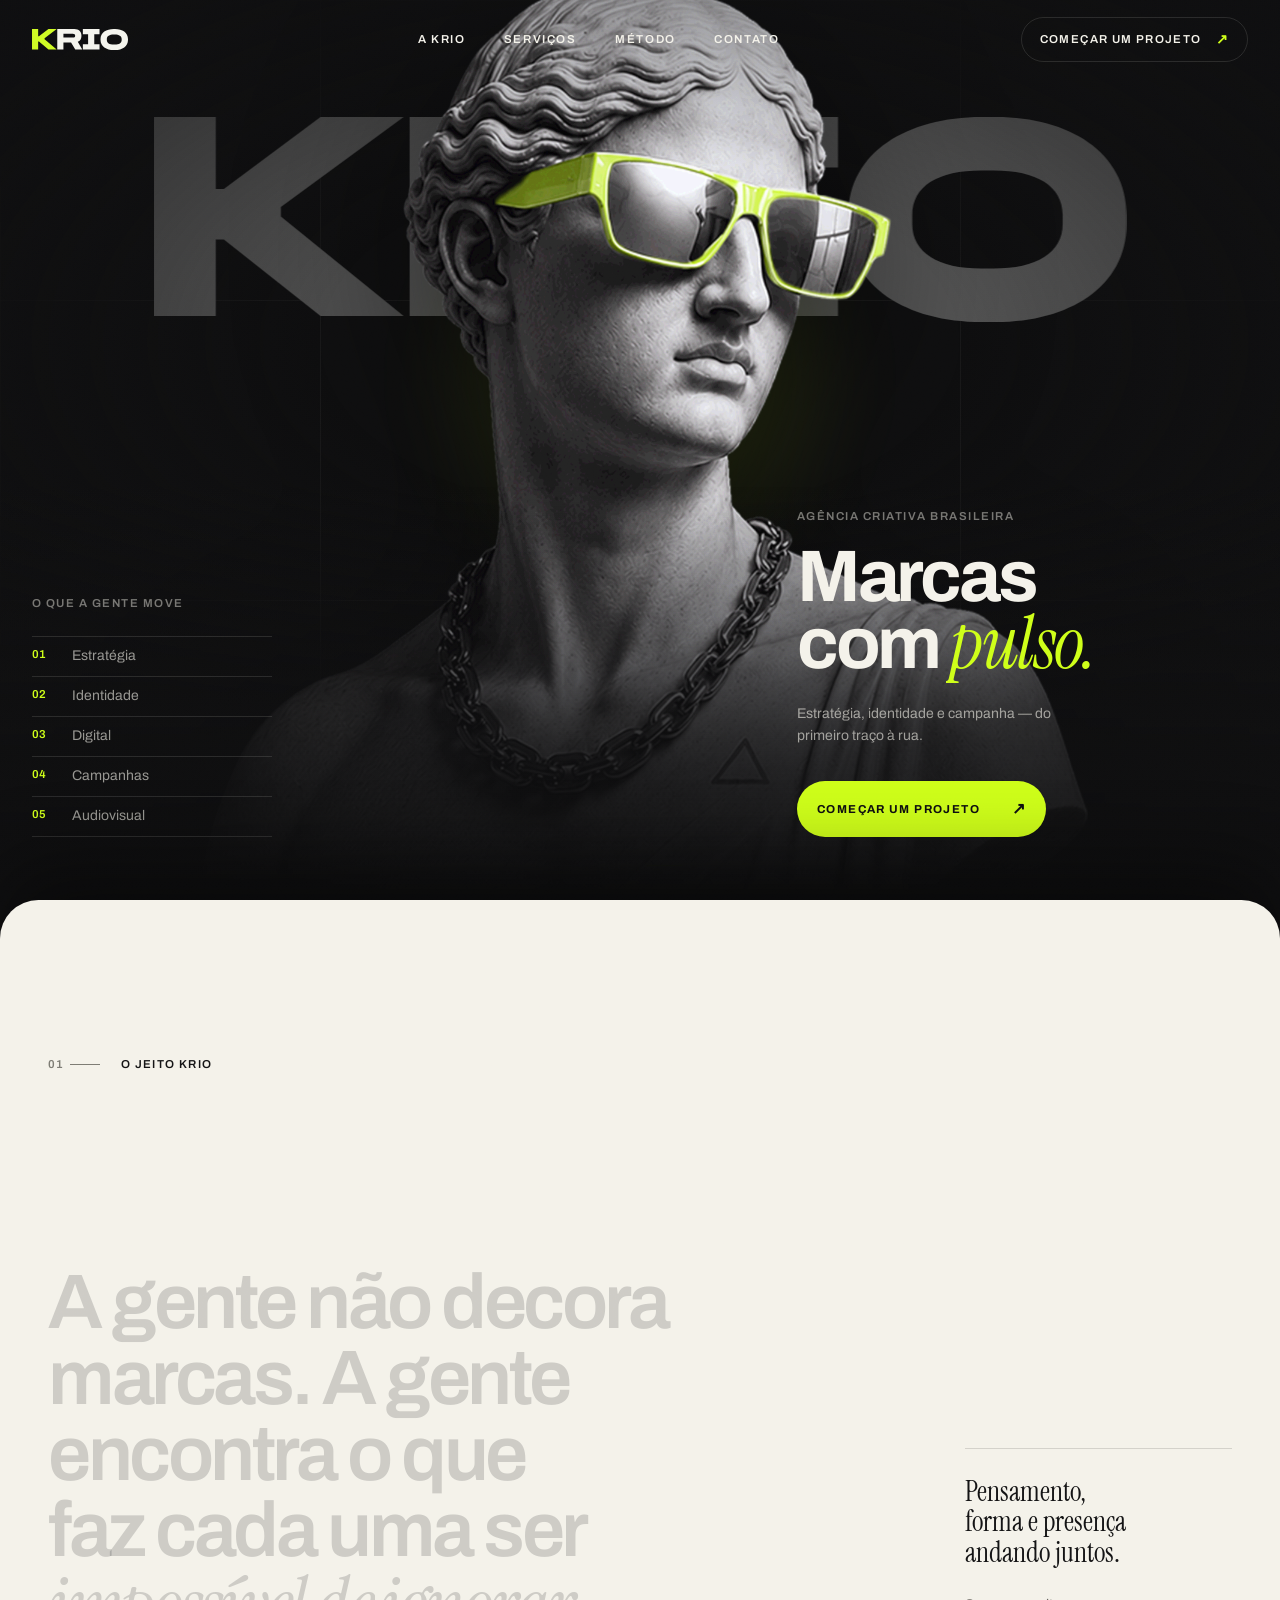
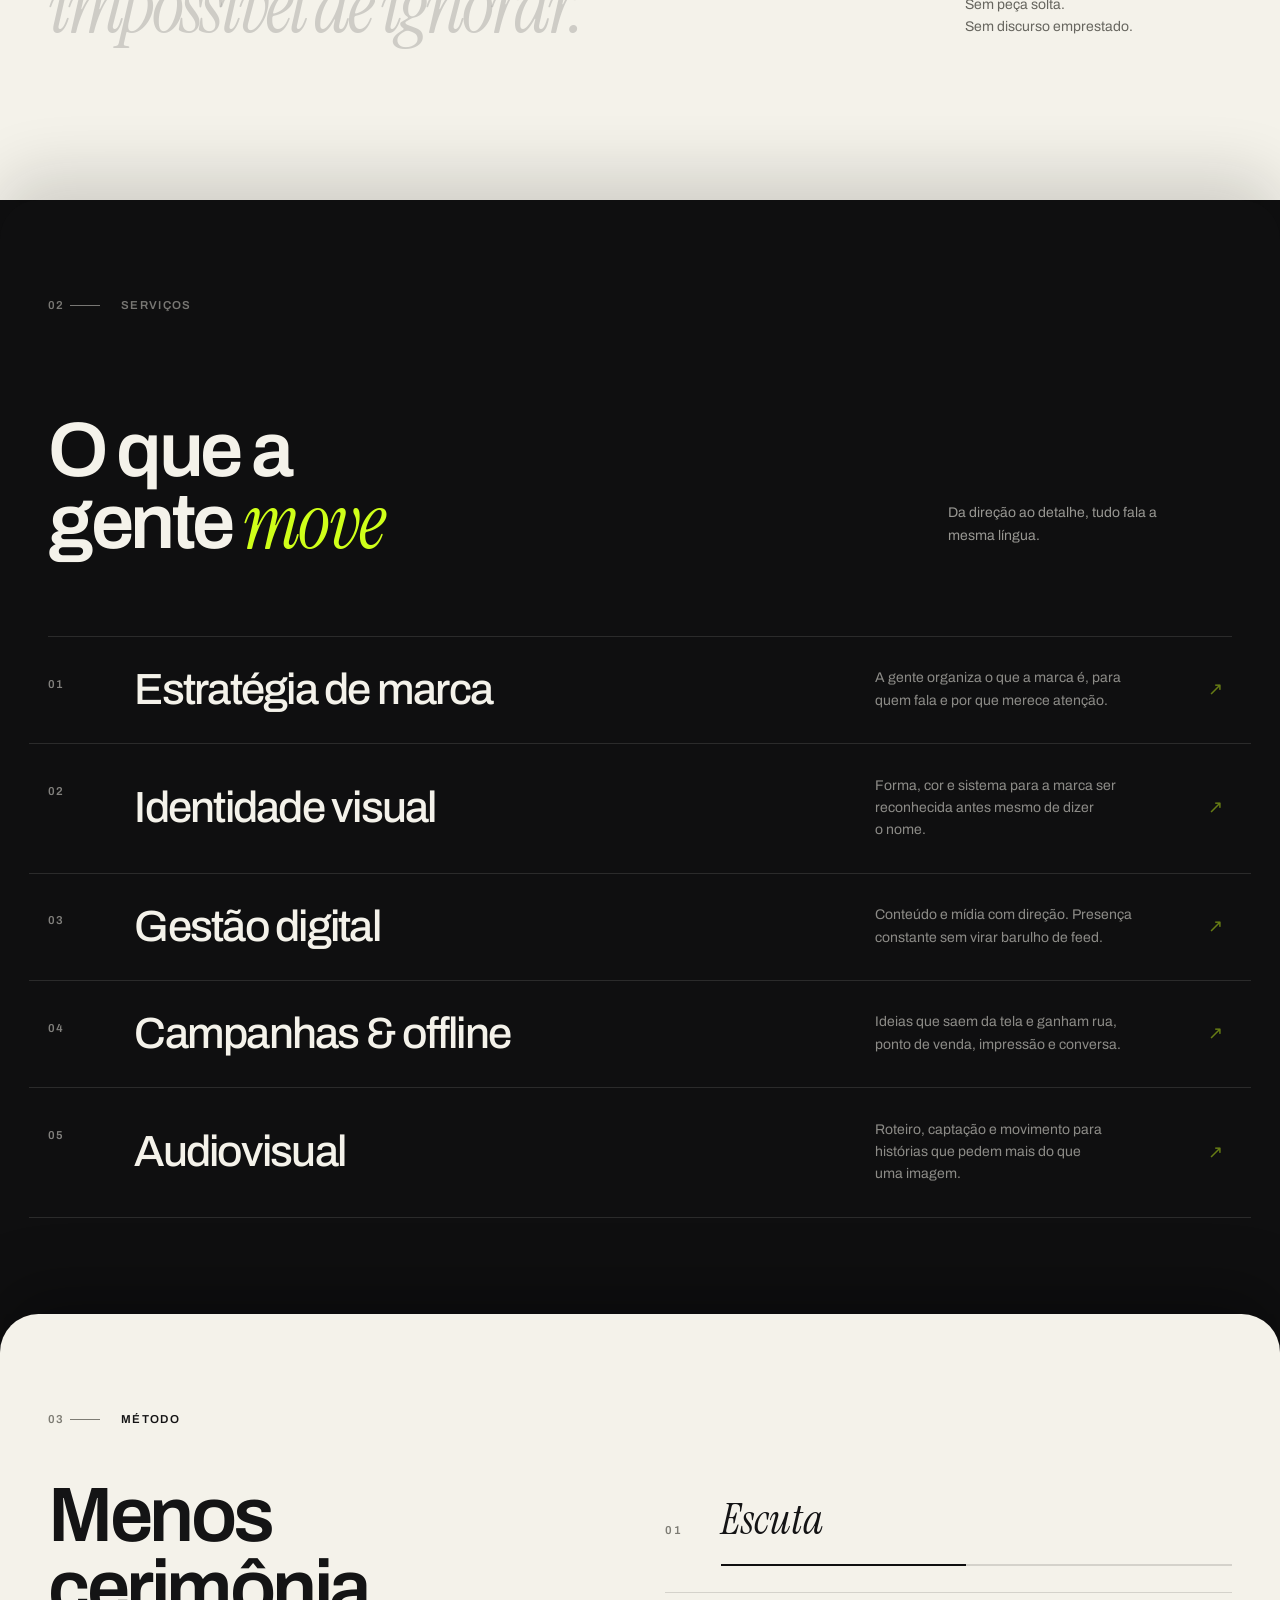
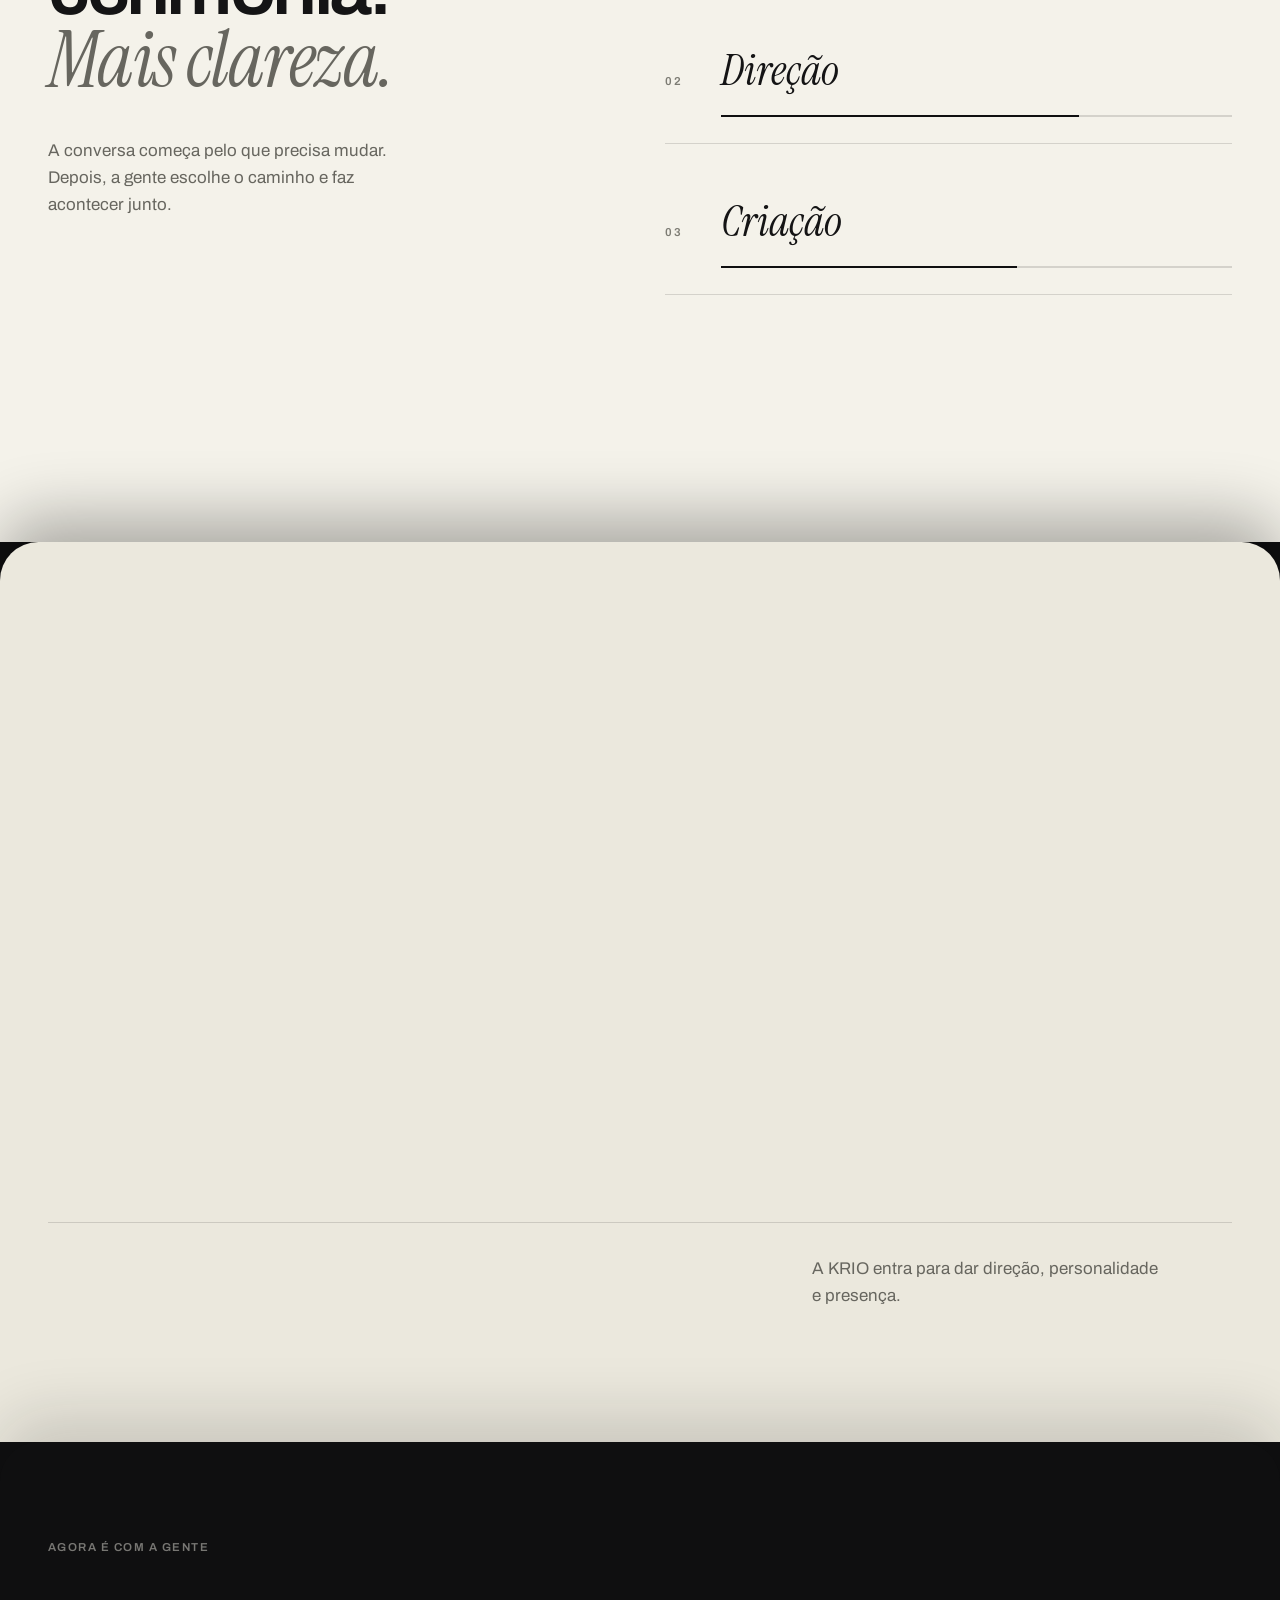
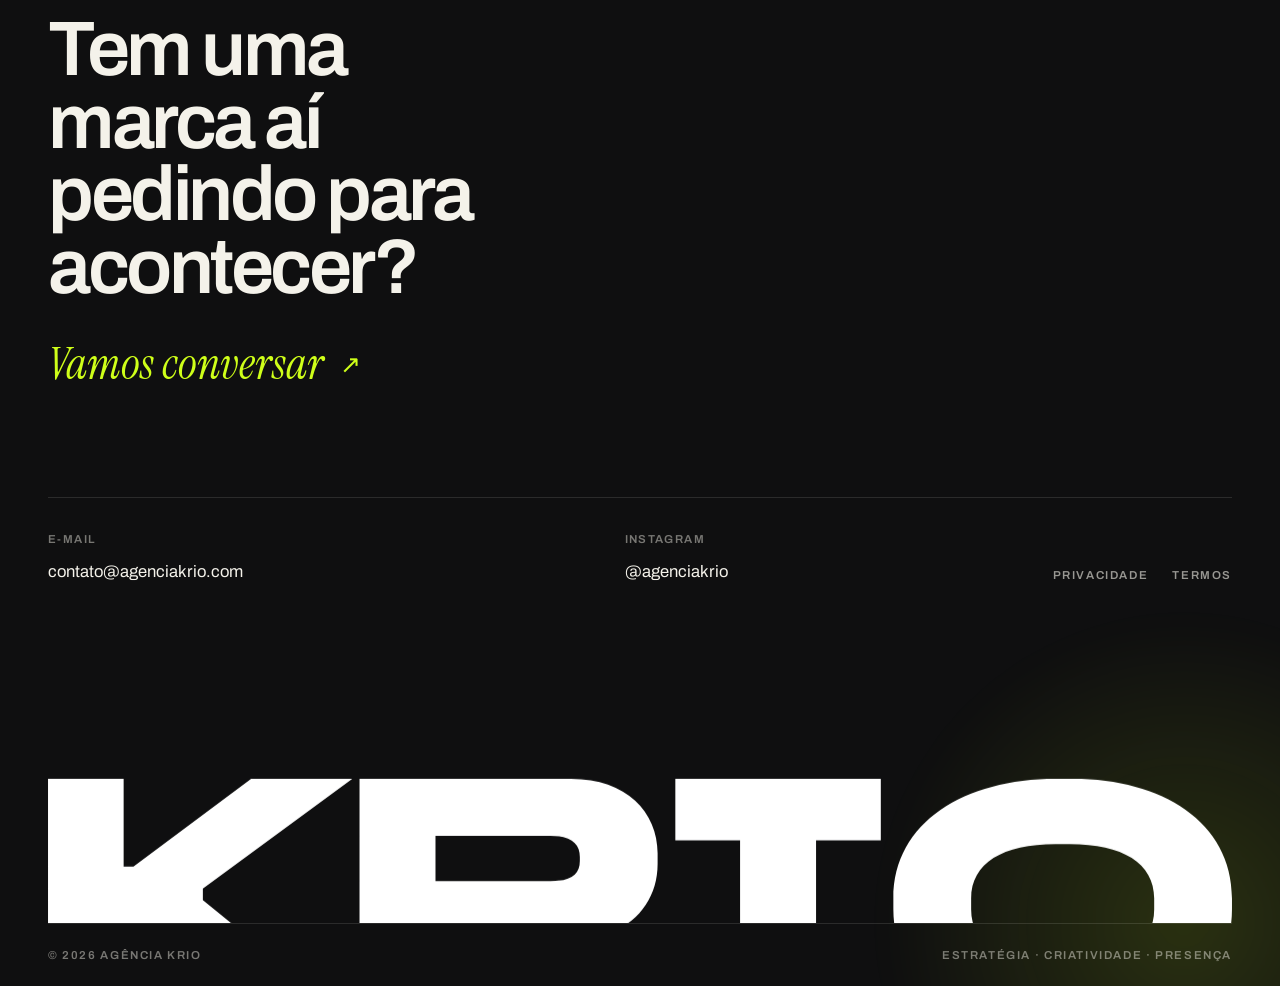
==== index.html @ 39ee23a9 "Rebuild site as external CSS/JS with scroll-driven motion layer Replace the 3.7k-line single-file bu" ====
<!DOCTYPE html>
<html lang="pt-BR">
  <head>
    <meta charset="utf-8" />
    <meta name="viewport" content="width=device-width, initial-scale=1" />
    <title>Agência KRIO — Marcas com pulso</title>
    <meta
      name="description"
      content="Estratégia, identidade, gestão digital, campanhas e audiovisual. A KRIO cria marcas com personalidade para ocupar a tela, a rua e a memória."
    />
    <link rel="canonical" href="https://agencia-krio.pages.dev/" />
    <meta name="theme-color" content="#111112" />
    <meta property="og:type" content="website" />
    <meta property="og:locale" content="pt_BR" />
    <meta property="og:title" content="Agência KRIO — Marcas com pulso" />
    <meta property="og:description" content="Estratégia, identidade e campanha — do primeiro traço à rua." />
    <meta property="og:url" content="https://agencia-krio.pages.dev/" />
    <meta property="og:image" content="https://agencia-krio.pages.dev/assets%202/estatua.png" />
    <meta name="twitter:card" content="summary_large_image" />
    <meta name="twitter:title" content="Agência KRIO — Marcas com pulso" />
    <meta name="twitter:description" content="Estratégia, identidade e campanha — do primeiro traço à rua." />
    <meta name="twitter:image" content="https://agencia-krio.pages.dev/assets%202/estatua.png" />
    <script type="application/ld+json">
      {
        "@context": "https://schema.org",
        "@type": "ProfessionalService",
        "name": "Agência KRIO",
        "description": "Agência criativa de estratégia, identidade, gestão digital, campanhas e audiovisual.",
        "url": "https://agencia-krio.pages.dev/",
        "logo": "https://agencia-krio.pages.dev/assets/krio-logo.svg",
        "email": "contato@agenciakrio.com",
        "sameAs": ["https://www.instagram.com/agenciakrio"],
        "knowsAbout": ["Estratégia de marca", "Identidade visual", "Gestão digital", "Campanhas", "Mídia offline", "Audiovisual"]
      }
    </script>
    <link rel="icon" href="/favicon.svg" type="image/svg+xml" />
    <link rel="icon" href="/favicon.ico" sizes="any" />
    <link rel="apple-touch-icon" href="/apple-touch-icon.png" />
    <link rel="preload" as="image" href="assets%202/estatua.png" fetchpriority="high" />
    <link rel="preconnect" href="https://fonts.googleapis.com" />
    <link rel="preconnect" href="https://fonts.gstatic.com" crossorigin />
    <link
      href="https://fonts.googleapis.com/css2?family=Archivo:wght@400;500;600;700;800&family=Instrument+Serif:ital@0;1&display=swap"
      rel="stylesheet"
    />
    <link rel="stylesheet" href="styles.css" />
    <script>document.documentElement.classList.add("js");</script>
  </head>
  <body>
    <a class="skip-link" href="#conteudo">Pular para o conteúdo</a>

    <header class="site-header" data-header>
      <a class="nav-logo" href="#topo" aria-label="KRIO — voltar ao início">
        <img src="assets/krio-logo-negativo.svg" width="785" height="166" alt="KRIO" />
      </a>

      <nav class="desktop-nav" aria-label="Navegação principal">
        <a href="#agencia">A KRIO</a>
        <a href="#servicos">Serviços</a>
        <a href="#metodo">Método</a>
        <a href="#contato">Contato</a>
      </nav>

      <a class="header-cta" href="mailto:contato@agenciakrio.com">
        <span>Começar um projeto</span><span aria-hidden="true">↗</span>
      </a>

      <button class="menu-button" type="button" aria-controls="mobile-menu" aria-expanded="false" aria-label="Abrir menu">
        <span></span><span></span>
      </button>
    </header>

    <aside class="mobile-menu" id="mobile-menu" inert>
      <nav aria-label="Navegação mobile">
        <a href="#agencia"><span>01</span>A KRIO</a>
        <a href="#servicos"><span>02</span>Serviços</a>
        <a href="#metodo"><span>03</span>Método</a>
        <a href="#contato"><span>04</span>Contato</a>
      </nav>
      <div class="mobile-menu__footer">
        <a href="mailto:contato@agenciakrio.com">contato@agenciakrio.com</a>
        <a href="https://www.instagram.com/agenciakrio" target="_blank" rel="noreferrer">@agenciakrio</a>
      </div>
    </aside>

    <main id="conteudo">
      <section class="hero" id="topo" aria-labelledby="hero-title">
        <div class="hero-glow" aria-hidden="true"></div>

        <div class="hero-wordmark" aria-hidden="true">
          <img src="assets/krio-logo-negativo.svg" width="785" height="166" alt="" />
        </div>

        <div class="hero-statue" aria-hidden="true">
          <img src="assets%202/estatua.png" width="1198" height="1898" alt="" fetchpriority="high" />
        </div>

        <div class="hero-services" role="group" aria-label="Frentes de atuação">
          <span>O que a gente move</span>
          <ol>
            <li><b>01</b> Estratégia</li>
            <li><b>02</b> Identidade</li>
            <li><b>03</b> Digital</li>
            <li><b>04</b> Campanhas</li>
            <li><b>05</b> Audiovisual</li>
          </ol>
        </div>

        <div class="hero-copy">
          <p class="kicker">Agência criativa brasileira</p>
          <h1 id="hero-title">Marcas com <em>pulso.</em></h1>
          <p>Estratégia, identidade e campanha — do primeiro traço à rua.</p>
          <a class="button button--lime" href="mailto:contato@agenciakrio.com">
            <span>Começar um projeto</span><span aria-hidden="true">↗</span>
          </a>
        </div>

        <a class="scroll-cue" href="#agencia" aria-label="Ir para a próxima seção"><span>Role</span><i></i></a>
      </section>

      <section class="intro paper-section" id="agencia" aria-labelledby="intro-title">
        <div class="section-shell intro-layout">
          <div class="section-index reveal">
            <span>01</span><span>O jeito KRIO</span>
          </div>

          <h2 class="intro-title reveal" id="intro-title">
            A gente não decora marcas. A gente encontra o que faz cada uma ser <em>impossível de ignorar.</em>
          </h2>

          <div class="intro-aside reveal">
            <p>Pensamento, forma e presença andando juntos.</p>
            <p>Sem peça solta.<br />Sem discurso emprestado.</p>
          </div>

        </div>
      </section>

      <section class="services dark-section" id="servicos" aria-labelledby="services-title">
        <div class="section-shell services-layout">
          <header class="services-head reveal">
            <div class="section-index section-index--light">
              <span>02</span><span>Serviços</span>
            </div>
            <h2 id="services-title">O que a gente <em>move</em></h2>
            <p>Da direção ao detalhe, tudo fala a mesma língua.</p>
          </header>

          <div class="service-list">
            <article class="service-row reveal">
              <span class="service-number">01</span>
              <h3>Estratégia de marca</h3>
              <p>A gente organiza o que a marca é, para quem fala e por que merece atenção.</p>
              <span class="service-arrow" aria-hidden="true">↗</span>
            </article>
            <article class="service-row reveal">
              <span class="service-number">02</span>
              <h3>Identidade visual</h3>
              <p>Forma, cor e sistema para a marca ser reconhecida antes mesmo de dizer o nome.</p>
              <span class="service-arrow" aria-hidden="true">↗</span>
            </article>
            <article class="service-row reveal">
              <span class="service-number">03</span>
              <h3>Gestão digital</h3>
              <p>Conteúdo e mídia com direção. Presença constante sem virar barulho de feed.</p>
              <span class="service-arrow" aria-hidden="true">↗</span>
            </article>
            <article class="service-row reveal">
              <span class="service-number">04</span>
              <h3>Campanhas &amp; offline</h3>
              <p>Ideias que saem da tela e ganham rua, ponto de venda, impressão e conversa.</p>
              <span class="service-arrow" aria-hidden="true">↗</span>
            </article>
            <article class="service-row reveal">
              <span class="service-number">05</span>
              <h3>Audiovisual</h3>
              <p>Roteiro, captação e movimento para histórias que pedem mais do que uma imagem.</p>
              <span class="service-arrow" aria-hidden="true">↗</span>
            </article>
          </div>
        </div>
      </section>

      <section class="method paper-section" id="metodo" aria-labelledby="method-title">
        <div class="section-shell method-layout">
          <div class="method-copy reveal">
            <div class="section-index">
              <span>03</span><span>Método</span>
            </div>
            <h2 id="method-title">Menos cerimônia.<br /><em>Mais clareza.</em></h2>
            <p>A conversa começa pelo que precisa mudar. Depois, a gente escolhe o caminho e faz acontecer junto.</p>
          </div>

          <ol class="method-steps">
            <li class="reveal"><b>01</b><span>Escuta</span><i style="--progress: 48%"></i></li>
            <li class="reveal"><b>02</b><span>Direção</span><i style="--progress: 70%"></i></li>
            <li class="reveal"><b>03</b><span>Criação</span><i style="--progress: 58%"></i></li>
            <li class="reveal"><b>04</b><span>Presença</span><i style="--progress: 84%"></i></li>
          </ol>
        </div>
      </section>

      <section class="manifesto" aria-labelledby="manifesto-title">
        <div class="section-shell manifesto-inner">
          <p class="manifesto-label reveal">Um recado para marcas vivas</p>
          <h2 id="manifesto-title" class="reveal">Se a sua marca parece qualquer uma, <em>ela está pedindo coragem.</em></h2>
          <div class="manifesto-bottom reveal">
            <p>A KRIO entra para dar direção, personalidade e presença.</p>
          </div>
        </div>
      </section>

      <section class="contact dark-section" id="contato" aria-labelledby="contact-title">
        <div class="contact-glow" aria-hidden="true"></div>
        <div class="section-shell contact-inner">
          <p class="contact-label reveal">Agora é com a gente</p>
          <h2 id="contact-title" class="reveal">Tem uma marca aí pedindo para acontecer?</h2>
          <a class="contact-link reveal" href="mailto:contato@agenciakrio.com">Vamos conversar <span aria-hidden="true">↗</span></a>

          <div class="contact-grid reveal">
            <a href="mailto:contato@agenciakrio.com"><small>E-mail</small><span>contato@agenciakrio.com</span></a>
            <a href="https://www.instagram.com/agenciakrio" target="_blank" rel="noreferrer"><small>Instagram</small><span>@agenciakrio</span></a>
            <div class="contact-legal">
              <a href="privacidade.html">Privacidade</a>
              <a href="termos.html">Termos</a>
            </div>
          </div>

          <div class="footer-wordmark" aria-hidden="true">
            <img src="assets/krio-logo-negativo.svg" width="785" height="166" alt="" loading="lazy" />
          </div>
          <footer class="site-footer">
            <span>© <span data-year></span> Agência KRIO</span>
            <span>Estratégia · criatividade · presença</span>
          </footer>
        </div>
      </section>
    </main>

    <script src="main.js"></script>
  </body>
</html>
---- styles.css ----
/* ==========================================================================
   KRIO — tokens
   ========================================================================== */
:root {
  /* surfaces */
  --ink: #0f0f10;
  --ink-raised: #141416;
  --ink-line: rgba(244, 242, 234, 0.12);
  --paper: #f4f2ea;
  --paper-soft: #ebe8dd;
  --paper-line: rgba(17, 17, 18, 0.14);

  /* accent */
  --lime: #cfff19;
  --lime-deep: #a8d400;

  /* text */
  --on-ink: #f4f2ea;
  --on-ink-soft: rgba(244, 242, 234, 0.6);
  --on-ink-faint: rgba(244, 242, 234, 0.46);
  --on-paper: #141415;
  --on-paper-soft: #67665f;
  --on-paper-faint: #7d7c74;

  /* type */
  --display: "Archivo", "Helvetica Neue", Arial, sans-serif;
  --serif: "Instrument Serif", Georgia, serif;
  --body: "Archivo", "Helvetica Neue", Arial, sans-serif;

  --step-label: 0.72rem;
  --step-small: 0.875rem;
  --step-body: clamp(0.95rem, 0.9rem + 0.2vw, 1.0625rem);
  --step-lede: clamp(1rem, 0.92rem + 0.32vw, 1.2rem);
  --step-h3: clamp(1.6rem, 1.05rem + 2.1vw, 2.75rem);
  --step-h2: clamp(2.5rem, 1.15rem + 4.6vw, 5.5rem);
  --step-h1: clamp(2.75rem, 1.2rem + 4.2vw, 5.25rem);

  /* rhythm */
  --shell: min(calc(100% - 6rem), 1344px);
  --header-h: 5rem;
  --section-pad: clamp(5rem, 7.5vw, 9rem);
  --panel-radius: clamp(1.5rem, 3vw, 2.75rem);

  /* motion */
  --ease-out: cubic-bezier(0.16, 1, 0.3, 1);
  --ease-in-out: cubic-bezier(0.76, 0, 0.24, 1);
  --ease-spring: cubic-bezier(0.34, 1.4, 0.64, 1);

  /* depth */
  --z-base: 1;
  --z-panel: 2;
  --z-menu: 70;
  --z-header: 80;
  --z-grain: 90;
  --z-skip: 100;

  /* live values written by main.js */
  --scroll-progress: 0;
  --pointer-x: 0px;
  --pointer-y: 0px;
}

/* ==========================================================================
   Base
   ========================================================================== */
*,
*::before,
*::after {
  box-sizing: border-box;
}

html {
  background: var(--ink);
  scroll-padding-top: var(--header-h);
  -webkit-text-size-adjust: 100%;
}

body {
  margin: 0;
  min-width: 320px;
  overflow-x: clip;
  color: var(--on-paper);
  background: var(--ink);
  font-family: var(--body);
  font-size: var(--step-body);
  font-weight: 400;
  line-height: 1.6;
  font-variant-numeric: tabular-nums;
  -webkit-font-smoothing: antialiased;
  text-rendering: optimizeLegibility;
}

body.menu-open,
body.is-locked {
  overflow: hidden;
}

/* film grain — breaks the digital flatness of the flat fills */
body::after {
  content: "";
  position: fixed;
  inset: -50%;
  z-index: var(--z-grain);
  pointer-events: none;
  opacity: 0.042;
  mix-blend-mode: overlay;
  background-image: url("data:image/svg+xml,%3Csvg xmlns='http://www.w3.org/2000/svg' width='180' height='180'%3E%3Cfilter id='n'%3E%3CfeTurbulence type='fractalNoise' baseFrequency='0.86' numOctaves='3' stitchTiles='stitch'/%3E%3C/filter%3E%3Crect width='100%25' height='100%25' filter='url(%23n)'/%3E%3C/svg%3E");
  will-change: transform;
  animation: grain-drift 7s steps(6) infinite;
}

@keyframes grain-drift {
  0% { transform: translate(0, 0); }
  20% { transform: translate(-2%, 1.5%); }
  40% { transform: translate(1.5%, -2%); }
  60% { transform: translate(-1%, -1%); }
  80% { transform: translate(2%, 1%); }
  100% { transform: translate(0, 0); }
}

a {
  color: inherit;
  text-decoration: none;
}

button,
input,
textarea,
select {
  font: inherit;
  color: inherit;
}

button {
  border: 0;
  background: none;
}

img,
svg {
  display: block;
  max-width: 100%;
  height: auto;
}

h1,
h2,
h3,
p {
  margin-top: 0;
}

h1,
h2,
h3 {
  text-wrap: balance;
}

p {
  text-wrap: pretty;
}

::selection {
  color: var(--ink);
  background: var(--lime);
}

:focus-visible {
  outline: 2px solid var(--lime);
  outline-offset: 5px;
  border-radius: 2px;
}

.skip-link {
  position: fixed;
  top: 1rem;
  left: 1rem;
  z-index: var(--z-skip);
  padding: 0.8rem 1.1rem;
  color: var(--ink);
  background: var(--lime);
  font-size: var(--step-label);
  font-weight: 700;
  letter-spacing: 0.1em;
  text-transform: uppercase;
  transform: translateY(-200%);
  transition: transform 260ms var(--ease-out);
}

.skip-link:focus {
  transform: translateY(0);
}

/* ==========================================================================
   Shared primitives
   ========================================================================== */
.section-shell {
  position: relative;
  width: var(--shell);
  margin-inline: auto;
}

.section-index {
  display: flex;
  align-items: center;
  gap: 0.75rem;
  font-size: var(--step-label);
  font-weight: 600;
  letter-spacing: 0.12em;
  text-transform: uppercase;
}

.section-index span:first-child {
  position: relative;
  padding-right: 2.75rem;
  color: var(--on-paper-faint);
}

/* hairline that draws itself when the index enters the viewport */
.section-index span:first-child::after {
  content: "";
  position: absolute;
  top: 50%;
  right: 0.55rem;
  width: 1.85rem;
  height: 1px;
  background: currentColor;
  transform: scaleX(0);
  transform-origin: left;
  transition: transform 900ms var(--ease-out) 150ms;
}

.is-revealed .section-index span:first-child::after,
.section-index.is-revealed span:first-child::after {
  transform: scaleX(1);
}

.section-index--light,
.section-index--light span:first-child {
  color: var(--on-ink-faint);
}

.kicker,
.hero-services > span,
.contact-label,
.manifesto-label {
  font-size: var(--step-label);
  font-weight: 600;
  letter-spacing: 0.13em;
  text-transform: uppercase;
}

/* Word masks written by main.js — copy is untouched, only wrapped. */
.word {
  display: inline-block;
  overflow: hidden;
  padding: 0.14em 0.06em;
  margin: -0.14em -0.06em;
  vertical-align: top;
}

.word > span {
  display: inline-block;
  will-change: transform;
}

.js [data-split] .word > span {
  transform: translateY(140%);
  transition: transform 1150ms var(--ease-out);
  transition-delay: calc(var(--i, 0) * 38ms + var(--delay, 0ms));
}

.js [data-split].is-revealed .word > span {
  transform: translateY(0);
}

/* Scrub headlines: words light up as the section travels the viewport. */
.js [data-scrub] .word > span {
  color: var(--scrub-dim, rgba(20, 20, 21, 0.17));
  transition: color 520ms var(--ease-out);
}

.js [data-scrub] .word.is-lit > span {
  color: inherit;
}

.js [data-scrub] em .word > span {
  color: var(--scrub-dim-accent, rgba(20, 20, 21, 0.17));
}

.js [data-scrub] em .word.is-lit > span {
  color: inherit;
}

/* Generic reveal */
.js .reveal {
  opacity: 0;
  transform: translateY(1.75rem);
  transition:
    opacity 1000ms var(--ease-out),
    transform 1000ms var(--ease-out);
  transition-delay: var(--delay, 0ms);
}

.js .reveal.is-revealed {
  opacity: 1;
  transform: none;
}

/* ==========================================================================
   Header
   ========================================================================== */
.site-header {
  position: fixed;
  inset: 0 0 auto;
  z-index: var(--z-header);
  display: grid;
  grid-template-columns: 9rem 1fr auto;
  align-items: center;
  min-height: var(--header-h);
  padding-inline: clamp(1rem, 2.5vw, 2.5rem);
  color: var(--on-ink);
  transition:
    min-height 420ms var(--ease-out),
    background-color 420ms ease,
    border-color 420ms ease;
  border-bottom: 1px solid transparent;
}

.site-header.is-scrolled {
  min-height: 4.1rem;
  background: rgba(15, 15, 16, 0.72);
  border-bottom-color: var(--ink-line);
  backdrop-filter: blur(18px) saturate(140%);
  -webkit-backdrop-filter: blur(18px) saturate(140%);
}

/* reading progress, no extra markup */
.site-header::after {
  content: "";
  position: absolute;
  inset: auto 0 -1px 0;
  height: 1px;
  background: var(--lime);
  transform: scaleX(var(--scroll-progress));
  transform-origin: left;
  opacity: 0;
  transition: opacity 400ms ease;
}

.site-header.is-scrolled::after {
  opacity: 1;
}

.nav-logo {
  width: 6rem;
  transition: opacity 300ms var(--ease-out);
}

.nav-logo:hover {
  opacity: 0.68;
}

.desktop-nav {
  display: flex;
  justify-content: center;
  gap: clamp(1.5rem, 3vw, 3.25rem);
  font-size: var(--step-label);
  font-weight: 600;
  letter-spacing: 0.14em;
  text-transform: uppercase;
}

/* roll-over links — the duplicate layer is injected by main.js, aria-hidden */
.desktop-nav a {
  position: relative;
  display: inline-block;
  overflow: hidden;
  padding-block: 0.35rem;
  line-height: 1;
}

.desktop-nav a .roll {
  display: block;
  transition: transform 560ms var(--ease-out);
}

.desktop-nav a .roll--ghost {
  position: absolute;
  inset: 0.35rem 0 auto 0;
  color: var(--lime);
  transform: translateY(200%);
}

.desktop-nav a:hover .roll--base,
.desktop-nav a:focus-visible .roll--base {
  transform: translateY(-200%);
}

.desktop-nav a:hover .roll--ghost,
.desktop-nav a:focus-visible .roll--ghost {
  transform: translateY(0);
}

.header-cta {
  display: inline-flex;
  align-items: center;
  gap: 0.9rem;
  padding: 0.6rem 1.1rem;
  border: 1px solid var(--ink-line);
  border-radius: 99px;
  font-size: var(--step-label);
  font-weight: 600;
  letter-spacing: 0.12em;
  text-transform: uppercase;
  transition:
    color 320ms var(--ease-out),
    background-color 320ms var(--ease-out),
    border-color 320ms var(--ease-out);
}

.header-cta span:last-child {
  color: var(--lime);
  font-size: 0.9rem;
  transition:
    transform 420ms var(--ease-spring),
    color 320ms ease;
}

.header-cta:hover {
  color: var(--ink);
  background: var(--lime);
  border-color: var(--lime);
}

.header-cta:hover span:last-child {
  color: var(--ink);
  transform: translate(0.18rem, -0.18rem);
}

.menu-button {
  display: none;
  width: 2.75rem;
  height: 2.75rem;
  padding: 0;
  cursor: pointer;
}

.menu-button span {
  display: block;
  width: 1.65rem;
  height: 1.5px;
  margin: 0.42rem auto;
  background: currentColor;
  transition: transform 460ms var(--ease-in-out);
}

.menu-open .menu-button span:first-child {
  transform: translateY(0.2rem) rotate(45deg);
}

.menu-open .menu-button span:last-child {
  transform: translateY(-0.22rem) rotate(-45deg);
}

/* ==========================================================================
   Mobile menu
   ========================================================================== */
.mobile-menu {
  position: fixed;
  inset: 0;
  z-index: var(--z-menu);
  display: grid;
  grid-template-rows: 1fr auto;
  padding: 7rem 1.5rem 2.25rem;
  color: var(--on-ink);
  background: var(--ink);
  clip-path: inset(0 0 100% 0);
  visibility: hidden;
  transition:
    clip-path 780ms var(--ease-in-out),
    visibility 0s linear 780ms;
}

.menu-open .mobile-menu {
  clip-path: inset(0 0 0 0);
  visibility: visible;
  transition:
    clip-path 780ms var(--ease-in-out),
    visibility 0s;
}

.mobile-menu nav {
  align-self: center;
}

.mobile-menu nav a {
  display: grid;
  grid-template-columns: 2.25rem 1fr;
  align-items: baseline;
  padding-block: 0.6rem;
  font-size: clamp(2.8rem, 13vw, 5rem);
  font-weight: 600;
  letter-spacing: -0.055em;
  line-height: 1;
  opacity: 0;
  transform: translateY(1.5rem);
  transition:
    opacity 620ms var(--ease-out),
    transform 620ms var(--ease-out),
    color 260ms ease;
}

.menu-open .mobile-menu nav a {
  opacity: 1;
  transform: none;
}

.mobile-menu nav a:nth-child(1) { transition-delay: 240ms; }
.mobile-menu nav a:nth-child(2) { transition-delay: 300ms; }
.mobile-menu nav a:nth-child(3) { transition-delay: 360ms; }
.mobile-menu nav a:nth-child(4) { transition-delay: 420ms; }

.mobile-menu nav a:active {
  color: var(--lime);
}

.mobile-menu nav a span {
  color: var(--lime);
  font-size: 0.6rem;
  font-weight: 600;
  letter-spacing: 0.1em;
}

.mobile-menu__footer {
  display: flex;
  flex-wrap: wrap;
  gap: 0.75rem 1.5rem;
  padding-top: 1.75rem;
  border-top: 1px solid var(--ink-line);
  color: var(--on-ink-soft);
  font-size: var(--step-small);
  opacity: 0;
  transition: opacity 620ms var(--ease-out) 480ms;
}

.menu-open .mobile-menu__footer {
  opacity: 1;
}

/* ==========================================================================
   Hero — pinned, the panels below slide over it
   ========================================================================== */
.hero,
.dark-section {
  color: var(--on-ink);
  background: var(--ink);
}

.hero {
  --hero-progress: 0;
  position: sticky;
  top: 0;
  z-index: var(--z-base);
  min-height: max(46rem, 100svh);
  overflow: hidden;
  isolation: isolate;
  transform: scale(calc(1 - var(--hero-progress) * 0.055));
  transform-origin: 50% 32%;
  filter: brightness(calc(1 - var(--hero-progress) * 0.42));
  will-change: transform, filter;
}

/* structural hairlines — quiet architecture behind the statue */
.hero::before {
  content: "";
  position: absolute;
  inset: 0;
  z-index: -4;
  pointer-events: none;
  background:
    linear-gradient(to right, var(--ink-line) 1px, transparent 1px) 0 0 / 25% 100%,
    linear-gradient(to bottom, var(--ink-line) 1px, transparent 1px) 0 0 / 100% 33.33%;
  opacity: 0.5;
  mask-image: radial-gradient(ellipse 80% 70% at 50% 45%, #000 20%, transparent 78%);
}

.hero::after {
  content: "";
  position: absolute;
  inset: 0;
  z-index: 0;
  pointer-events: none;
  background:
    linear-gradient(to top, var(--ink) 1%, rgba(15, 15, 16, 0.72) 18%, transparent 46%),
    radial-gradient(ellipse 62% 48% at 50% 38%, transparent 40%, rgba(15, 15, 16, 0.55) 100%);
}

.hero-glow {
  position: absolute;
  top: 42%;
  left: 50%;
  z-index: -2;
  width: min(38vw, 34rem);
  aspect-ratio: 1;
  border-radius: 50%;
  background: radial-gradient(circle, rgba(207, 255, 25, 0.22), transparent 66%);
  filter: blur(30px);
  transform: translate(calc(-50% + var(--pointer-x) * -0.25), calc(-50% + var(--pointer-y) * -0.25));
  animation: glow-breathe 9s var(--ease-in-out) infinite;
}

@keyframes glow-breathe {
  0%, 100% { opacity: 0.78; }
  50% { opacity: 1; }
}

.hero-wordmark {
  position: absolute;
  top: 13%;
  left: 50%;
  z-index: -3;
  width: min(76vw, 77rem);
  transform: translate3d(-50%, var(--wordmark-y, 0px), 0);
  will-change: transform;
}

.hero-wordmark img {
  width: 100%;
  filter: saturate(0) brightness(0.34);
  clip-path: inset(0 0 100% 0);
  transition: clip-path 1500ms var(--ease-out) 220ms;
}

.is-ready .hero-wordmark img {
  clip-path: inset(0 0 0 0);
}

.hero-statue {
  position: absolute;
  top: -2vh;
  left: 50%;
  z-index: -1;
  width: min(70vw, 63rem);
  min-width: 36rem;
  transform: translate3d(
      calc(-50% + var(--pointer-x) * 0.4),
      calc(var(--pointer-y) * 0.3 + var(--statue-y, 0px)),
      0
    )
    scale(var(--statue-scale, 1));
  will-change: transform;
}

.hero-statue img {
  width: 100%;
  filter: drop-shadow(0 2.5rem 5rem rgba(0, 0, 0, 0.5));
  opacity: 0;
  transform: scale(1.07);
  transition:
    opacity 1500ms var(--ease-out),
    transform 1900ms var(--ease-out);
}

.is-ready .hero-statue img {
  opacity: 1;
  transform: scale(1);
}

.hero-services {
  position: absolute;
  z-index: 1;
  bottom: clamp(3rem, 7vh, 6rem);
  left: clamp(1rem, 2.5vw, 2.5rem);
  width: min(15rem, 22vw);
}

.hero-services > span {
  display: block;
  margin-bottom: 1.5rem;
  color: var(--on-ink-faint);
}

.hero-services ol {
  margin: 0;
  padding: 0;
  list-style: none;
  border-top: 1px solid var(--ink-line);
}

.hero-services li {
  display: grid;
  grid-template-columns: 2.5rem 1fr;
  padding-block: 0.52rem;
  border-bottom: 1px solid var(--ink-line);
  font-size: var(--step-small);
  color: var(--on-ink-soft);
  opacity: 0;
  transform: translateY(0.7rem);
  transition:
    opacity 760ms var(--ease-out),
    transform 760ms var(--ease-out),
    color 300ms ease;
  transition-delay: calc(760ms + var(--i, 0) * 80ms);
}

.is-ready .hero-services li {
  opacity: 1;
  transform: none;
}

.hero-services li:hover {
  color: var(--on-ink);
}

.hero-services b {
  color: var(--lime);
  font-weight: 600;
  font-size: var(--step-label);
}

.hero-copy {
  position: absolute;
  z-index: 1;
  right: clamp(1rem, 4vw, 4.5rem);
  bottom: clamp(3rem, 7vh, 6rem);
  width: min(27rem, 34vw);
  transform: translateY(var(--copy-y, 0px));
  opacity: var(--copy-opacity, 1);
  will-change: transform;
}

.kicker {
  display: block;
  margin-bottom: 1.1rem;
  color: var(--on-ink-faint);
  opacity: 0;
  transform: translateY(0.75rem);
  transition:
    opacity 900ms var(--ease-out) 300ms,
    transform 900ms var(--ease-out) 300ms;
}

.is-ready .kicker {
  opacity: 1;
  transform: none;
}

.hero-copy h1 {
  max-width: 9ch;
  margin-bottom: 1.6rem;
  font-size: var(--step-h1);
  font-weight: 700;
  letter-spacing: -0.045em;
  line-height: 0.92;
}

.hero-copy h1 em,
.services-head h2 em,
.method-copy h2 em,
.manifesto h2 em,
.contact h2 em {
  color: var(--lime);
  font-family: var(--serif);
  font-weight: 400;
  font-style: italic;
  letter-spacing: -0.02em;
}

.hero-copy > p:not(.kicker) {
  max-width: 34ch;
  margin-bottom: 2.1rem;
  color: var(--on-ink-soft);
  font-size: var(--step-small);
  opacity: 0;
  transform: translateY(0.75rem);
  transition:
    opacity 900ms var(--ease-out) 620ms,
    transform 900ms var(--ease-out) 620ms;
}

.is-ready .hero-copy > p:not(.kicker) {
  opacity: 1;
  transform: none;
}

/* ==========================================================================
   Buttons
   ========================================================================== */
.button {
  position: relative;
  display: inline-flex;
  align-items: center;
  justify-content: space-between;
  gap: 2rem;
  min-width: 13rem;
  min-height: 3.5rem;
  padding-inline: 1.25rem;
  overflow: hidden;
  border-radius: 99px;
  font-size: var(--step-label);
  font-weight: 700;
  letter-spacing: 0.12em;
  text-transform: uppercase;
  transform: translate3d(var(--magnet-x, 0px), var(--magnet-y, 0px), 0);
  transition: transform 520ms var(--ease-out);
}

.button > span {
  position: relative;
  z-index: 1;
  transition: color 380ms var(--ease-out);
}

.button > span:last-child {
  font-size: 1rem;
  transition:
    transform 520ms var(--ease-spring),
    color 380ms var(--ease-out);
}

/* fill sweeps up from the bottom edge */
.button::before {
  content: "";
  position: absolute;
  inset: 0;
  z-index: 0;
  border-radius: inherit;
  background: var(--paper);
  transform: translateY(101%);
  transition: transform 620ms var(--ease-out);
}

.button--lime {
  color: var(--ink);
  background: var(--lime);
}

.button:hover::before,
.button:focus-visible::before {
  transform: translateY(0);
}

.button:hover > span:last-child {
  transform: translate(0.25rem, -0.25rem);
}

.button:active {
  transform: translate3d(var(--magnet-x, 0px), var(--magnet-y, 0px), 0) scale(0.975);
}

.is-ready .hero-copy .button {
  animation: button-in 900ms var(--ease-out) 820ms backwards;
}

@keyframes button-in {
  from {
    opacity: 0;
    transform: translateY(0.9rem);
  }
}

.scroll-cue {
  position: absolute;
  bottom: 1.6rem;
  left: 50%;
  display: flex;
  align-items: center;
  gap: 0.7rem;
  color: var(--on-ink-faint);
  font-size: var(--step-label);
  font-weight: 600;
  letter-spacing: 0.12em;
  text-transform: uppercase;
  transform: translateX(-50%);
  opacity: calc(1 - var(--hero-progress) * 2.4);
  transition: color 300ms ease;
}

.scroll-cue:hover {
  color: var(--on-ink);
}

.scroll-cue i {
  position: relative;
  display: block;
  width: 2.25rem;
  height: 1px;
  overflow: hidden;
  background: var(--ink-line);
}

.scroll-cue i::after {
  content: "";
  position: absolute;
  inset: 0;
  background: var(--lime);
  transform-origin: left;
  animation: cue-sweep 2.4s var(--ease-in-out) infinite;
}

@keyframes cue-sweep {
  0% { transform: scaleX(0); transform-origin: left; }
  45% { transform: scaleX(1); transform-origin: left; }
  55% { transform: scaleX(1); transform-origin: right; }
  100% { transform: scaleX(0); transform-origin: right; }
}

/* ==========================================================================
   Panels — every section after the hero rides over it
   ========================================================================== */
.paper-section,
.dark-section,
.manifesto {
  position: relative;
  z-index: var(--z-panel);
}

.paper-section {
  color: var(--on-paper);
  background: var(--paper);
}

.intro,
.services,
.method,
.manifesto,
.contact {
  border-radius: var(--panel-radius) var(--panel-radius) 0 0;
}

.intro {
  box-shadow: 0 -2rem 5rem rgba(0, 0, 0, 0.45);
}

.services,
.contact {
  box-shadow: 0 -1.5rem 4rem rgba(20, 20, 21, 0.16);
}

.method,
.manifesto {
  box-shadow: 0 -1.5rem 4rem rgba(0, 0, 0, 0.3);
}

/* ==========================================================================
   Intro
   ========================================================================== */
.intro-layout {
  display: grid;
  grid-template-columns: minmax(0, 3fr) minmax(14rem, 1fr);
  gap: clamp(4rem, 9vw, 10rem);
  align-content: center;
  min-height: 100svh;
  padding-block: var(--section-pad);
}

.intro-layout .section-index {
  grid-column: 1 / -1;
}

.intro-title {
  max-width: 16ch;
  margin: clamp(3rem, 6vw, 6rem) 0 0;
  font-size: var(--step-h2);
  font-weight: 600;
  letter-spacing: -0.045em;
  line-height: 0.98;
}

.intro-title em {
  color: var(--on-paper-soft);
  font-family: var(--serif);
  font-weight: 400;
  font-style: italic;
}

.intro-aside {
  align-self: end;
  margin-bottom: 0.4rem;
  padding-top: 1.75rem;
  border-top: 1px solid var(--paper-line);
}

.intro-aside p:first-child {
  max-width: 17ch;
  margin-bottom: 1.6rem;
  font-family: var(--serif);
  font-size: clamp(1.3rem, 0.8rem + 1.2vw, 1.8rem);
  line-height: 1.08;
}

.intro-aside p:last-child {
  margin: 0;
  color: var(--on-paper-soft);
  font-size: var(--step-small);
}

/* ==========================================================================
   Services
   ========================================================================== */
.services {
  padding-block: var(--section-pad);
}

.services-head {
  display: grid;
  grid-template-columns: minmax(0, 1.5fr) minmax(14rem, 0.5fr);
  gap: 3rem;
  align-items: end;
}

.services-head .section-index {
  grid-column: 1 / -1;
}

.services-head h2 {
  max-width: 10ch;
  margin: clamp(2.5rem, 4vw, 4rem) 0 0;
  font-size: var(--step-h2);
  font-weight: 600;
  letter-spacing: -0.045em;
  line-height: 0.94;
}

.services-head p {
  max-width: 28ch;
  margin: 0 0 0.75rem;
  color: var(--on-ink-soft);
  font-size: var(--step-small);
}

.service-list {
  margin-top: clamp(3.5rem, 6vw, 6rem);
  border-top: 1px solid var(--ink-line);
}

.service-row {
  position: relative;
  display: grid;
  grid-template-columns: 3rem minmax(0, 1fr) minmax(15rem, 0.42fr) 1.5rem;
  gap: clamp(1.25rem, 3vw, 3rem);
  align-items: center;
  padding: clamp(1.6rem, 2.4vw, 2.4rem) clamp(0.75rem, 1.5vw, 1.5rem);
  margin-inline: clamp(-1.5rem, -1.5vw, -0.75rem);
  border-bottom: 1px solid var(--ink-line);
  isolation: isolate;
  transition: color 420ms var(--ease-out);
}

/* cursor spotlight */
.service-row::before {
  content: "";
  position: absolute;
  inset: 0;
  z-index: -2;
  background: radial-gradient(
    28rem circle at var(--mx, 50%) var(--my, 50%),
    rgba(207, 255, 25, 0.1),
    transparent 62%
  );
  opacity: 0;
  transition: opacity 480ms var(--ease-out);
}

/* fill wipe */
.service-row::after {
  content: "";
  position: absolute;
  inset: 0;
  z-index: -1;
  background: var(--ink-raised);
  transform: scaleY(0);
  transform-origin: bottom;
  transition: transform 620ms var(--ease-out);
}

.service-row:hover::before,
.service-row:focus-within::before {
  opacity: 1;
}

.service-row:hover::after,
.service-row:focus-within::after {
  transform: scaleY(1);
  transform-origin: top;
}

.service-number {
  align-self: start;
  padding-top: 0.45rem;
  color: rgba(244, 242, 234, 0.5);
  font-size: var(--step-label);
  font-weight: 600;
  letter-spacing: 0.12em;
  transition: color 420ms var(--ease-out);
}

.service-row:hover .service-number {
  color: var(--lime);
}

.service-row h3 {
  margin: 0;
  font-size: var(--step-h3);
  font-weight: 500;
  letter-spacing: -0.04em;
  line-height: 1;
  transition: transform 620ms var(--ease-out);
}

.service-row p {
  max-width: 34ch;
  margin: 0;
  color: rgba(244, 242, 234, 0.55);
  font-size: var(--step-small);
  transition: color 420ms var(--ease-out);
}

.service-row:hover p {
  color: rgba(244, 242, 234, 0.78);
}

.service-arrow {
  color: var(--lime);
  font-size: 1.15rem;
  opacity: 0.45;
  transition:
    transform 620ms var(--ease-spring),
    opacity 420ms var(--ease-out);
}

.service-row:hover h3 {
  transform: translateX(0.75rem);
}

.service-row:hover .service-arrow {
  opacity: 1;
  transform: translate(0.35rem, -0.35rem);
}

/* ==========================================================================
   Method
   ========================================================================== */
.method {
  padding-block: var(--section-pad);
}

.method-layout {
  display: grid;
  grid-template-columns: minmax(0, 0.9fr) minmax(22rem, 1.1fr);
  gap: clamp(5rem, 12vw, 13rem);
  align-items: start;
}

.method-copy {
  position: sticky;
  top: calc(var(--header-h) + 3rem);
}

.method-copy h2 {
  max-width: 9ch;
  margin: clamp(2.5rem, 4vw, 4rem) 0 2.5rem;
  font-size: var(--step-h2);
  font-weight: 600;
  letter-spacing: -0.045em;
  line-height: 0.94;
}

.method-copy h2 em {
  color: var(--on-paper-soft);
}

.method-copy > p {
  max-width: 38ch;
  margin: 0;
  color: var(--on-paper-soft);
}

.method-steps {
  display: grid;
  gap: clamp(2.5rem, 4.5vw, 4rem);
  margin: 0;
  padding: clamp(4rem, 7vw, 7rem) 0 0;
  list-style: none;
  counter-reset: step;
}

.method-steps li {
  display: grid;
  grid-template-columns: 2.5rem 1fr;
  gap: 0.5rem 1rem;
  align-items: baseline;
  padding-bottom: 1.6rem;
  border-bottom: 1px solid var(--paper-line);
}

.method-steps b {
  color: var(--on-paper-faint);
  font-size: var(--step-label);
  font-weight: 600;
  letter-spacing: 0.12em;
}

.method-steps span {
  font-family: var(--serif);
  font-size: clamp(1.8rem, 0.9rem + 2.2vw, 2.8rem);
  font-style: italic;
  line-height: 1;
}

/* the progress hairline that used to be hidden */
.method-steps i {
  display: block;
  grid-column: 2 / -1;
  width: 100%;
  height: 2px;
  margin-top: 0.9rem;
  background: var(--paper-line);
  overflow: hidden;
}

.method-steps i::after {
  content: "";
  display: block;
  width: var(--progress, 50%);
  height: 100%;
  background: var(--ink);
  transform: scaleX(0);
  transform-origin: left;
  transition: transform 1500ms var(--ease-out) 260ms;
}

.method-steps li.is-revealed i::after {
  transform: scaleX(1);
}

/* ==========================================================================
   Manifesto
   ========================================================================== */
.manifesto {
  color: var(--on-paper);
  background: var(--paper-soft);
}

.manifesto-inner {
  display: flex;
  min-height: 100svh;
  flex-direction: column;
  justify-content: center;
  padding-block: var(--section-pad);
}

.manifesto-label {
  margin-bottom: clamp(3rem, 6vw, 6rem);
  color: var(--on-paper-soft);
}

.manifesto h2 {
  max-width: 13ch;
  margin-bottom: 5rem;
  font-size: var(--step-h2);
  font-weight: 600;
  letter-spacing: -0.045em;
  line-height: 0.96;
}

.manifesto h2 em {
  display: block;
  color: var(--on-paper-soft);
  font-family: var(--serif);
  font-weight: 400;
  font-style: italic;
}

.manifesto-bottom {
  padding-top: 2rem;
  border-top: 1px solid var(--paper-line);
}

.manifesto-bottom p {
  max-width: 42ch;
  margin: 0 0 0 auto;
  color: var(--on-paper-soft);
}

/* ==========================================================================
   Contact
   ========================================================================== */
.contact {
  position: relative;
  min-height: 100svh;
  overflow: hidden;
}

.contact-glow {
  position: absolute;
  right: -14rem;
  bottom: -16rem;
  width: 40rem;
  aspect-ratio: 1;
  border-radius: 50%;
  background: radial-gradient(circle, rgba(207, 255, 25, 0.14), transparent 68%);
  filter: blur(14px);
  animation: glow-breathe 11s var(--ease-in-out) infinite;
}

.contact-inner {
  display: flex;
  min-height: 100svh;
  flex-direction: column;
  padding-top: var(--section-pad);
}

.contact-label {
  color: var(--on-ink-faint);
}

.contact h2 {
  max-width: 11ch;
  margin: clamp(2rem, 3.5vw, 3rem) 0 2.25rem;
  font-size: var(--step-h2);
  font-weight: 600;
  letter-spacing: -0.045em;
  line-height: 0.94;
}

.contact-link {
  position: relative;
  display: inline-flex;
  width: fit-content;
  align-items: center;
  gap: 1rem;
  padding-bottom: 0.3rem;
  color: var(--lime);
  font-family: var(--serif);
  font-size: clamp(1.9rem, 1rem + 2.3vw, 3rem);
  font-style: italic;
  line-height: 1.1;
}

.contact-link::after {
  content: "";
  position: absolute;
  inset: auto 0 0 0;
  height: 1px;
  background: currentColor;
  transform: scaleX(0);
  transform-origin: right;
  transition: transform 700ms var(--ease-out);
}

.contact-link:hover::after {
  transform: scaleX(1);
  transform-origin: left;
}

.contact-link span {
  font-family: var(--body);
  font-size: 0.55em;
  font-style: normal;
  transition: transform 520ms var(--ease-spring);
}

.contact-link:hover span {
  transform: translate(0.3rem, -0.3rem);
}

.contact-grid {
  display: grid;
  grid-template-columns: 1.1fr 0.8fr auto;
  gap: 2rem;
  align-items: end;
  margin-top: clamp(4.5rem, 8vw, 8rem);
  padding-top: 2rem;
  border-top: 1px solid var(--ink-line);
}

.contact-grid > a {
  display: flex;
  flex-direction: column;
  gap: 0.6rem;
  transition: color 320ms var(--ease-out);
}

.contact-grid small {
  color: var(--on-ink-faint);
  font-size: var(--step-label);
  font-weight: 600;
  letter-spacing: 0.12em;
  text-transform: uppercase;
}

.contact-grid > a span {
  font-size: clamp(0.9rem, 1.3vw, 1.1rem);
}

.contact-legal {
  display: flex;
  gap: 1.5rem;
  color: var(--on-ink-soft);
  font-size: var(--step-label);
  font-weight: 600;
  letter-spacing: 0.14em;
  text-transform: uppercase;
}

.contact-grid a:hover {
  color: var(--lime);
}

.footer-wordmark {
  display: flex;
  flex: 1;
  align-items: flex-end;
  padding-top: clamp(4rem, 7vw, 7rem);
  overflow: hidden;
}

.footer-wordmark img {
  width: 100%;
  filter: saturate(0) brightness(3.2);
  transform: translateY(calc(42% - var(--footer-reveal, 0) * 29%));
  will-change: transform;
}

.site-footer {
  display: flex;
  justify-content: space-between;
  gap: 1rem;
  padding-block: 1.35rem;
  border-top: 1px solid var(--ink-line);
  color: var(--on-ink-faint);
  font-size: var(--step-label);
  font-weight: 600;
  letter-spacing: 0.14em;
  text-transform: uppercase;
}

/* ==========================================================================
   Responsive
   ========================================================================== */
@media (max-width: 1050px) {
  :root {
    --shell: min(calc(100% - 3rem), 1416px);
  }

  .desktop-nav,
  .header-cta {
    display: none;
  }

  .site-header {
    grid-template-columns: 1fr auto;
  }

  .menu-button {
    display: block;
  }

  .hero-wordmark {
    width: 86vw;
  }

  .hero-statue {
    width: min(46vw, 34rem);
  }

  .hero-copy {
    width: min(24rem, 38vw);
  }

  .intro-layout,
  .services-head {
    gap: 4rem;
  }

  .service-row {
    grid-template-columns: 2.5rem minmax(0, 1fr) minmax(12rem, 0.42fr) 1.5rem;
  }

  .method-copy {
    position: static;
  }
}

@media (max-width: 760px) {
  :root {
    --shell: calc(100% - 2rem);
    --header-h: 4.25rem;
    --section-pad: clamp(5.5rem, 16vw, 8rem);
    --panel-radius: 1.25rem;
  }

  .nav-logo {
    width: 5.2rem;
  }

  .hero {
    position: relative;
    min-height: 50rem;
    transform: none;
    filter: none;
  }

  .hero::before {
    background-size: 50% 100%, 100% 50%;
  }

  .hero-wordmark {
    top: 7rem;
    width: 118vw;
  }

  .hero-glow {
    top: 33%;
    width: 112vw;
  }

  .hero-statue {
    top: -1vh;
    width: min(114vw, 28rem);
    min-width: 0;
  }

  .hero::after {
    background: linear-gradient(to top, var(--ink) 24%, rgba(15, 15, 16, 0.6) 46%, transparent 72%);
  }

  .hero-services,
  .scroll-cue {
    display: none;
  }

  .hero-copy {
    position: absolute;
    right: 0;
    bottom: 0;
    left: 0;
    z-index: 2;
    width: auto;
    padding: 2.25rem 1rem 2.5rem;
    background: linear-gradient(to bottom, transparent, var(--ink) 14%);
  }

  .hero-copy h1 {
    max-width: 8ch;
    margin-bottom: 1rem;
    font-size: clamp(3.2rem, 15vw, 5rem);
  }

  .hero-copy > p:not(.kicker) {
    max-width: 30ch;
    margin-bottom: 1.5rem;
  }

  .intro-layout {
    display: block;
    min-height: 0;
    padding-block: var(--section-pad);
  }

  .intro-title {
    max-width: 13ch;
    margin-top: 3rem;
    font-size: clamp(2.9rem, 12.5vw, 4.4rem);
  }

  .intro-aside {
    max-width: 19rem;
    margin: 4rem 0 0 auto;
  }

  .services-head {
    display: block;
  }

  .services-head h2 {
    max-width: 9ch;
    margin-top: 3rem;
    font-size: clamp(3.1rem, 14vw, 5rem);
  }

  .services-head p {
    margin-top: 2rem;
  }

  .service-list {
    margin-top: 4rem;
  }

  .service-row {
    grid-template-columns: 1.9rem 1fr 1.1rem;
    gap: 0.75rem;
    padding-block: 2rem;
  }

  .service-row h3 {
    font-size: clamp(1.9rem, 8.5vw, 2.9rem);
  }

  .service-row p {
    grid-column: 2 / -1;
    max-width: 30ch;
    margin-top: 0.65rem;
  }

  .service-arrow {
    grid-area: 1 / 3 / 2 / 4;
    align-self: start;
    padding-top: 0.35rem;
  }

  .service-number {
    padding-top: 0.3rem;
  }

  .service-row:hover h3 {
    transform: none;
  }

  .method-layout {
    display: block;
  }

  .method-copy h2 {
    margin-top: 3rem;
    font-size: clamp(3.1rem, 14vw, 5rem);
  }

  .method-steps {
    gap: 2.5rem;
    padding-top: 4.5rem;
  }

  .method-steps span {
    font-size: 3.1rem;
  }

  .manifesto-inner {
    min-height: 0;
  }

  .manifesto h2 {
    max-width: 11ch;
    margin-bottom: 3.5rem;
    font-size: clamp(3rem, 13.5vw, 4.8rem);
  }

  .manifesto-bottom p {
    max-width: 30ch;
    margin-left: 0;
  }

  .contact,
  .contact-inner {
    min-height: 0;
  }

  .contact h2 {
    font-size: clamp(3.1rem, 14vw, 5rem);
  }

  .contact-link {
    font-size: 2.6rem;
  }

  .contact-grid {
    grid-template-columns: 1fr;
    gap: 2rem;
    margin-top: 4.5rem;
  }

  .contact-legal {
    margin-top: 1rem;
  }

  .footer-wordmark {
    padding-top: 5rem;
  }

  .footer-wordmark img {
    width: 124%;
    max-width: none;
  }

  .site-footer {
    font-size: 0.56rem;
  }

  .site-footer span:last-child {
    text-align: right;
  }
}

@media (max-width: 420px) {
  .button {
    width: 100%;
  }

  .contact-link {
    font-size: 2.3rem;
  }

  .contact-grid > a span {
    font-size: 0.85rem;
  }
}

/* ==========================================================================
   Reduced motion
   ========================================================================== */
@media (prefers-reduced-motion: reduce) {
  html {
    scroll-behavior: auto;
  }

  *,
  *::before,
  *::after {
    animation-duration: 0.01ms !important;
    animation-iteration-count: 1 !important;
    transition-duration: 0.01ms !important;
    transition-delay: 0ms !important;
    scroll-behavior: auto !important;
  }

  .hero {
    position: relative;
    transform: none;
    filter: none;
  }

  .js .reveal,
  .js [data-split] .word > span {
    opacity: 1;
    transform: none;
  }

  .js [data-scrub] .word > span {
    color: inherit;
  }

  .hero-statue img,
  .hero-wordmark img,
  .kicker,
  .hero-copy > p:not(.kicker),
  .hero-services li {
    opacity: 1;
    transform: none;
    clip-path: none;
  }

  .method-steps i::after {
    transform: scaleX(1);
  }

  body::after {
    animation: none;
  }
}
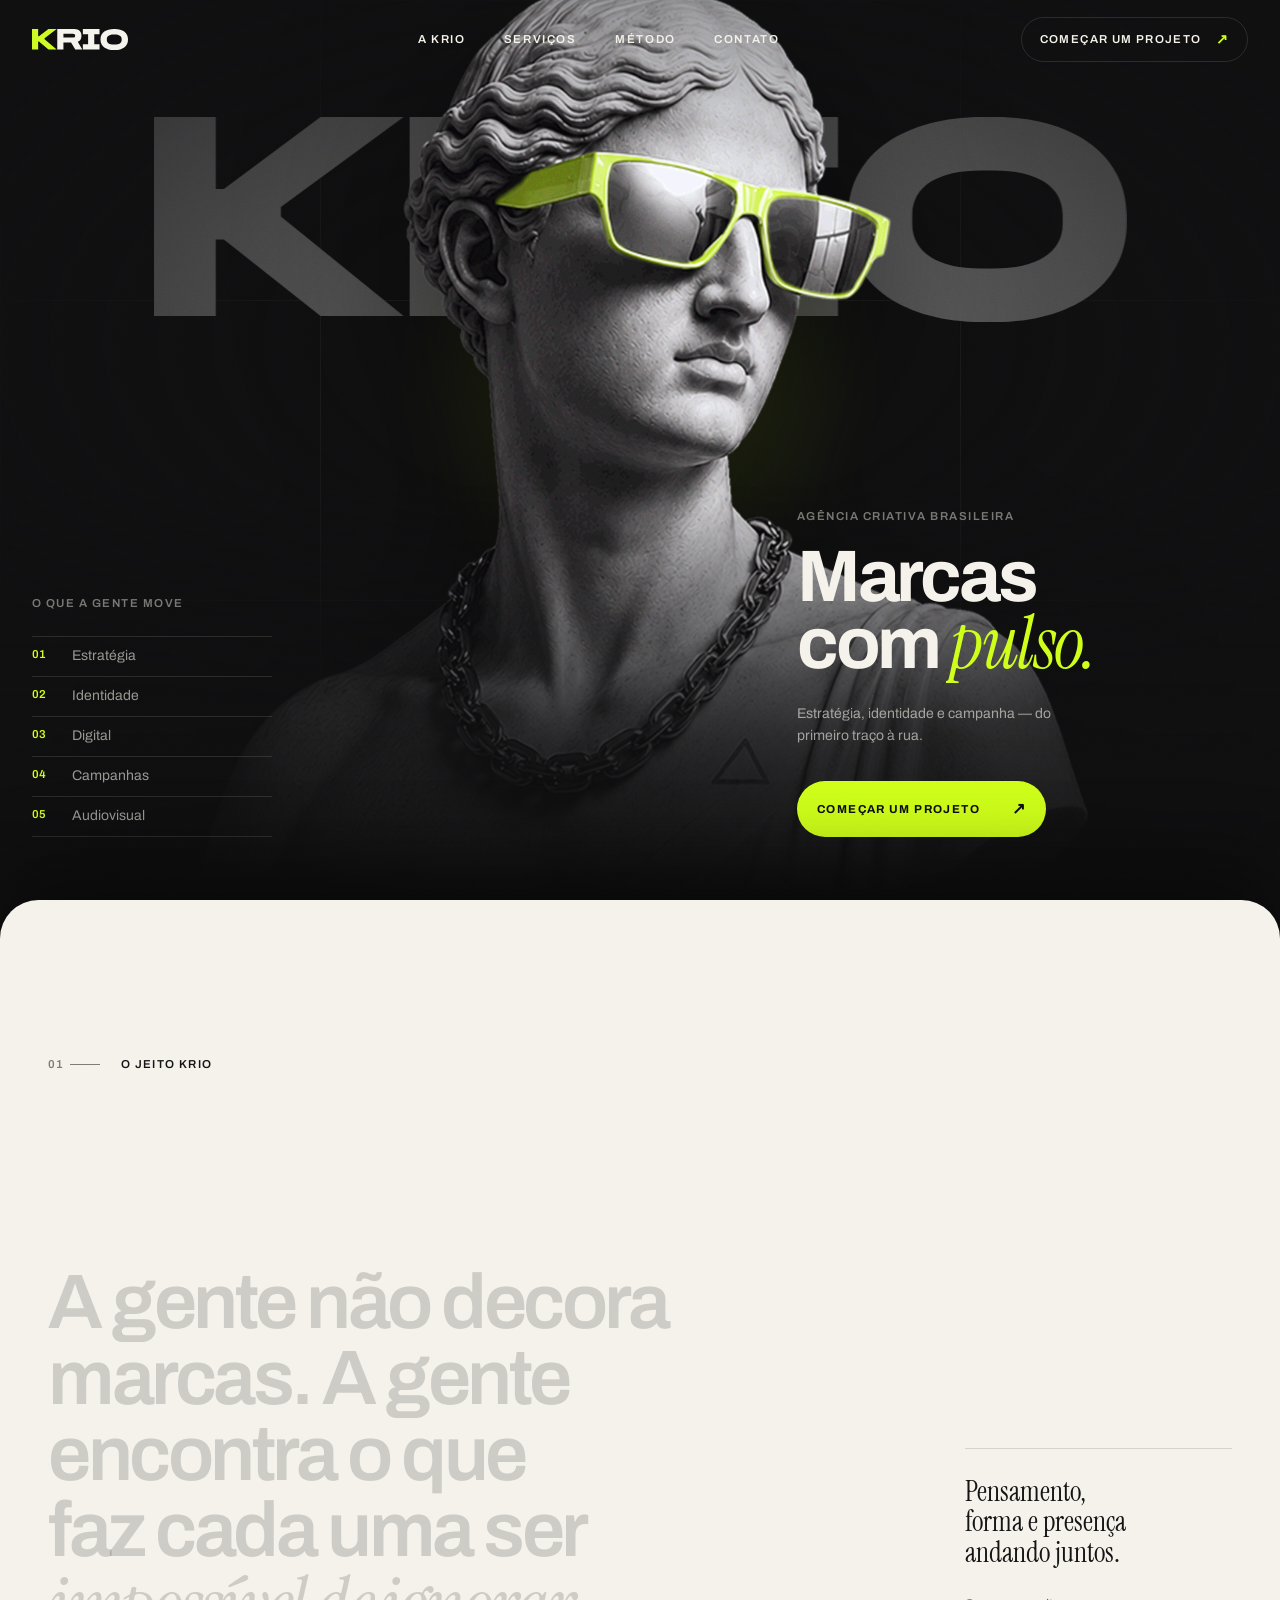
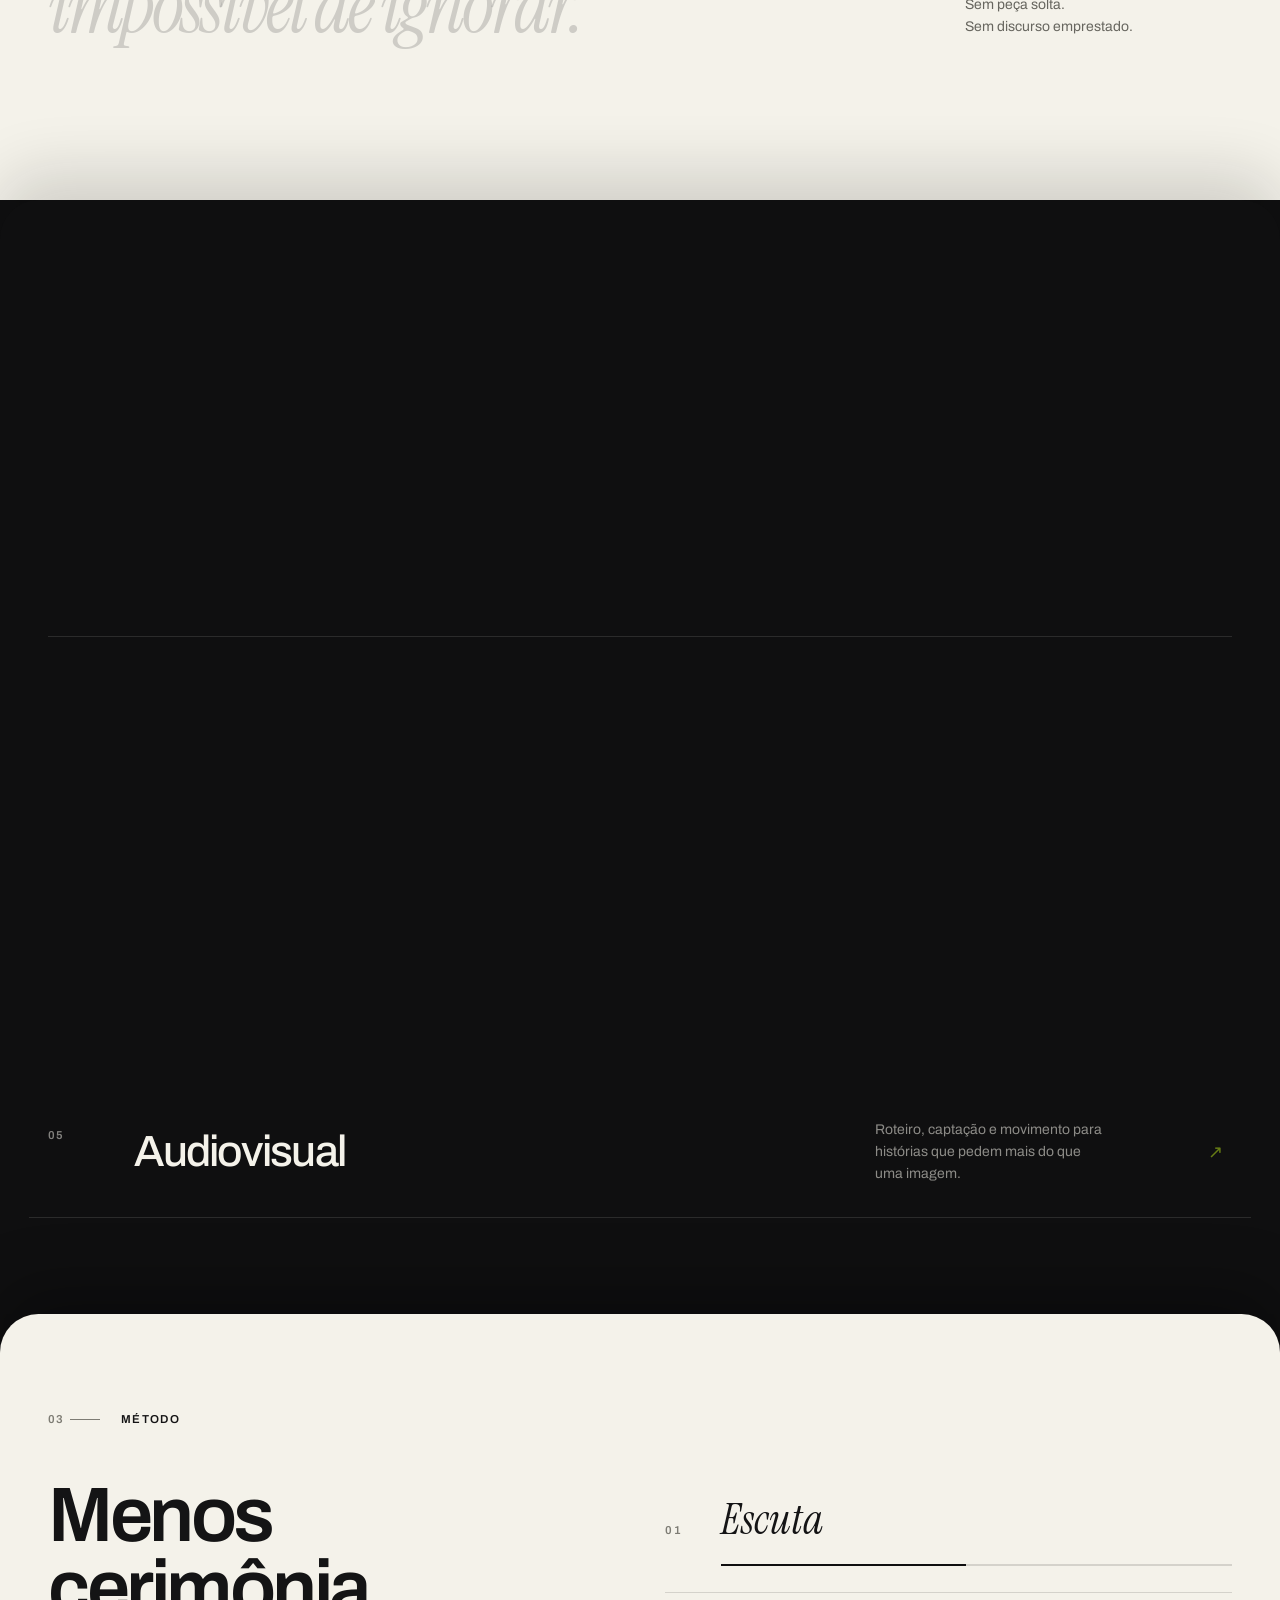
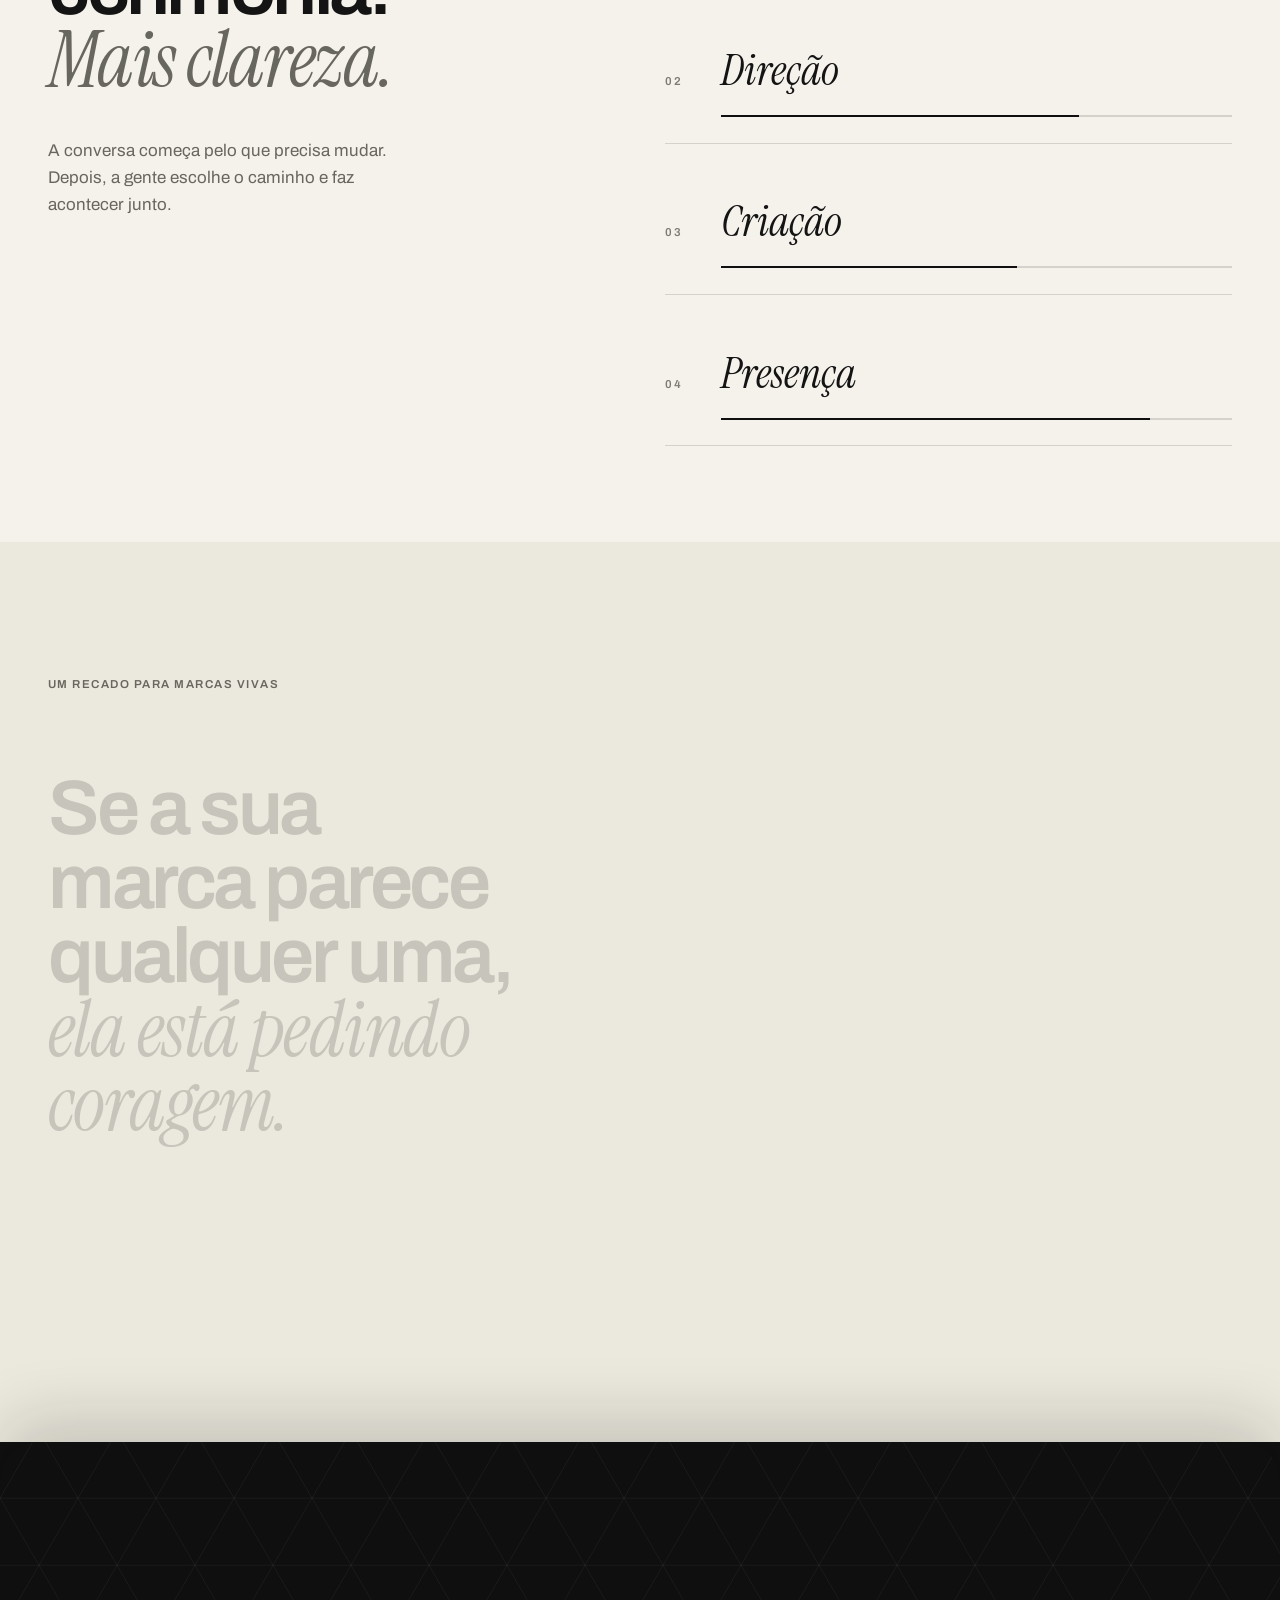
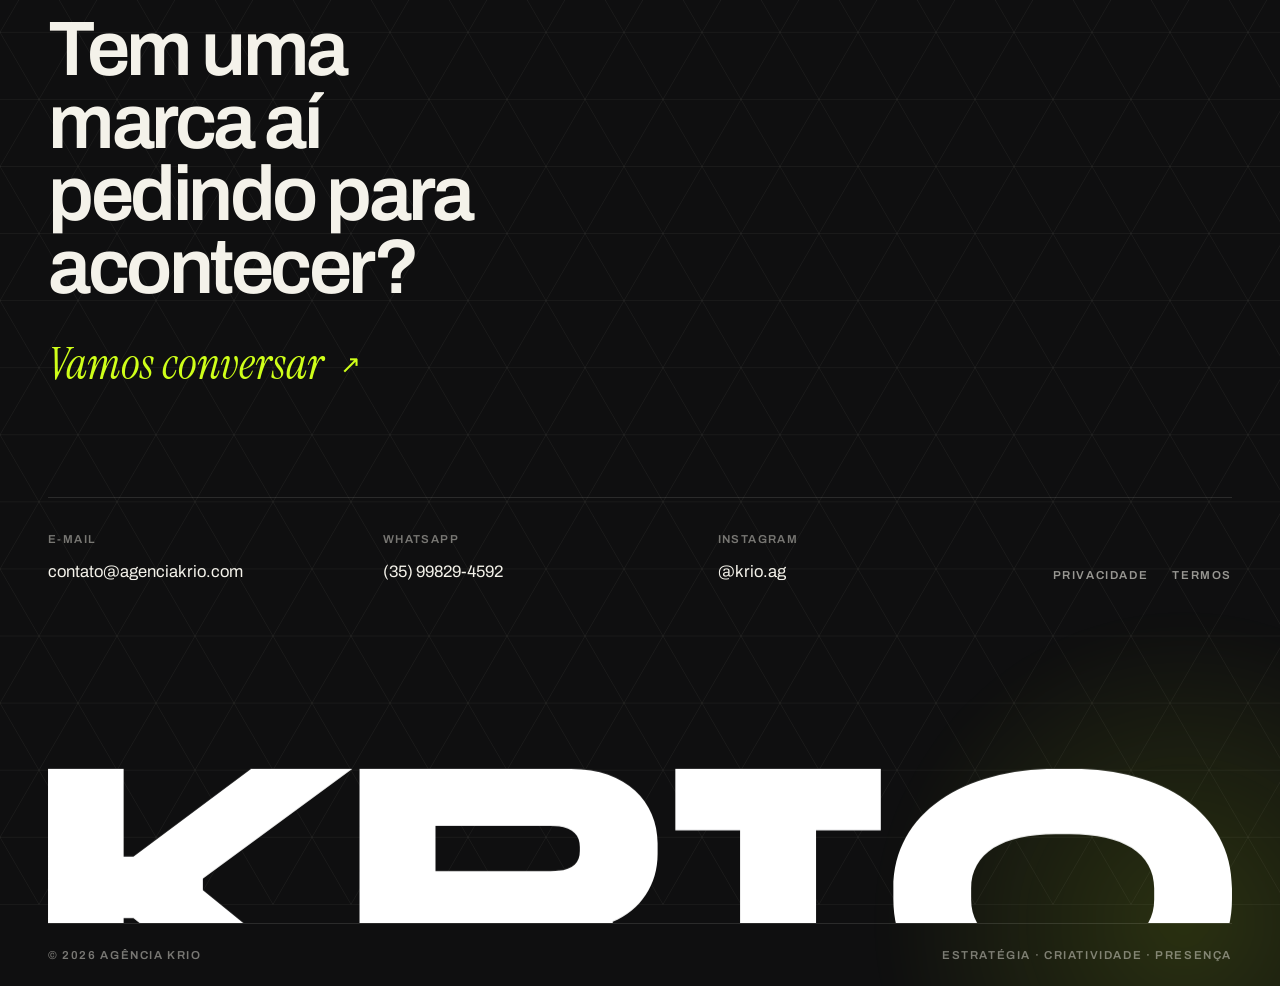
==== commit 6880c58e: "Fix section seam, add hero grain and interactive footer mesh - Scroll: .manifesto sat right after .m" ====
--- a/index.html
+++ b/index.html
@@ -29,7 +29,8 @@
         "url": "https://agencia-krio.pages.dev/",
         "logo": "https://agencia-krio.pages.dev/assets/krio-logo.svg",
         "email": "contato@agenciakrio.com",
-        "sameAs": ["https://www.instagram.com/agenciakrio"],
+        "telephone": "+5535998294592",
+        "sameAs": ["https://www.instagram.com/krio.ag"],
         "knowsAbout": ["Estratégia de marca", "Identidade visual", "Gestão digital", "Campanhas", "Mídia offline", "Audiovisual"]
       }
     </script>
@@ -79,13 +80,15 @@
       </nav>
       <div class="mobile-menu__footer">
         <a href="mailto:contato@agenciakrio.com">contato@agenciakrio.com</a>
-        <a href="https://www.instagram.com/agenciakrio" target="_blank" rel="noreferrer">@agenciakrio</a>
+        <a href="https://wa.me/5535998294592" target="_blank" rel="noreferrer">(35) 99829-4592</a>
+        <a href="https://www.instagram.com/krio.ag" target="_blank" rel="noreferrer">@krio.ag</a>
       </div>
     </aside>
 
     <main id="conteudo">
       <section class="hero" id="topo" aria-labelledby="hero-title">
         <div class="hero-glow" aria-hidden="true"></div>
+        <div class="hero-grain" aria-hidden="true"></div>
 
         <div class="hero-wordmark" aria-hidden="true">
           <img src="assets/krio-logo-negativo.svg" width="785" height="166" alt="" />
@@ -212,6 +215,7 @@
 
       <section class="contact dark-section" id="contato" aria-labelledby="contact-title">
         <div class="contact-glow" aria-hidden="true"></div>
+        <canvas class="contact-mesh" data-mesh aria-hidden="true"></canvas>
         <div class="section-shell contact-inner">
           <p class="contact-label reveal">Agora é com a gente</p>
           <h2 id="contact-title" class="reveal">Tem uma marca aí pedindo para acontecer?</h2>
@@ -219,7 +223,8 @@
 
           <div class="contact-grid reveal">
             <a href="mailto:contato@agenciakrio.com"><small>E-mail</small><span>contato@agenciakrio.com</span></a>
-            <a href="https://www.instagram.com/agenciakrio" target="_blank" rel="noreferrer"><small>Instagram</small><span>@agenciakrio</span></a>
+            <a href="https://wa.me/5535998294592" target="_blank" rel="noreferrer"><small>WhatsApp</small><span>(35) 99829-4592</span></a>
+            <a href="https://www.instagram.com/krio.ag" target="_blank" rel="noreferrer"><small>Instagram</small><span>@krio.ag</span></a>
             <div class="contact-legal">
               <a href="privacidade.html">Privacidade</a>
               <a href="termos.html">Termos</a>
--- a/styles.css
+++ b/styles.css
@@ -121,6 +121,25 @@
 a {
   color: inherit;
   text-decoration: none;
+}
+
+/* grain do hero — mais denso que o do site inteiro, so sobre a imagem */
+.hero-grain {
+  position: absolute;
+  inset: 0;
+  z-index: 0;
+  pointer-events: none;
+  opacity: 0.14;
+  mix-blend-mode: overlay;
+  background-image: url("data:image/svg+xml,%3Csvg xmlns='http://www.w3.org/2000/svg' width='220' height='220'%3E%3Cfilter id='h'%3E%3CfeTurbulence type='fractalNoise' baseFrequency='0.72' numOctaves='4' stitchTiles='stitch'/%3E%3C/filter%3E%3Crect width='100%25' height='100%25' filter='url(%23h)'/%3E%3C/svg%3E");
+  will-change: transform;
+  animation: grain-drift 5.5s steps(5) infinite reverse;
+}
+
+@media (prefers-reduced-motion: reduce) {
+  .hero-grain {
+    animation: none;
+  }
 }
 
 button,
@@ -924,9 +943,16 @@
 .intro,
 .services,
 .method,
-.manifesto,
 .contact {
   border-radius: var(--panel-radius) var(--panel-radius) 0 0;
+}
+
+/* O manifesto continua o bloco de papel aberto pelo .method: mesma familia de
+   cor, entao nao leva canto arredondado nem sombra — isso abria uma emenda
+   escura entre duas secoes creme e deixava o hero fixo aparecer pelos cantos. */
+.manifesto {
+  border-radius: 0;
+  box-shadow: none;
 }
 
 .intro {
@@ -938,8 +964,7 @@
   box-shadow: 0 -1.5rem 4rem rgba(20, 20, 21, 0.16);
 }
 
-.method,
-.manifesto {
+.method {
   box-shadow: 0 -1.5rem 4rem rgba(0, 0, 0, 0.3);
 }
 
@@ -1305,7 +1330,24 @@
   animation: glow-breathe 11s var(--ease-in-out) infinite;
 }
 
+.contact-mesh {
+  position: absolute;
+  inset: 0;
+  z-index: 0;
+  width: 100%;
+  height: 100%;
+  pointer-events: none;
+  opacity: 0;
+  transition: opacity 900ms var(--ease-out);
+}
+
+.contact-mesh.is-live {
+  opacity: 1;
+}
+
 .contact-inner {
+  position: relative;
+  z-index: 1;
   display: flex;
   min-height: 100svh;
   flex-direction: column;
@@ -1368,7 +1410,7 @@
 
 .contact-grid {
   display: grid;
-  grid-template-columns: 1.1fr 0.8fr auto;
+  grid-template-columns: repeat(3, minmax(0, 1fr)) auto;
   gap: 2rem;
   align-items: end;
   margin-top: clamp(4.5rem, 8vw, 8rem);
@@ -1420,7 +1462,7 @@
 .footer-wordmark img {
   width: 100%;
   filter: saturate(0) brightness(3.2);
-  transform: translateY(calc(42% - var(--footer-reveal, 0) * 29%));
+  transform: translateY(calc(38% - var(--footer-reveal, 0) * 38%));
   will-change: transform;
 }
 
@@ -1441,6 +1483,12 @@
    Responsive
    ========================================================================== */
 @media (max-width: 1050px) {
+  /* quatro colunas nao cabem: e-mail, whatsapp, instagram e legal em 2x2 */
+  .contact-grid {
+    grid-template-columns: repeat(2, minmax(0, 1fr));
+    row-gap: 2.25rem;
+  }
+
   :root {
     --shell: min(calc(100% - 3rem), 1416px);
   }
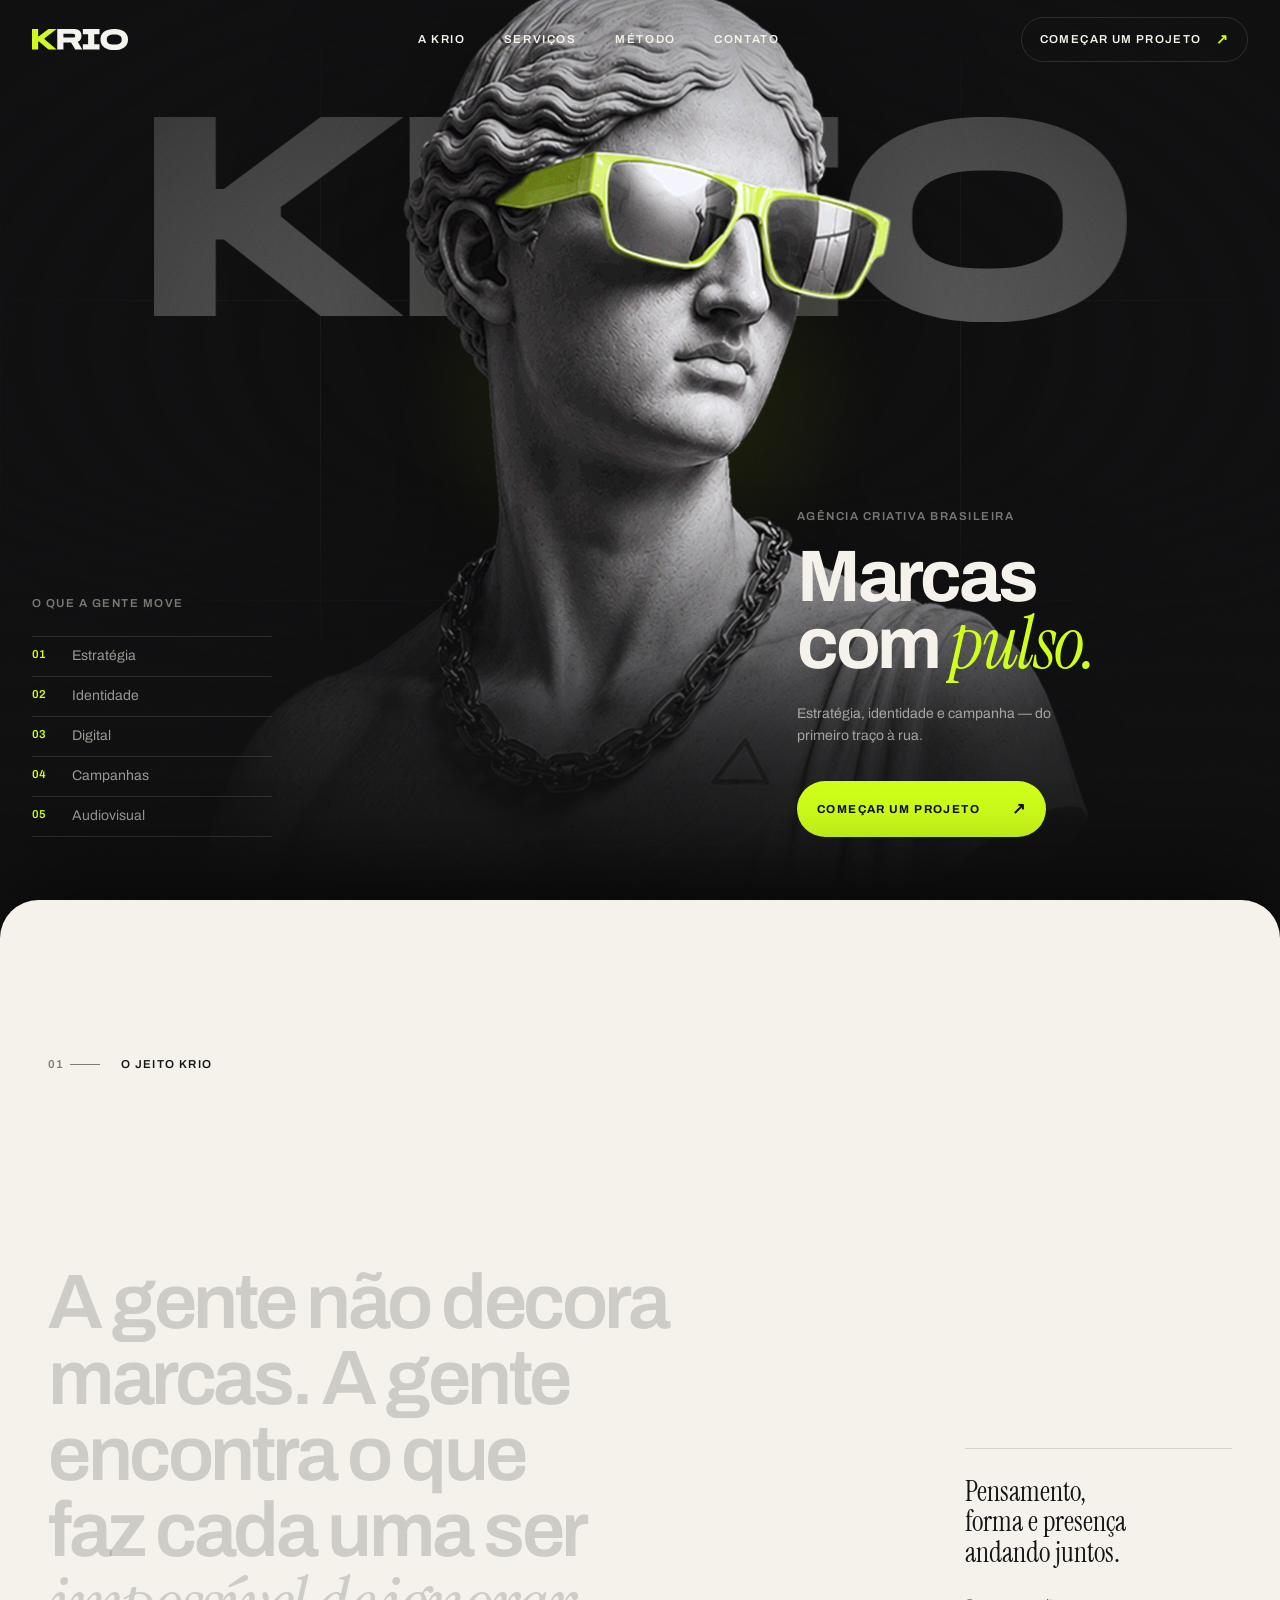
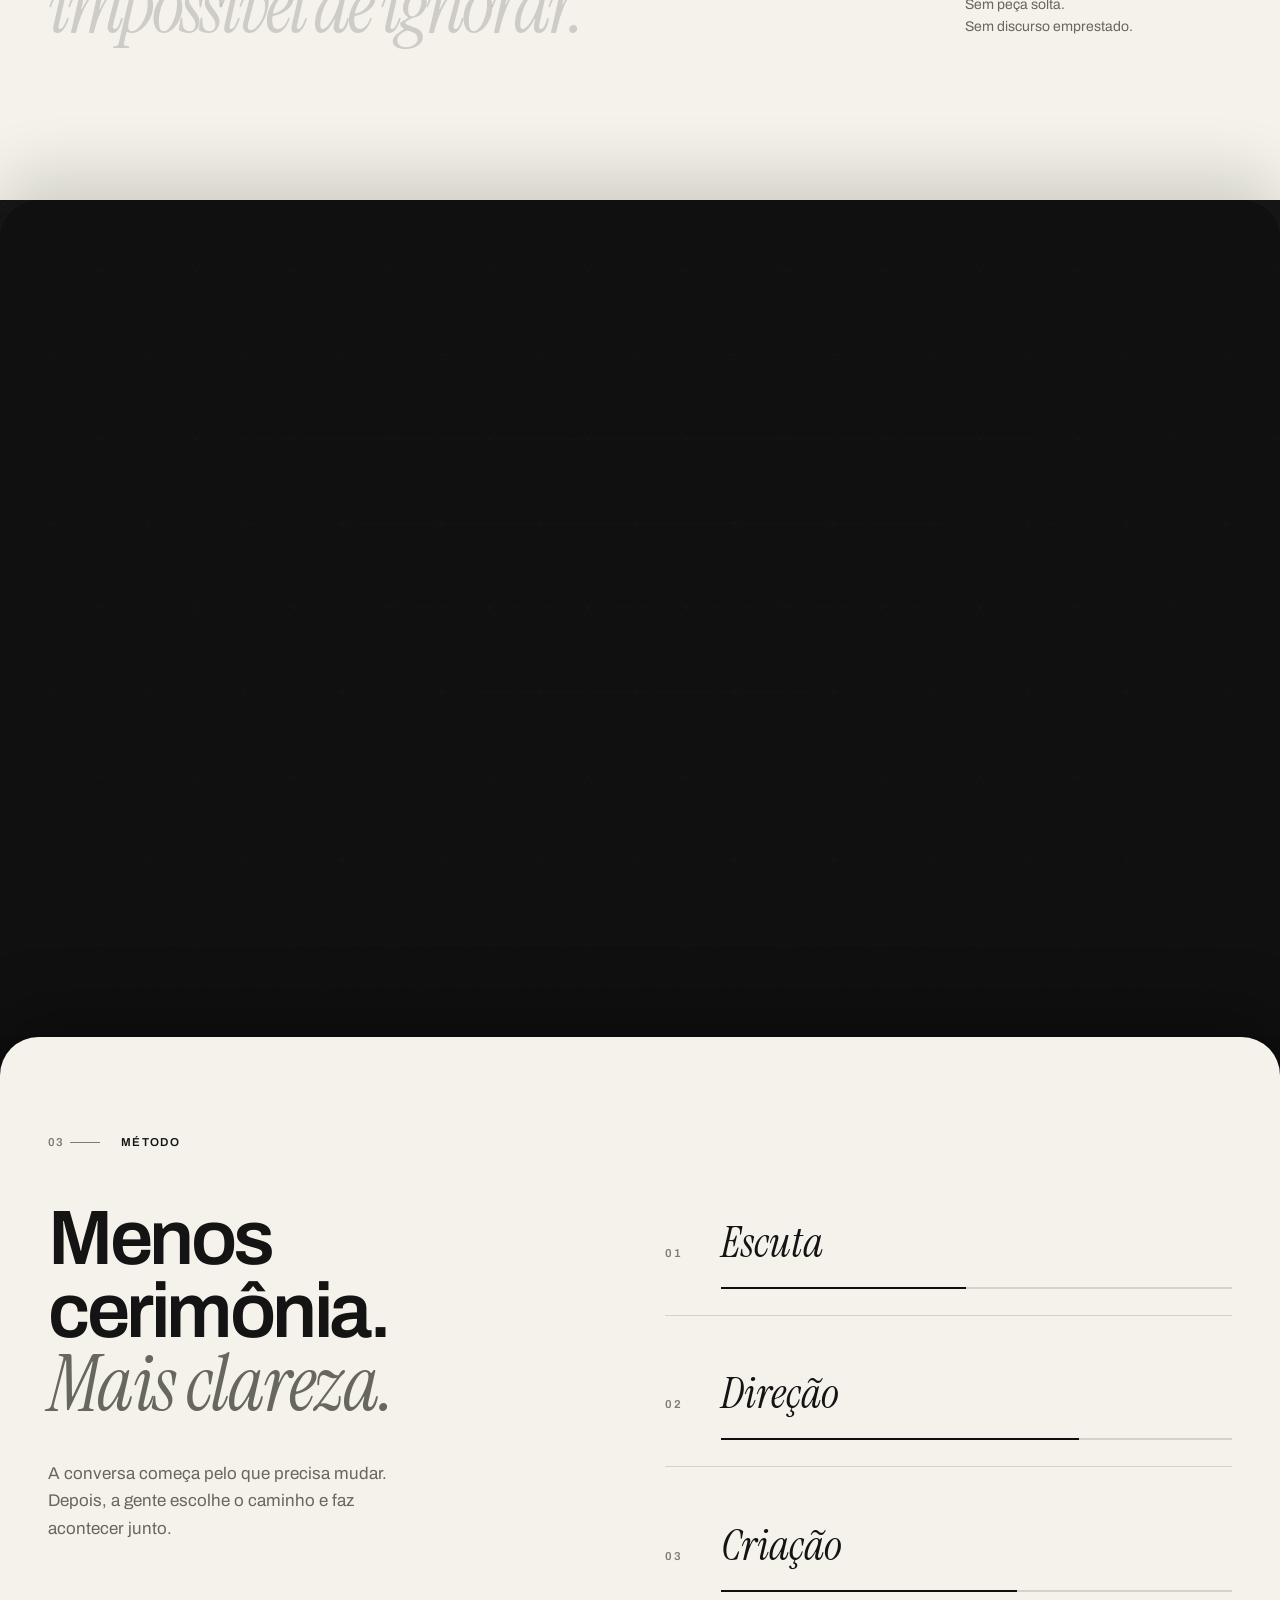
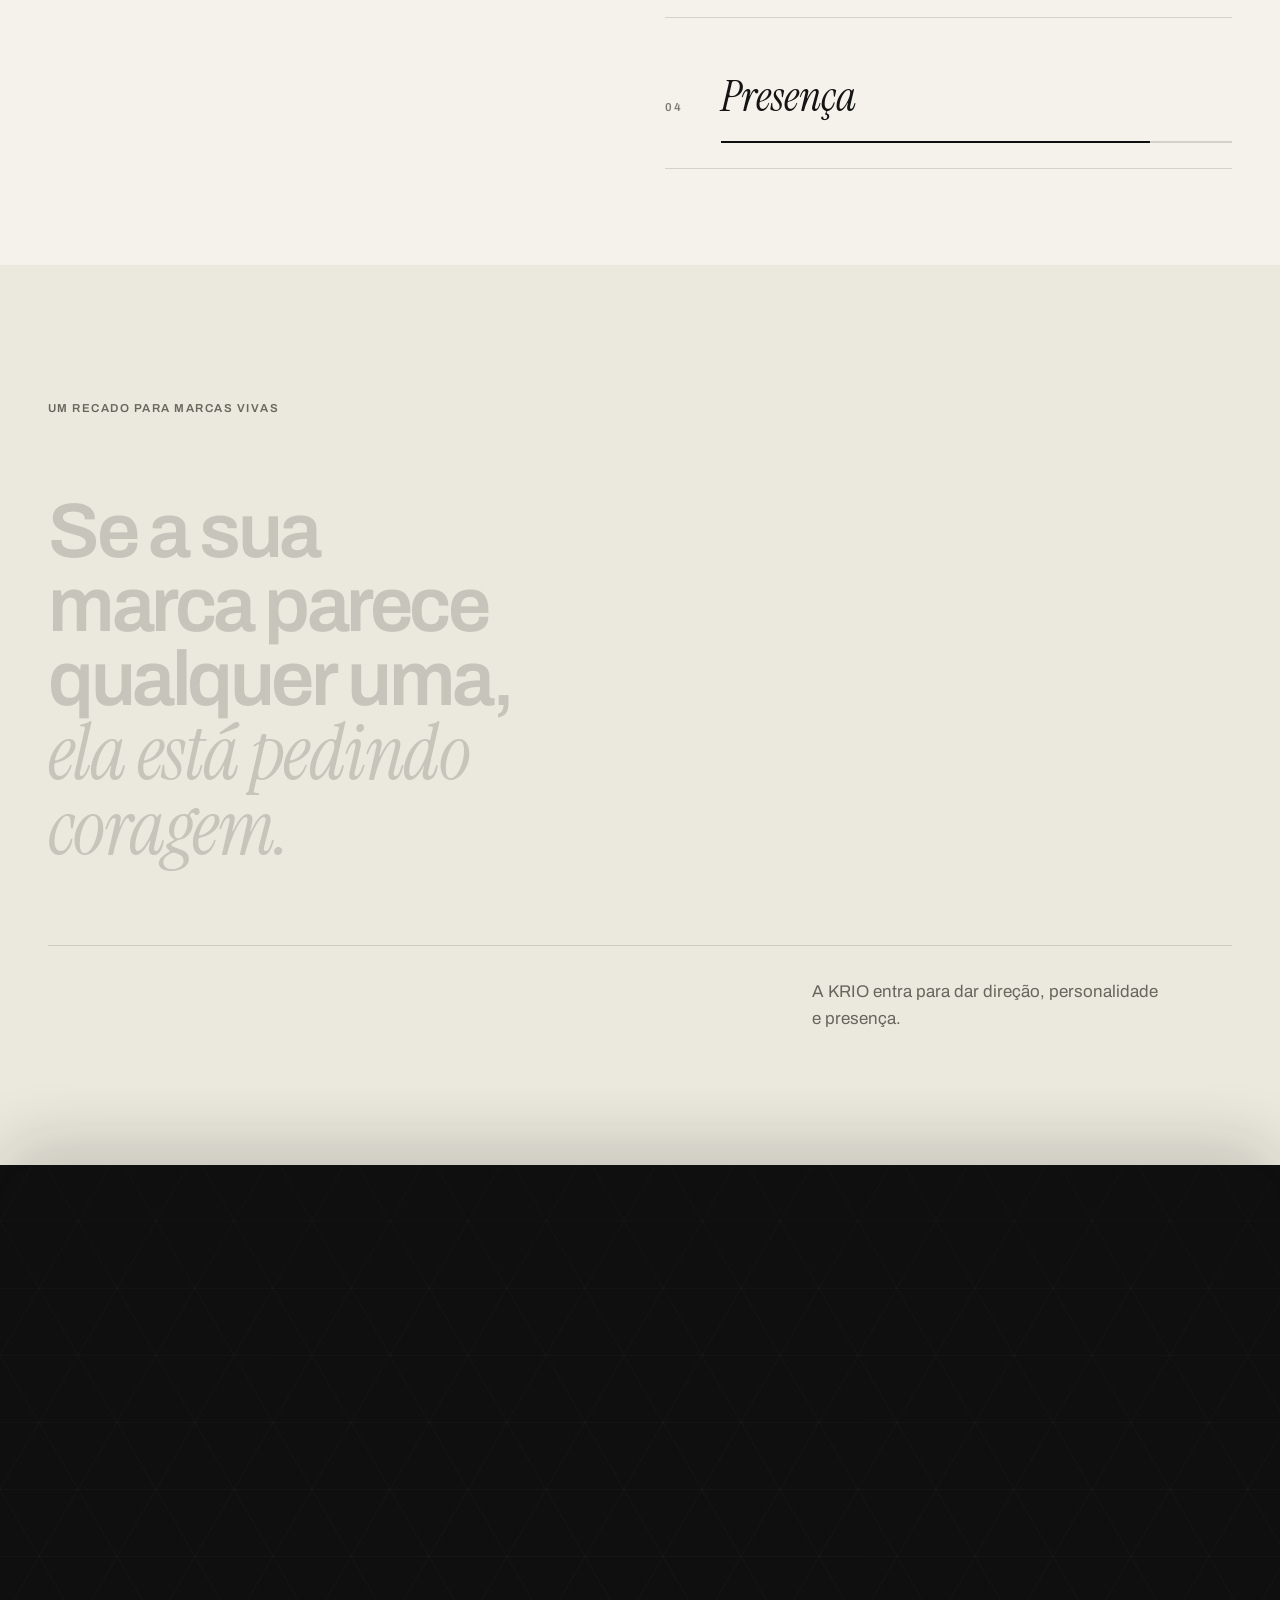
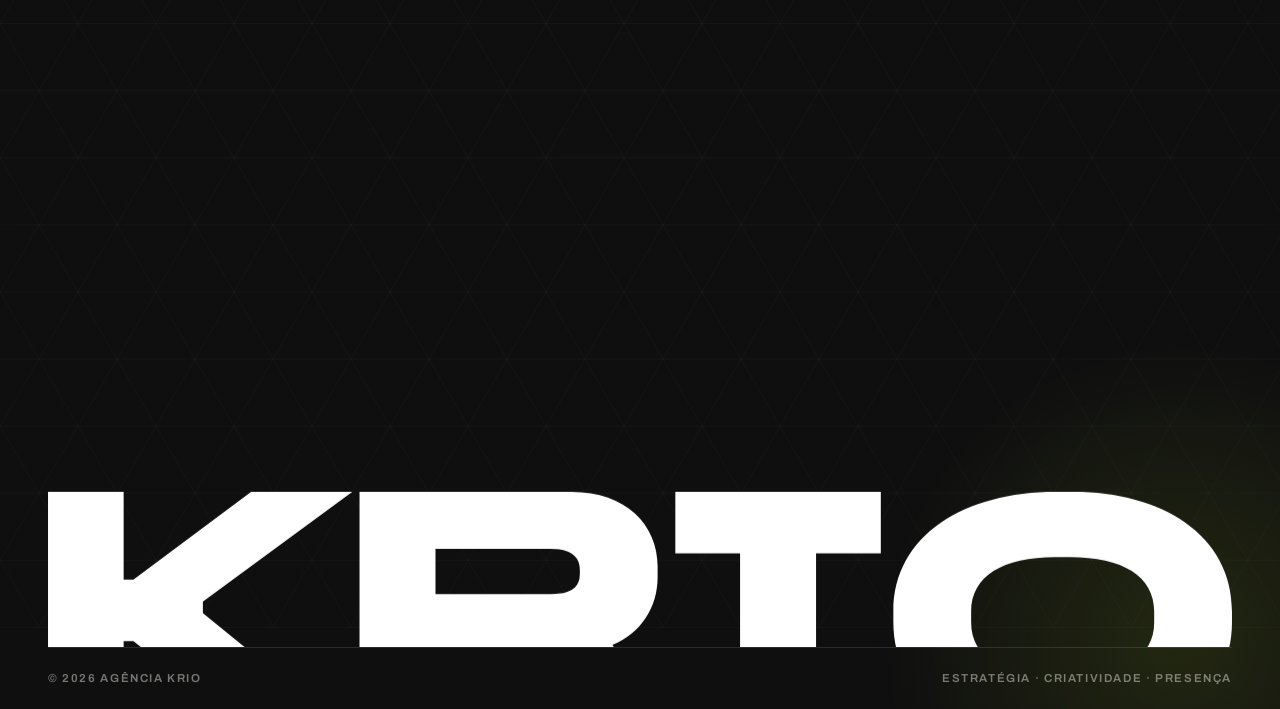
==== commit d4303fae: "Services as holo cards, mesh backgrounds, and krioag.com.br Services was a list of rows; it is now a" ====
--- a/index.html
+++ b/index.html
@@ -8,26 +8,26 @@
       name="description"
       content="Estratégia, identidade, gestão digital, campanhas e audiovisual. A KRIO cria marcas com personalidade para ocupar a tela, a rua e a memória."
     />
-    <link rel="canonical" href="https://agencia-krio.pages.dev/" />
+    <link rel="canonical" href="https://krioag.com.br/" />
     <meta name="theme-color" content="#111112" />
     <meta property="og:type" content="website" />
     <meta property="og:locale" content="pt_BR" />
     <meta property="og:title" content="Agência KRIO — Marcas com pulso" />
     <meta property="og:description" content="Estratégia, identidade e campanha — do primeiro traço à rua." />
-    <meta property="og:url" content="https://agencia-krio.pages.dev/" />
-    <meta property="og:image" content="https://agencia-krio.pages.dev/assets%202/estatua.png" />
+    <meta property="og:url" content="https://krioag.com.br/" />
+    <meta property="og:image" content="https://krioag.com.br/assets%202/estatua.png" />
     <meta name="twitter:card" content="summary_large_image" />
     <meta name="twitter:title" content="Agência KRIO — Marcas com pulso" />
     <meta name="twitter:description" content="Estratégia, identidade e campanha — do primeiro traço à rua." />
-    <meta name="twitter:image" content="https://agencia-krio.pages.dev/assets%202/estatua.png" />
+    <meta name="twitter:image" content="https://krioag.com.br/assets%202/estatua.png" />
     <script type="application/ld+json">
       {
         "@context": "https://schema.org",
         "@type": "ProfessionalService",
         "name": "Agência KRIO",
         "description": "Agência criativa de estratégia, identidade, gestão digital, campanhas e audiovisual.",
-        "url": "https://agencia-krio.pages.dev/",
-        "logo": "https://agencia-krio.pages.dev/assets/krio-logo.svg",
+        "url": "https://krioag.com.br/",
+        "logo": "https://krioag.com.br/assets/krio-logo.svg",
         "email": "contato@agenciakrio.com",
         "telephone": "+5535998294592",
         "sameAs": ["https://www.instagram.com/krio.ag"],
@@ -140,6 +140,7 @@
       </section>
 
       <section class="services dark-section" id="servicos" aria-labelledby="services-title">
+        <canvas class="services-mesh" data-mesh data-mesh-spacing="98" data-mesh-reach="215" data-mesh-push="7" aria-hidden="true"></canvas>
         <div class="section-shell services-layout">
           <header class="services-head reveal">
             <div class="section-index section-index--light">
@@ -149,39 +150,68 @@
             <p>Da direção ao detalhe, tudo fala a mesma língua.</p>
           </header>
 
-          <div class="service-list">
-            <article class="service-row reveal">
-              <span class="service-number">01</span>
-              <h3>Estratégia de marca</h3>
-              <p>A gente organiza o que a marca é, para quem fala e por que merece atenção.</p>
-              <span class="service-arrow" aria-hidden="true">↗</span>
-            </article>
-            <article class="service-row reveal">
-              <span class="service-number">02</span>
-              <h3>Identidade visual</h3>
-              <p>Forma, cor e sistema para a marca ser reconhecida antes mesmo de dizer o nome.</p>
-              <span class="service-arrow" aria-hidden="true">↗</span>
-            </article>
-            <article class="service-row reveal">
-              <span class="service-number">03</span>
-              <h3>Gestão digital</h3>
-              <p>Conteúdo e mídia com direção. Presença constante sem virar barulho de feed.</p>
-              <span class="service-arrow" aria-hidden="true">↗</span>
-            </article>
-            <article class="service-row reveal">
-              <span class="service-number">04</span>
-              <h3>Campanhas &amp; offline</h3>
-              <p>Ideias que saem da tela e ganham rua, ponto de venda, impressão e conversa.</p>
-              <span class="service-arrow" aria-hidden="true">↗</span>
-            </article>
-            <article class="service-row reveal">
-              <span class="service-number">05</span>
-              <h3>Audiovisual</h3>
-              <p>Roteiro, captação e movimento para histórias que pedem mais do que uma imagem.</p>
-              <span class="service-arrow" aria-hidden="true">↗</span>
-            </article>
-          </div>
-        </div>
+          <div class="holo-deck">
+            <article class="holo-card reveal" data-holo>
+              <div class="holo-card__face">
+                <div class="holo-card__foil" aria-hidden="true"></div>
+                <div class="holo-card__glare" aria-hidden="true"></div>
+                <div class="holo-card__body">
+                  <span class="holo-card__num">01</span>
+                  <h3>Estratégia de marca</h3>
+                  <p>A gente organiza o que a marca é, para quem fala e por que merece atenção.</p>
+                  <span class="holo-card__arrow" aria-hidden="true">&#8599;</span>
+                </div>
+              </div>
+            </article>
+            <article class="holo-card reveal" data-holo>
+              <div class="holo-card__face">
+                <div class="holo-card__foil" aria-hidden="true"></div>
+                <div class="holo-card__glare" aria-hidden="true"></div>
+                <div class="holo-card__body">
+                  <span class="holo-card__num">02</span>
+                  <h3>Identidade visual</h3>
+                  <p>Forma, cor e sistema para a marca ser reconhecida antes mesmo de dizer o nome.</p>
+                  <span class="holo-card__arrow" aria-hidden="true">&#8599;</span>
+                </div>
+              </div>
+            </article>
+            <article class="holo-card reveal" data-holo>
+              <div class="holo-card__face">
+                <div class="holo-card__foil" aria-hidden="true"></div>
+                <div class="holo-card__glare" aria-hidden="true"></div>
+                <div class="holo-card__body">
+                  <span class="holo-card__num">03</span>
+                  <h3>Gestão digital</h3>
+                  <p>Conteúdo e mídia com direção. Presença constante sem virar barulho de feed.</p>
+                  <span class="holo-card__arrow" aria-hidden="true">&#8599;</span>
+                </div>
+              </div>
+            </article>
+            <article class="holo-card reveal" data-holo>
+              <div class="holo-card__face">
+                <div class="holo-card__foil" aria-hidden="true"></div>
+                <div class="holo-card__glare" aria-hidden="true"></div>
+                <div class="holo-card__body">
+                  <span class="holo-card__num">04</span>
+                  <h3>Campanhas &amp; offline</h3>
+                  <p>Ideias que saem da tela e ganham rua, ponto de venda, impressão e conversa.</p>
+                  <span class="holo-card__arrow" aria-hidden="true">&#8599;</span>
+                </div>
+              </div>
+            </article>
+            <article class="holo-card reveal" data-holo>
+              <div class="holo-card__face">
+                <div class="holo-card__foil" aria-hidden="true"></div>
+                <div class="holo-card__glare" aria-hidden="true"></div>
+                <div class="holo-card__body">
+                  <span class="holo-card__num">05</span>
+                  <h3>Audiovisual</h3>
+                  <p>Roteiro, captação e movimento para histórias que pedem mais do que uma imagem.</p>
+                  <span class="holo-card__arrow" aria-hidden="true">&#8599;</span>
+                </div>
+              </div>
+            </article>
+          </div>        </div>
       </section>
 
       <section class="method paper-section" id="metodo" aria-labelledby="method-title">
--- a/styles.css
+++ b/styles.css
@@ -126,10 +126,13 @@
 /* grain do hero — mais denso que o do site inteiro, so sobre a imagem */
 .hero-grain {
   position: absolute;
+  /* z-index 1, nao 0: a vinheta e o .hero::after, e pseudo-elemento pinta
+     depois dos filhos. Com os dois em 0 ela cobria o grain exatamente em
+     cima da estatua, que e onde o grao precisa aparecer. */
   inset: 0;
-  z-index: 0;
+  z-index: 1;
   pointer-events: none;
-  opacity: 0.14;
+  opacity: 0.2;
   mix-blend-mode: overlay;
   background-image: url("data:image/svg+xml,%3Csvg xmlns='http://www.w3.org/2000/svg' width='220' height='220'%3E%3Cfilter id='h'%3E%3CfeTurbulence type='fractalNoise' baseFrequency='0.72' numOctaves='4' stitchTiles='stitch'/%3E%3C/filter%3E%3Crect width='100%25' height='100%25' filter='url(%23h)'/%3E%3C/svg%3E");
   will-change: transform;
@@ -1055,114 +1058,9 @@
   font-size: var(--step-small);
 }
 
-.service-list {
-  margin-top: clamp(3.5rem, 6vw, 6rem);
-  border-top: 1px solid var(--ink-line);
-}
-
-.service-row {
-  position: relative;
-  display: grid;
-  grid-template-columns: 3rem minmax(0, 1fr) minmax(15rem, 0.42fr) 1.5rem;
-  gap: clamp(1.25rem, 3vw, 3rem);
-  align-items: center;
-  padding: clamp(1.6rem, 2.4vw, 2.4rem) clamp(0.75rem, 1.5vw, 1.5rem);
-  margin-inline: clamp(-1.5rem, -1.5vw, -0.75rem);
-  border-bottom: 1px solid var(--ink-line);
-  isolation: isolate;
-  transition: color 420ms var(--ease-out);
-}
-
 /* cursor spotlight */
-.service-row::before {
-  content: "";
-  position: absolute;
-  inset: 0;
-  z-index: -2;
-  background: radial-gradient(
-    28rem circle at var(--mx, 50%) var(--my, 50%),
-    rgba(207, 255, 25, 0.1),
-    transparent 62%
-  );
-  opacity: 0;
-  transition: opacity 480ms var(--ease-out);
-}
 
 /* fill wipe */
-.service-row::after {
-  content: "";
-  position: absolute;
-  inset: 0;
-  z-index: -1;
-  background: var(--ink-raised);
-  transform: scaleY(0);
-  transform-origin: bottom;
-  transition: transform 620ms var(--ease-out);
-}
-
-.service-row:hover::before,
-.service-row:focus-within::before {
-  opacity: 1;
-}
-
-.service-row:hover::after,
-.service-row:focus-within::after {
-  transform: scaleY(1);
-  transform-origin: top;
-}
-
-.service-number {
-  align-self: start;
-  padding-top: 0.45rem;
-  color: rgba(244, 242, 234, 0.5);
-  font-size: var(--step-label);
-  font-weight: 600;
-  letter-spacing: 0.12em;
-  transition: color 420ms var(--ease-out);
-}
-
-.service-row:hover .service-number {
-  color: var(--lime);
-}
-
-.service-row h3 {
-  margin: 0;
-  font-size: var(--step-h3);
-  font-weight: 500;
-  letter-spacing: -0.04em;
-  line-height: 1;
-  transition: transform 620ms var(--ease-out);
-}
-
-.service-row p {
-  max-width: 34ch;
-  margin: 0;
-  color: rgba(244, 242, 234, 0.55);
-  font-size: var(--step-small);
-  transition: color 420ms var(--ease-out);
-}
-
-.service-row:hover p {
-  color: rgba(244, 242, 234, 0.78);
-}
-
-.service-arrow {
-  color: var(--lime);
-  font-size: 1.15rem;
-  opacity: 0.45;
-  transition:
-    transform 620ms var(--ease-spring),
-    opacity 420ms var(--ease-out);
-}
-
-.service-row:hover h3 {
-  transform: translateX(0.75rem);
-}
-
-.service-row:hover .service-arrow {
-  opacity: 1;
-  transform: translate(0.35rem, -0.35rem);
-}
 
 /* ==========================================================================
    Method
@@ -1342,12 +1240,28 @@
 }
 
 .contact-mesh.is-live {
-  opacity: 1;
+  opacity: 0.6;
+}
+
+/* véu sobre a trama: mesma ideia da seção de serviços, porém mais leve —
+   aqui ela deve continuar sendo o fundo do rodapé, não só um sussurro */
+.contact::before {
+  content: "";
+  position: absolute;
+  inset: 0;
+  z-index: 1;
+  pointer-events: none;
+  background: radial-gradient(
+    126% 92% at 50% 46%,
+    transparent 0%,
+    rgba(15, 15, 16, 0.26) 62%,
+    rgba(15, 15, 16, 0.72) 100%
+  );
 }
 
 .contact-inner {
   position: relative;
-  z-index: 1;
+  z-index: 2;
   display: flex;
   min-height: 100svh;
   flex-direction: column;
@@ -1523,10 +1437,6 @@
     gap: 4rem;
   }
 
-  .service-row {
-    grid-template-columns: 2.5rem minmax(0, 1fr) minmax(12rem, 0.42fr) 1.5rem;
-  }
-
   .method-copy {
     position: static;
   }
@@ -1633,40 +1543,6 @@
     margin-top: 2rem;
   }
 
-  .service-list {
-    margin-top: 4rem;
-  }
-
-  .service-row {
-    grid-template-columns: 1.9rem 1fr 1.1rem;
-    gap: 0.75rem;
-    padding-block: 2rem;
-  }
-
-  .service-row h3 {
-    font-size: clamp(1.9rem, 8.5vw, 2.9rem);
-  }
-
-  .service-row p {
-    grid-column: 2 / -1;
-    max-width: 30ch;
-    margin-top: 0.65rem;
-  }
-
-  .service-arrow {
-    grid-area: 1 / 3 / 2 / 4;
-    align-self: start;
-    padding-top: 0.35rem;
-  }
-
-  .service-number {
-    padding-top: 0.3rem;
-  }
-
-  .service-row:hover h3 {
-    transform: none;
-  }
-
   .method-layout {
     display: block;
   }
@@ -1807,3 +1683,300 @@
     animation: none;
   }
 }
+
+/* ==========================================================================
+   Serviços — baralho holo
+   Cada serviço é uma carta que inclina seguindo o ponteiro, com verniz
+   holográfico preso à paleta da marca (lime, branco e um desvio curto para
+   menta). O fundo da seção usa a mesma trama do rodapé, bem mais apagada.
+   ========================================================================== */
+.holo-deck {
+  display: grid;
+  grid-template-columns: repeat(5, minmax(0, 1fr));
+  gap: clamp(0.9rem, 1.4vw, 1.4rem);
+  margin-top: clamp(3rem, 5vw, 4.5rem);
+}
+
+/* cada carta tem seu próprio ponto de fuga: numa fileira, perspectiva
+   compartilhada distorce as das pontas */
+.holo-card {
+  perspective: 900px;
+}
+
+.holo-card__face {
+  --rx: 0deg;
+  --ry: 0deg;
+  --mx: 50%;
+  --my: 50%;
+  --holo: 0;
+
+  position: relative;
+  display: flex;
+  aspect-ratio: 0.7;
+  overflow: hidden;
+  border: 1px solid rgba(207, 251, 36, 0.16);
+  border-radius: clamp(0.9rem, 1.4vw, 1.25rem);
+  background:
+    radial-gradient(120% 90% at 50% 0%, rgba(207, 251, 36, 0.09), transparent 60%),
+    linear-gradient(168deg, #17181a 0%, #0d0d0e 58%, #121314 100%);
+  transform-style: preserve-3d;
+  transform: rotateX(var(--rx)) rotateY(var(--ry));
+  transition:
+    transform 620ms var(--ease-out),
+    border-color 420ms var(--ease-out),
+    box-shadow 620ms var(--ease-out);
+  will-change: transform;
+}
+
+/* enquanto o ponteiro conduz, a carta acompanha sem atraso */
+.holo-card__face.is-tracking {
+  transition:
+    border-color 420ms var(--ease-out),
+    box-shadow 420ms var(--ease-out);
+}
+
+.holo-card__face.is-lit {
+  border-color: rgba(207, 251, 36, 0.4);
+  box-shadow:
+    0 1.6rem 3.4rem rgba(0, 0, 0, 0.55),
+    0 0 0 1px rgba(207, 251, 36, 0.12);
+}
+
+/* ---- verniz holográfico ------------------------------------------------ */
+.holo-card__foil {
+  position: absolute;
+  inset: -20%;
+  z-index: 2;
+  pointer-events: none;
+  opacity: calc(var(--holo) * 0.55);
+  mix-blend-mode: color-dodge;
+  background-image:
+    repeating-linear-gradient(
+      112deg,
+      transparent 0%,
+      rgba(207, 251, 36, 0.38) 2.5%,
+      rgba(150, 255, 214, 0.3) 4.5%,
+      rgba(255, 255, 255, 0.34) 6.5%,
+      rgba(207, 251, 36, 0.22) 8.5%,
+      transparent 12%
+    ),
+    repeating-linear-gradient(
+      -42deg,
+      transparent 0%,
+      rgba(255, 255, 255, 0.12) 3%,
+      transparent 7%
+    );
+  background-size: 150% 150%, 115% 115%;
+  background-position:
+    var(--fx, 50%) var(--fy, 50%),
+    calc(100% - var(--fx, 50%)) var(--fy, 50%);
+  transition: opacity 420ms var(--ease-out);
+}
+
+/* ---- brilho que segue o ponteiro --------------------------------------- */
+.holo-card__glare {
+  position: absolute;
+  inset: 0;
+  z-index: 3;
+  pointer-events: none;
+  opacity: calc(var(--holo) * 0.85);
+  mix-blend-mode: screen;
+  background: radial-gradient(
+    circle at var(--mx) var(--my),
+    rgba(255, 255, 255, 0.32),
+    rgba(255, 255, 255, 0.06) 22%,
+    transparent 40%
+  );
+  transition: opacity 420ms var(--ease-out);
+}
+
+/* ---- conteúdo ---------------------------------------------------------- */
+.holo-card__body {
+  position: relative;
+  z-index: 4;
+  display: flex;
+  flex: 1;
+  flex-direction: column;
+  padding: clamp(1.1rem, 1.7vw, 1.6rem);
+  /* véu: sem ele o verniz passa por baixo do texto e mata o contraste */
+  background: linear-gradient(
+    to top,
+    rgba(8, 8, 9, 0.93) 26%,
+    rgba(8, 8, 9, 0.72) 48%,
+    rgba(8, 8, 9, 0.18) 68%,
+    transparent 86%
+  );
+  /* menos profundidade: a 34px as bordas do véu saíam do lugar na inclinação */
+  transform: translateZ(18px);
+}
+
+.holo-card__num {
+  font-family: var(--display);
+  font-size: var(--step-label);
+  font-weight: 700;
+  font-variant-numeric: tabular-nums;
+  letter-spacing: 0.16em;
+  color: var(--lime);
+}
+
+.holo-card h3 {
+  margin-top: auto;
+  font-family: var(--display);
+  font-size: clamp(1.05rem, 1.25vw, 1.35rem);
+  font-weight: 600;
+  line-height: 1.12;
+  letter-spacing: -0.015em;
+  text-wrap: balance;
+  color: var(--on-ink);
+}
+
+.holo-card p {
+  margin-top: 0.7rem;
+  font-size: clamp(0.8rem, 0.88vw, 0.9rem);
+  line-height: 1.5;
+  color: rgba(244, 242, 234, 0.58);
+  transition: color 420ms var(--ease-out);
+}
+
+.holo-card__face.is-lit p {
+  color: rgba(244, 242, 234, 0.82);
+}
+
+.holo-card__arrow {
+  margin-top: 1.1rem;
+  font-size: 1rem;
+  line-height: 1;
+  color: rgba(244, 242, 234, 0.4);
+  transition:
+    transform 420ms var(--ease-spring),
+    color 420ms var(--ease-out);
+}
+
+.holo-card__face.is-lit .holo-card__arrow {
+  color: var(--lime);
+  transform: translate(0.25rem, -0.25rem);
+}
+
+/* ==========================================================================
+   Responsivo — abaixo de 1100px vira baralho que desliza na horizontal,
+   em vez de quebrar em fileiras órfãs (5 cartas nunca fecham uma grade)
+   ========================================================================== */
+@media (max-width: 1100px) {
+  .holo-deck {
+    display: flex;
+    gap: 0.9rem;
+    overflow-x: auto;
+    scroll-snap-type: x mandatory;
+    /* sangra até a borda da tela e devolve o respiro com padding */
+    margin-inline: calc(var(--shell-gutter, 1.5rem) * -1);
+    padding-inline: var(--shell-gutter, 1.5rem);
+    padding-bottom: 0.75rem;
+    scrollbar-width: thin;
+    scrollbar-color: rgba(207, 251, 36, 0.3) transparent;
+  }
+
+  .holo-card {
+    flex: 0 0 min(62vw, 15.5rem);
+    scroll-snap-align: start;
+  }
+
+  .holo-deck::-webkit-scrollbar {
+    height: 3px;
+  }
+
+  .holo-deck::-webkit-scrollbar-thumb {
+    background: rgba(207, 251, 36, 0.3);
+    border-radius: 99px;
+  }
+}
+
+/* ==========================================================================
+   Sem ponteiro fino ou com movimento reduzido: o verniz fica estático e
+   discreto, e a carta não inclina. Continua legível e com cara de carta.
+   ========================================================================== */
+@media (hover: none), (prefers-reduced-motion: reduce) {
+  .holo-card__face {
+    transform: none !important;
+  }
+
+  .holo-card__foil {
+    opacity: 0.16 !important;
+  }
+
+  .holo-card__glare {
+    opacity: 0 !important;
+  }
+
+  .holo-card__body {
+    transform: none;
+  }
+}
+
+/* ==========================================================================
+   Textura da seção de serviços
+   Fundo chapado deixava as cartas flutuando no vazio. Duas camadas atrás
+   delas: trama estrutural + grão. Ambas abaixo do conteúdo.
+   ========================================================================== */
+.services {
+  isolation: isolate;
+}
+
+/* Mesma trama do rodapé, puxada para trás: opacidade baixa e deslocamento
+   curto (data-mesh-push 7 contra 20 do rodapé). Deve ser percebida só quando
+   o ponteiro passa, nunca competir com as cartas. */
+.services-mesh {
+  position: absolute;
+  inset: 0;
+  z-index: 0;
+  width: 100%;
+  height: 100%;
+  pointer-events: none;
+  opacity: 0;
+  transition: opacity 1200ms var(--ease-out);
+}
+
+.services-mesh.is-live {
+  opacity: 0.3;
+}
+
+/* véu por cima da trama: tira o contorno duro e deixa quase transparente
+   nas bordas, onde ela encostaria no corte da seção */
+.services::before {
+  content: "";
+  position: absolute;
+  inset: 0;
+  z-index: 1;
+  pointer-events: none;
+  background: radial-gradient(
+    118% 86% at 50% 42%,
+    transparent 0%,
+    rgba(15, 15, 16, 0.45) 58%,
+    rgba(15, 15, 16, 0.86) 100%
+  );
+}
+
+/* grão: mesma família do hero, um pouco mais seco */
+.services::after {
+  content: "";
+  position: absolute;
+  inset: 0;
+  z-index: 2;
+  pointer-events: none;
+  opacity: 0.16;
+  mix-blend-mode: overlay;
+  background-image: url("data:image/svg+xml,%3Csvg xmlns='http://www.w3.org/2000/svg' width='200' height='200'%3E%3Cfilter id='s'%3E%3CfeTurbulence type='fractalNoise' baseFrequency='0.78' numOctaves='4' stitchTiles='stitch'/%3E%3C/filter%3E%3Crect width='100%25' height='100%25' filter='url(%23s)'/%3E%3C/svg%3E");
+  will-change: transform;
+  animation: grain-drift 6.5s steps(5) infinite;
+}
+
+@media (prefers-reduced-motion: reduce) {
+  .services::after {
+    animation: none;
+  }
+}
+
+/* o conteúdo sobe acima das duas camadas */
+.services .section-shell {
+  position: relative;
+  z-index: 3;
+}
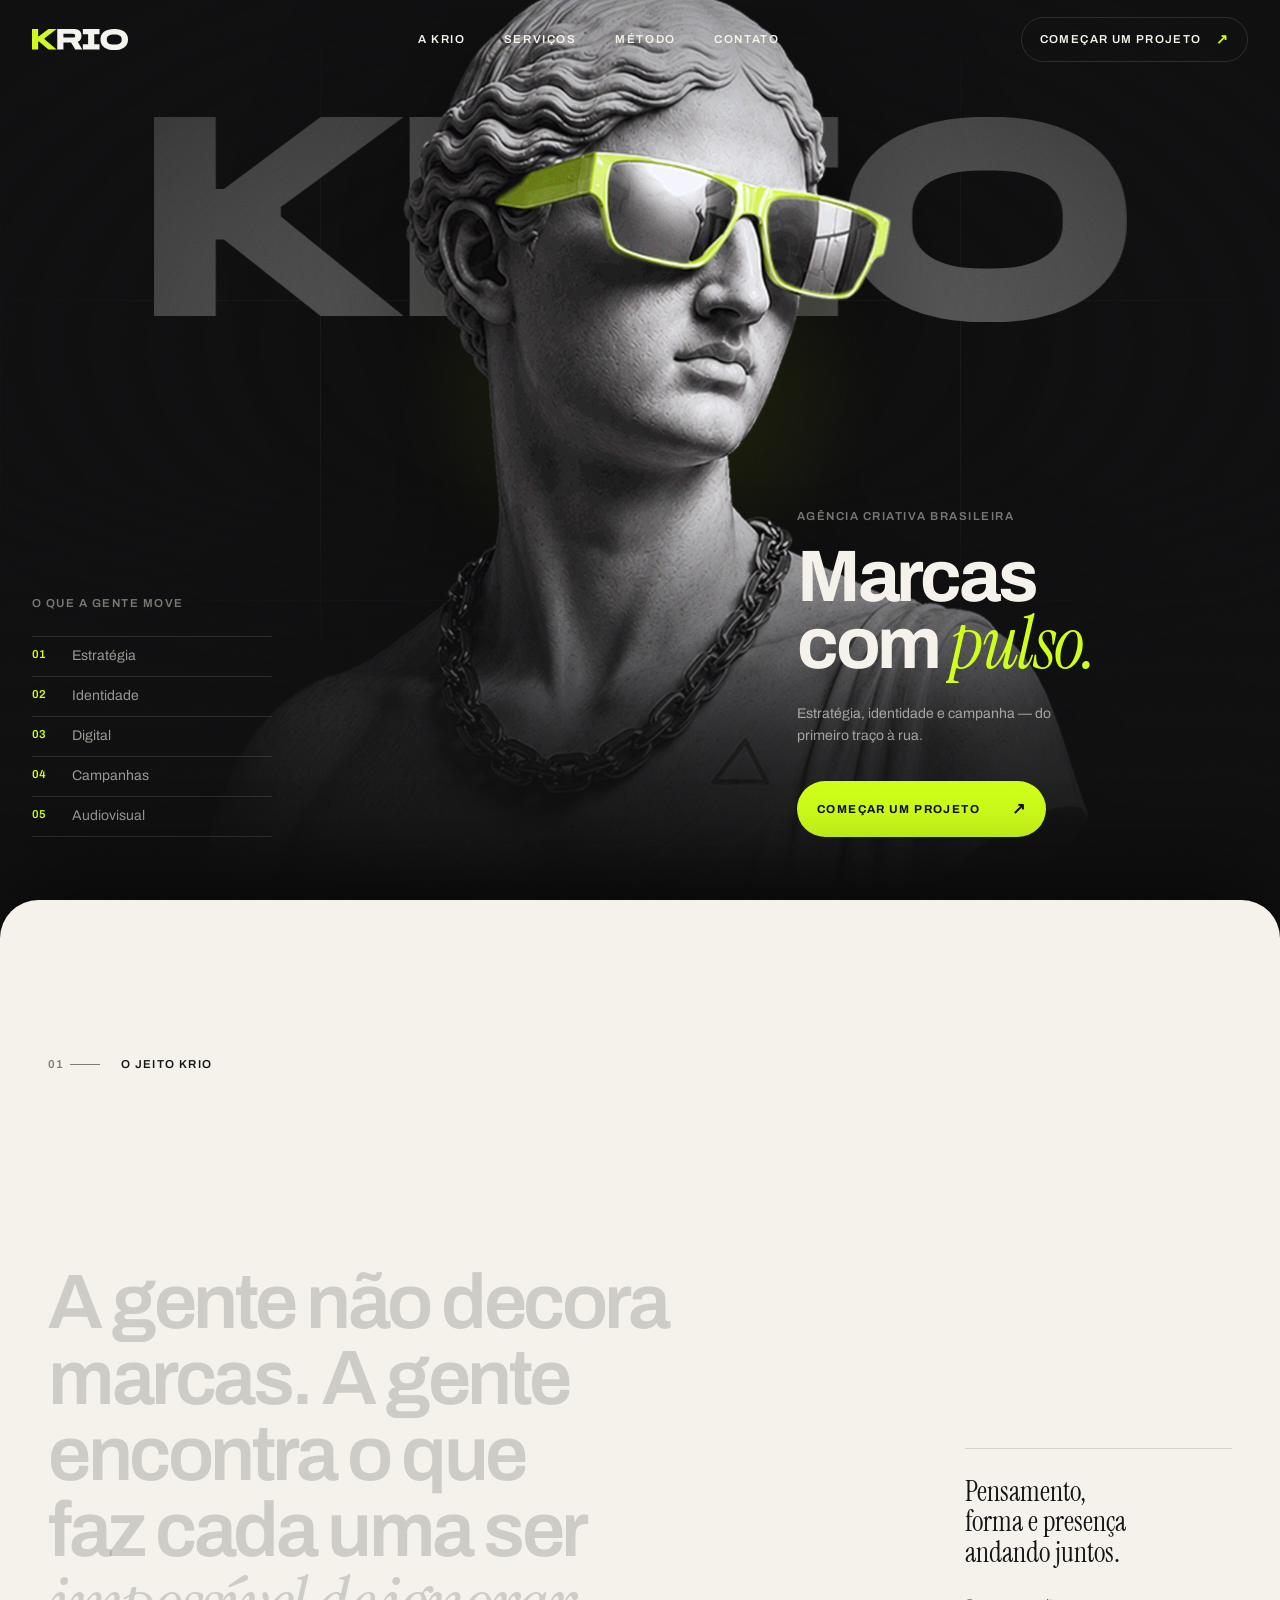
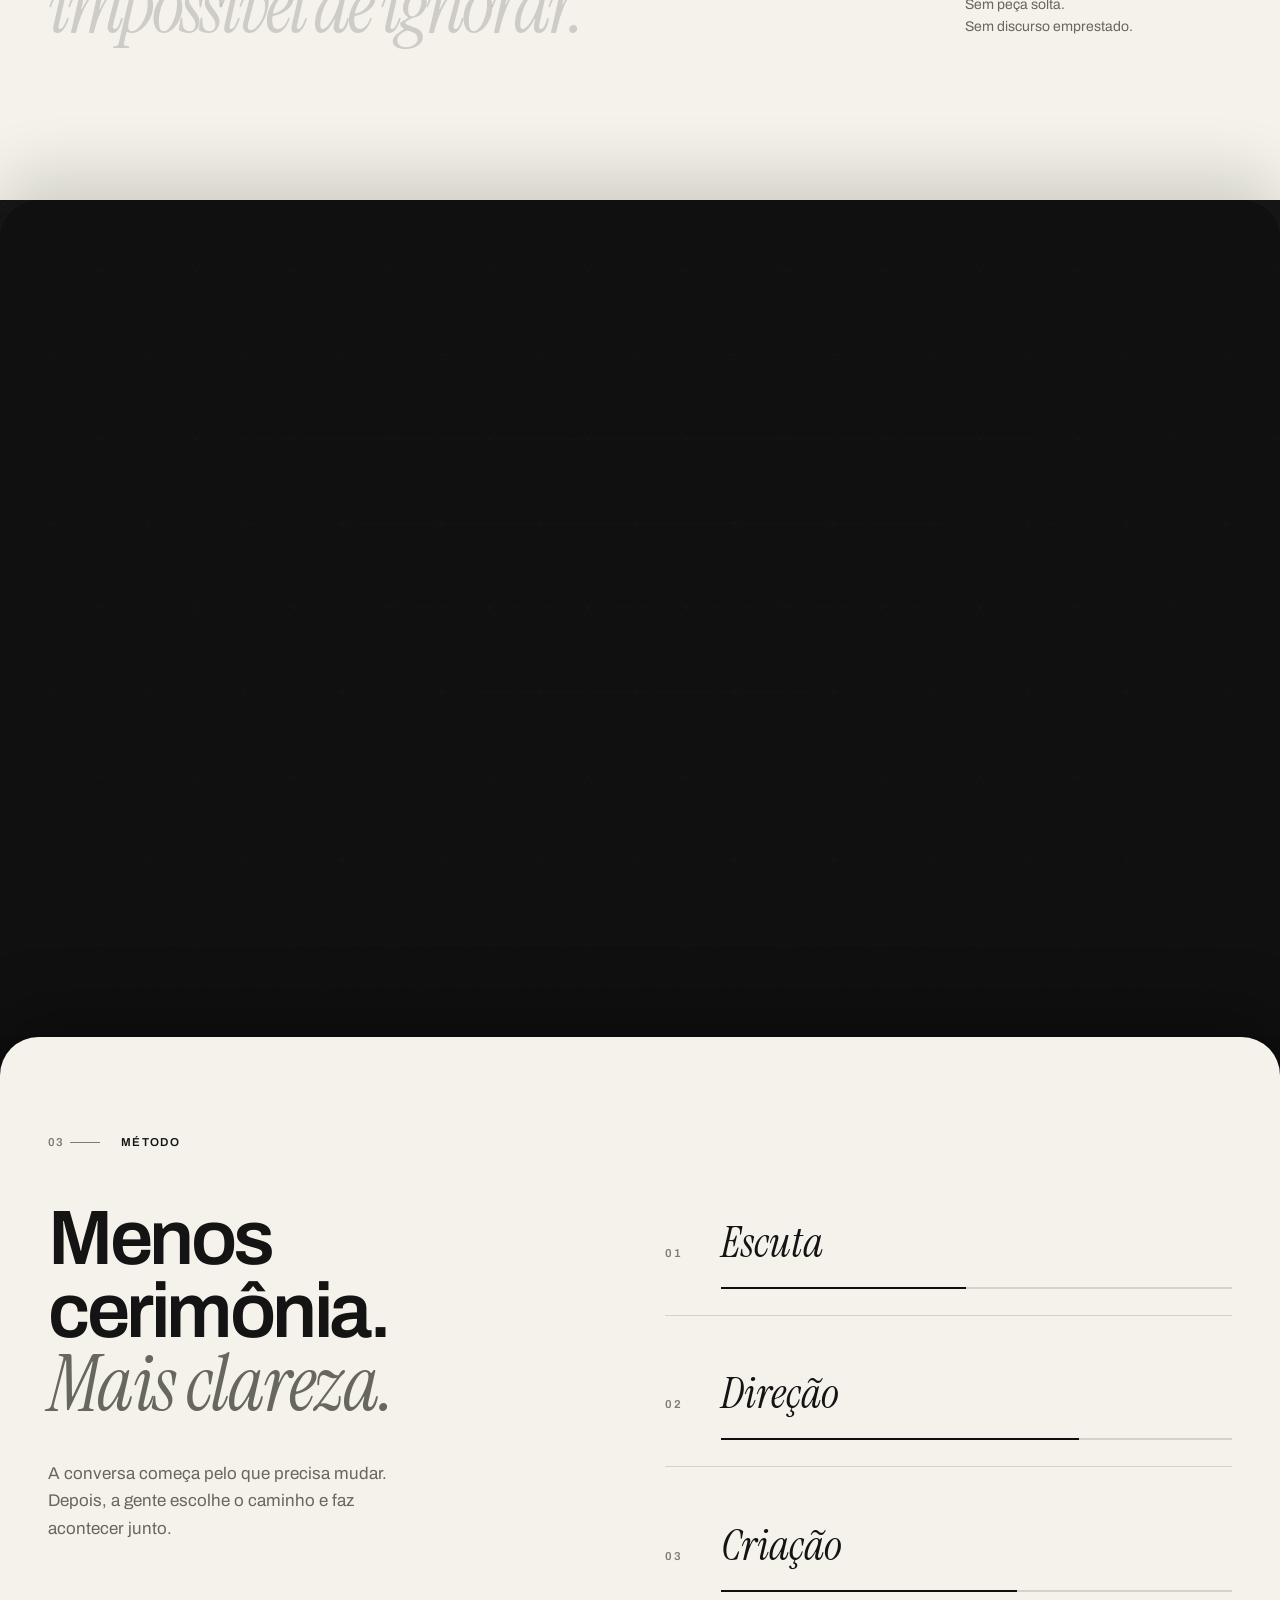
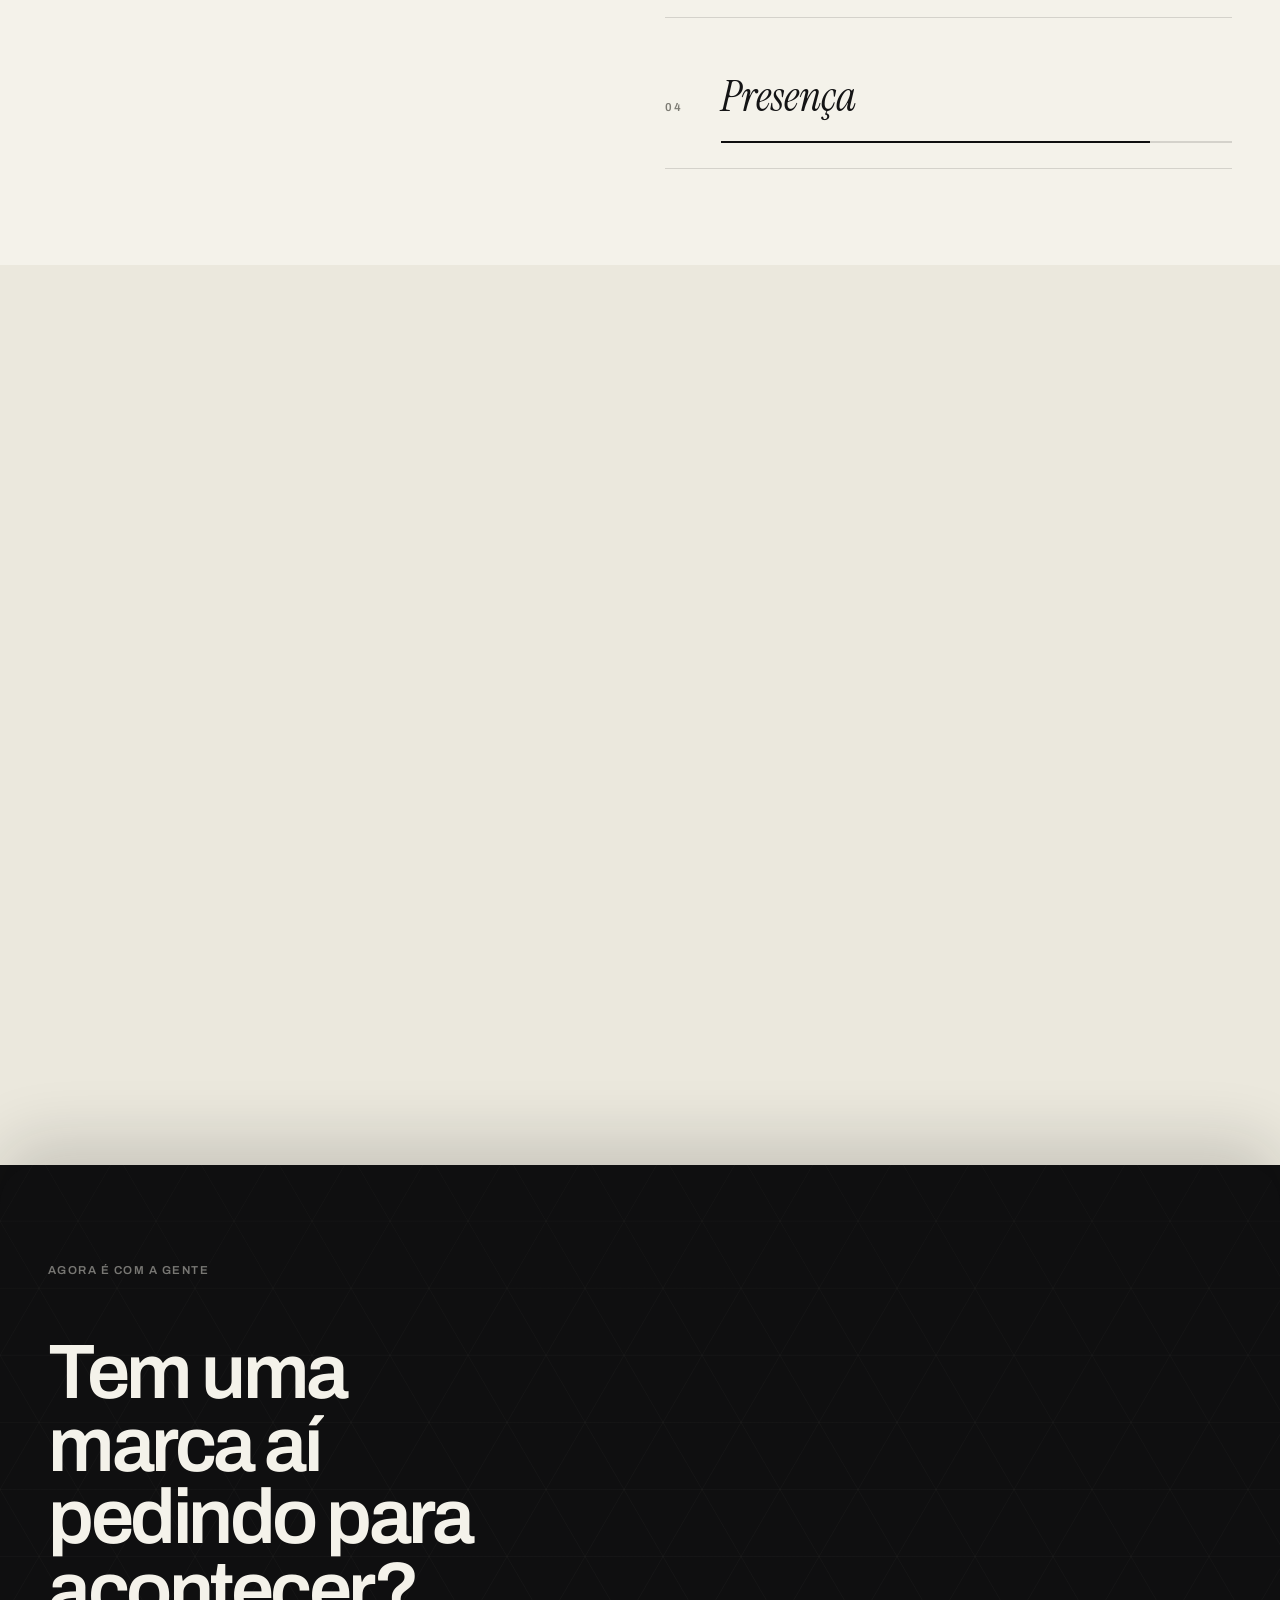
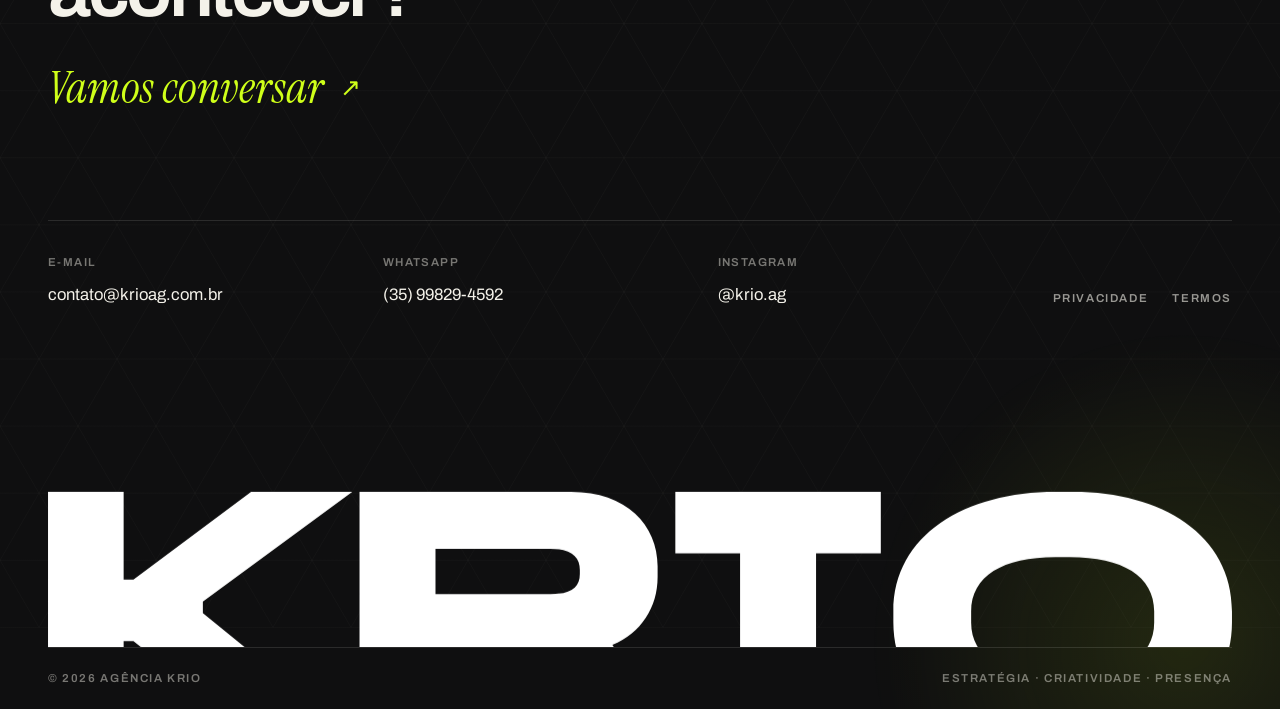
==== commit c334c986: "Move contact address to contato@krioag.com.br Email Routing is live on the zone — MX, SPF and DKIM r" ====
--- a/index.html
+++ b/index.html
@@ -28,7 +28,7 @@
         "description": "Agência criativa de estratégia, identidade, gestão digital, campanhas e audiovisual.",
         "url": "https://krioag.com.br/",
         "logo": "https://krioag.com.br/assets/krio-logo.svg",
-        "email": "contato@agenciakrio.com",
+        "email": "contato@krioag.com.br",
         "telephone": "+5535998294592",
         "sameAs": ["https://www.instagram.com/krio.ag"],
         "knowsAbout": ["Estratégia de marca", "Identidade visual", "Gestão digital", "Campanhas", "Mídia offline", "Audiovisual"]
@@ -62,7 +62,7 @@
         <a href="#contato">Contato</a>
       </nav>
 
-      <a class="header-cta" href="mailto:contato@agenciakrio.com">
+      <a class="header-cta" href="mailto:contato@krioag.com.br">
         <span>Começar um projeto</span><span aria-hidden="true">↗</span>
       </a>
 
@@ -79,7 +79,7 @@
         <a href="#contato"><span>04</span>Contato</a>
       </nav>
       <div class="mobile-menu__footer">
-        <a href="mailto:contato@agenciakrio.com">contato@agenciakrio.com</a>
+        <a href="mailto:contato@krioag.com.br">contato@krioag.com.br</a>
         <a href="https://wa.me/5535998294592" target="_blank" rel="noreferrer">(35) 99829-4592</a>
         <a href="https://www.instagram.com/krio.ag" target="_blank" rel="noreferrer">@krio.ag</a>
       </div>
@@ -113,7 +113,7 @@
           <p class="kicker">Agência criativa brasileira</p>
           <h1 id="hero-title">Marcas com <em>pulso.</em></h1>
           <p>Estratégia, identidade e campanha — do primeiro traço à rua.</p>
-          <a class="button button--lime" href="mailto:contato@agenciakrio.com">
+          <a class="button button--lime" href="mailto:contato@krioag.com.br">
             <span>Começar um projeto</span><span aria-hidden="true">↗</span>
           </a>
         </div>
@@ -249,10 +249,10 @@
         <div class="section-shell contact-inner">
           <p class="contact-label reveal">Agora é com a gente</p>
           <h2 id="contact-title" class="reveal">Tem uma marca aí pedindo para acontecer?</h2>
-          <a class="contact-link reveal" href="mailto:contato@agenciakrio.com">Vamos conversar <span aria-hidden="true">↗</span></a>
+          <a class="contact-link reveal" href="mailto:contato@krioag.com.br">Vamos conversar <span aria-hidden="true">↗</span></a>
 
           <div class="contact-grid reveal">
-            <a href="mailto:contato@agenciakrio.com"><small>E-mail</small><span>contato@agenciakrio.com</span></a>
+            <a href="mailto:contato@krioag.com.br"><small>E-mail</small><span>contato@krioag.com.br</span></a>
             <a href="https://wa.me/5535998294592" target="_blank" rel="noreferrer"><small>WhatsApp</small><span>(35) 99829-4592</span></a>
             <a href="https://www.instagram.com/krio.ag" target="_blank" rel="noreferrer"><small>Instagram</small><span>@krio.ag</span></a>
             <div class="contact-legal">
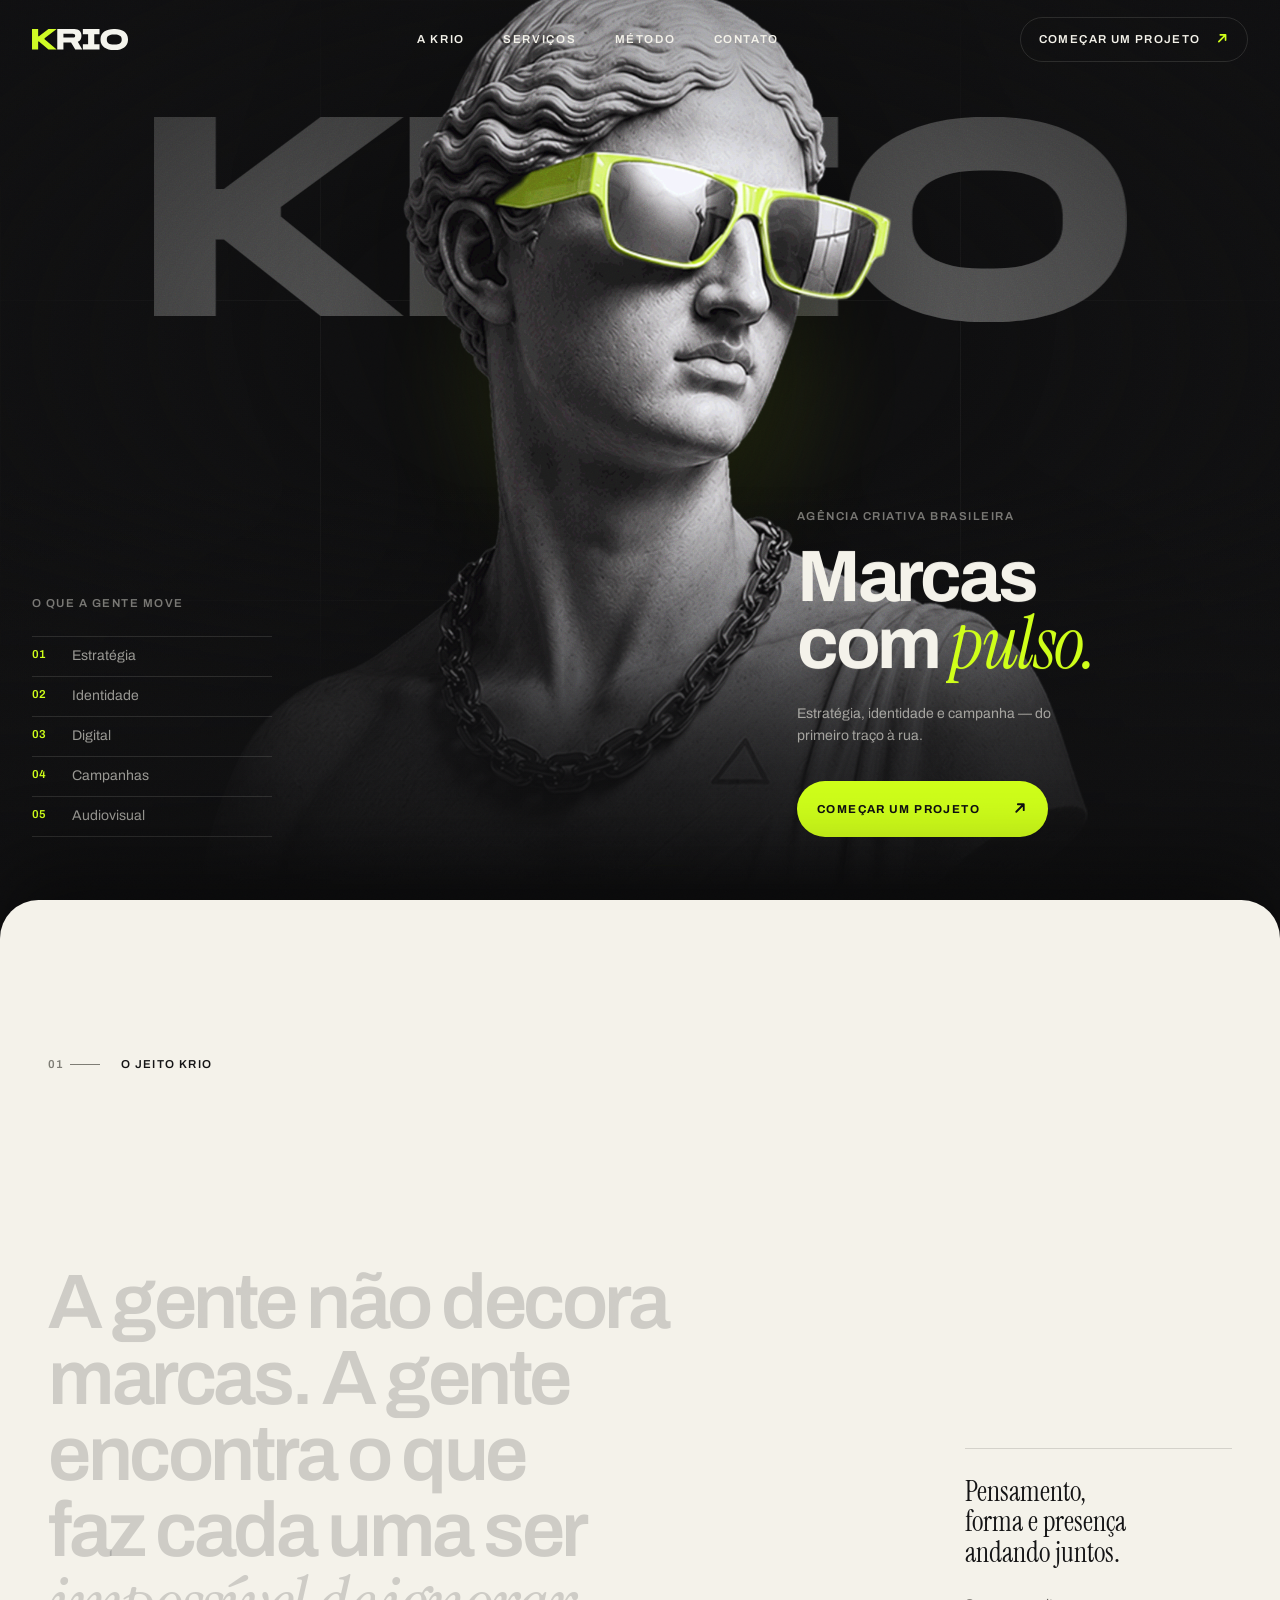
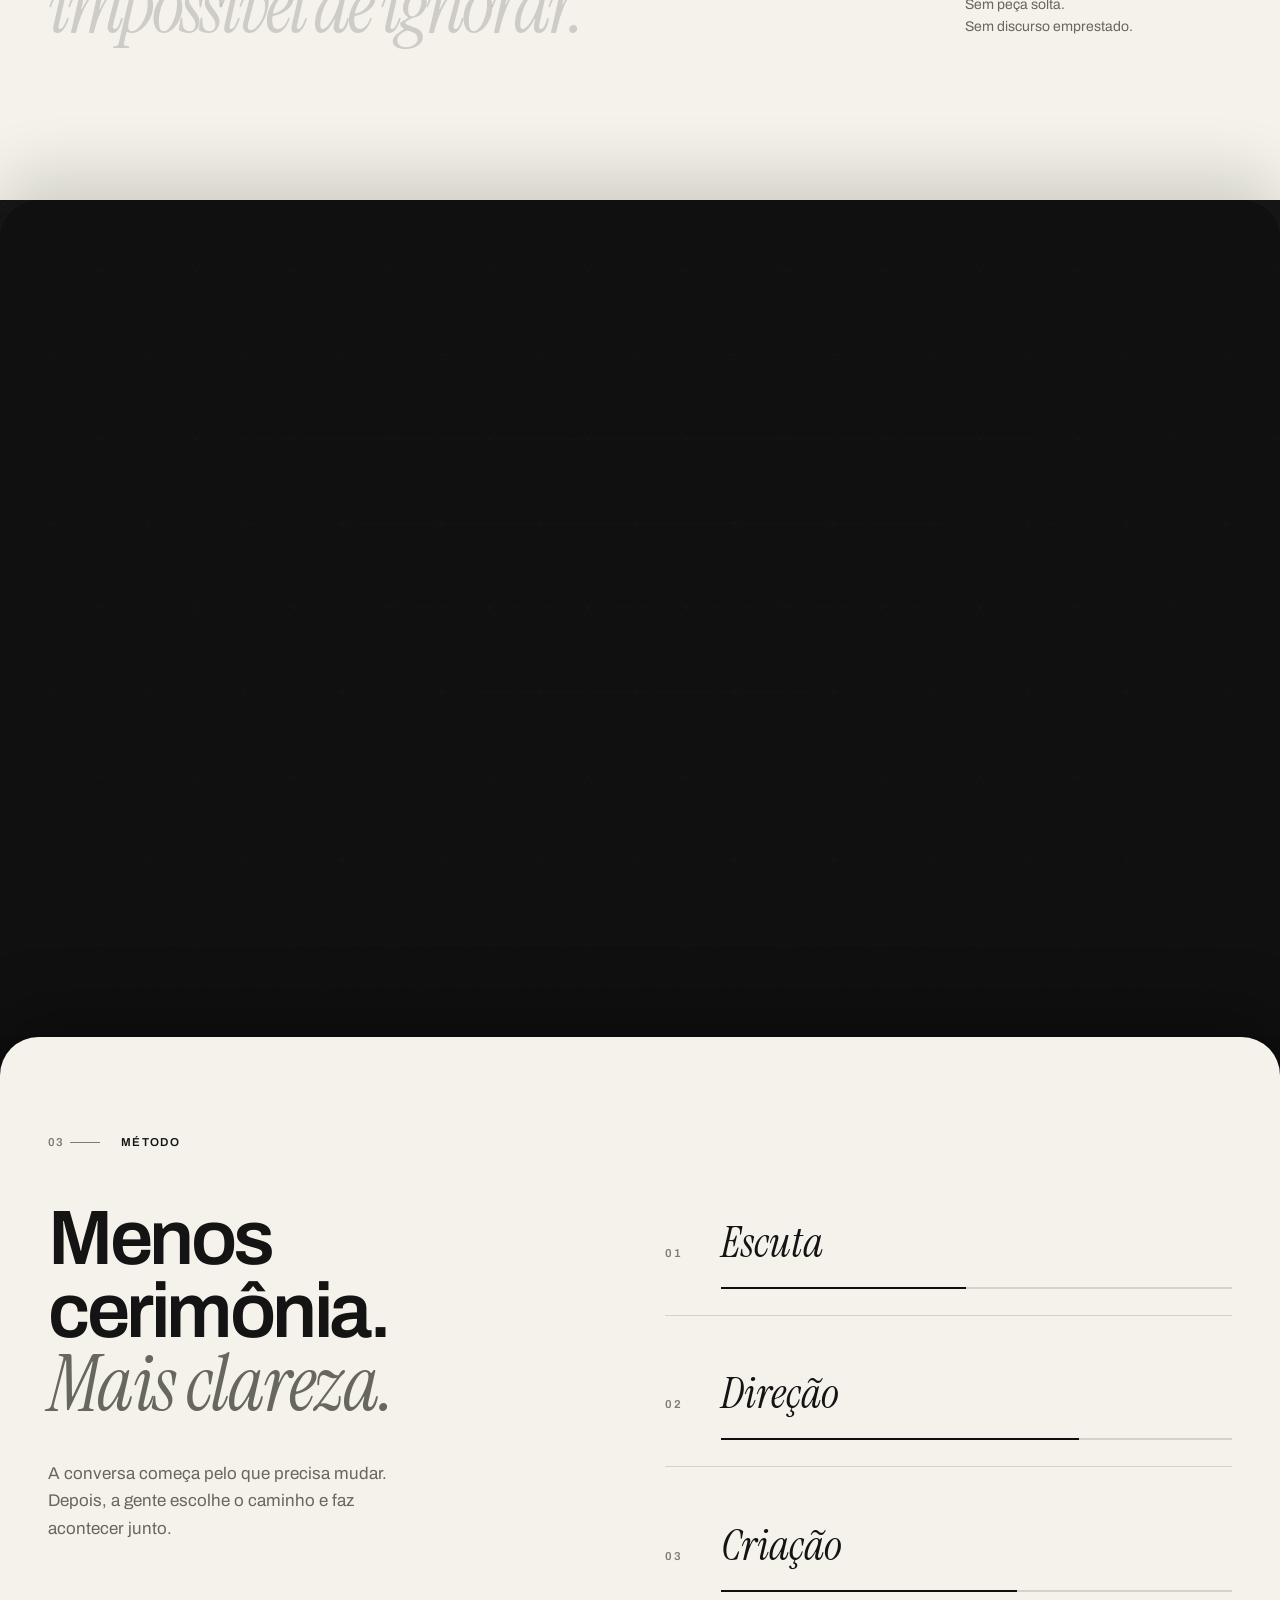
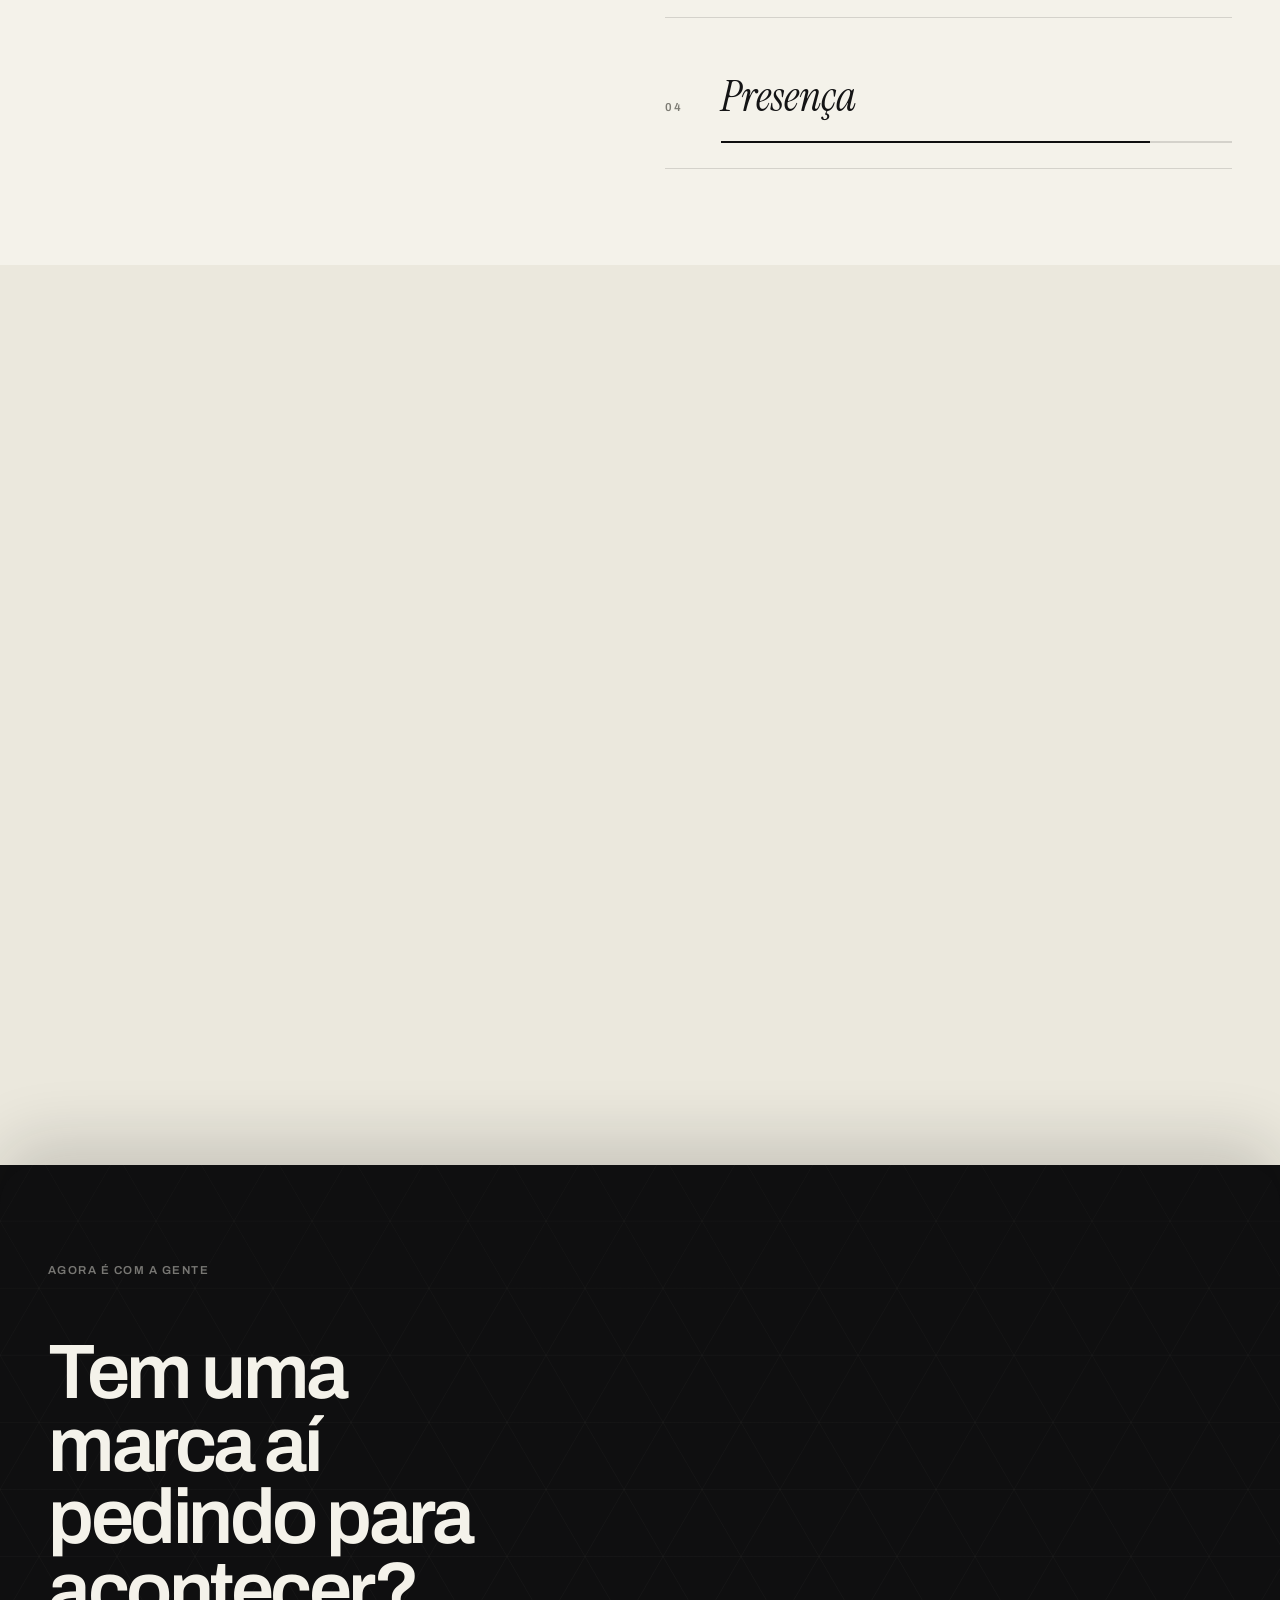
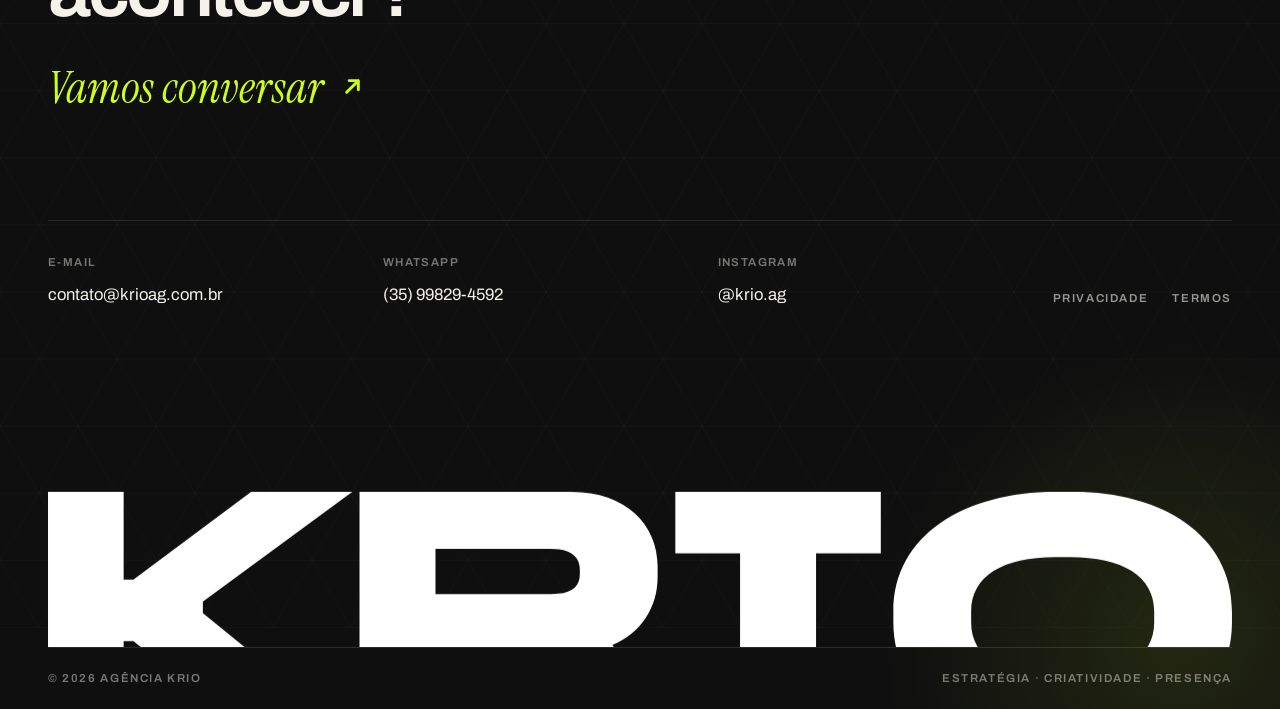
==== commit 351e7c4b: "Fix the card deck on phones and draw the arrows instead of typing them Arrows: U+2197 has an emoji p" ====
--- a/index.html
+++ b/index.html
@@ -63,7 +63,7 @@
       </nav>
 
       <a class="header-cta" href="mailto:contato@krioag.com.br">
-        <span>Começar um projeto</span><span aria-hidden="true">↗</span>
+        <span>Começar um projeto</span><span aria-hidden="true"><svg class="icon-arrow" viewBox="0 0 12 12" aria-hidden="true" focusable="false"><path d="M3.2 8.8 8.8 3.2M4.4 3.2h4.4v4.4"/></svg></span>
       </a>
 
       <button class="menu-button" type="button" aria-controls="mobile-menu" aria-expanded="false" aria-label="Abrir menu">
@@ -114,7 +114,7 @@
           <h1 id="hero-title">Marcas com <em>pulso.</em></h1>
           <p>Estratégia, identidade e campanha — do primeiro traço à rua.</p>
           <a class="button button--lime" href="mailto:contato@krioag.com.br">
-            <span>Começar um projeto</span><span aria-hidden="true">↗</span>
+            <span>Começar um projeto</span><span aria-hidden="true"><svg class="icon-arrow" viewBox="0 0 12 12" aria-hidden="true" focusable="false"><path d="M3.2 8.8 8.8 3.2M4.4 3.2h4.4v4.4"/></svg></span>
           </a>
         </div>
 
@@ -159,7 +159,7 @@
                   <span class="holo-card__num">01</span>
                   <h3>Estratégia de marca</h3>
                   <p>A gente organiza o que a marca é, para quem fala e por que merece atenção.</p>
-                  <span class="holo-card__arrow" aria-hidden="true">&#8599;</span>
+                  <span class="holo-card__arrow" aria-hidden="true"><svg class="icon-arrow" viewBox="0 0 12 12" aria-hidden="true" focusable="false"><path d="M3.2 8.8 8.8 3.2M4.4 3.2h4.4v4.4"/></svg></span>
                 </div>
               </div>
             </article>
@@ -171,7 +171,7 @@
                   <span class="holo-card__num">02</span>
                   <h3>Identidade visual</h3>
                   <p>Forma, cor e sistema para a marca ser reconhecida antes mesmo de dizer o nome.</p>
-                  <span class="holo-card__arrow" aria-hidden="true">&#8599;</span>
+                  <span class="holo-card__arrow" aria-hidden="true"><svg class="icon-arrow" viewBox="0 0 12 12" aria-hidden="true" focusable="false"><path d="M3.2 8.8 8.8 3.2M4.4 3.2h4.4v4.4"/></svg></span>
                 </div>
               </div>
             </article>
@@ -183,7 +183,7 @@
                   <span class="holo-card__num">03</span>
                   <h3>Gestão digital</h3>
                   <p>Conteúdo e mídia com direção. Presença constante sem virar barulho de feed.</p>
-                  <span class="holo-card__arrow" aria-hidden="true">&#8599;</span>
+                  <span class="holo-card__arrow" aria-hidden="true"><svg class="icon-arrow" viewBox="0 0 12 12" aria-hidden="true" focusable="false"><path d="M3.2 8.8 8.8 3.2M4.4 3.2h4.4v4.4"/></svg></span>
                 </div>
               </div>
             </article>
@@ -195,7 +195,7 @@
                   <span class="holo-card__num">04</span>
                   <h3>Campanhas &amp; offline</h3>
                   <p>Ideias que saem da tela e ganham rua, ponto de venda, impressão e conversa.</p>
-                  <span class="holo-card__arrow" aria-hidden="true">&#8599;</span>
+                  <span class="holo-card__arrow" aria-hidden="true"><svg class="icon-arrow" viewBox="0 0 12 12" aria-hidden="true" focusable="false"><path d="M3.2 8.8 8.8 3.2M4.4 3.2h4.4v4.4"/></svg></span>
                 </div>
               </div>
             </article>
@@ -207,7 +207,7 @@
                   <span class="holo-card__num">05</span>
                   <h3>Audiovisual</h3>
                   <p>Roteiro, captação e movimento para histórias que pedem mais do que uma imagem.</p>
-                  <span class="holo-card__arrow" aria-hidden="true">&#8599;</span>
+                  <span class="holo-card__arrow" aria-hidden="true"><svg class="icon-arrow" viewBox="0 0 12 12" aria-hidden="true" focusable="false"><path d="M3.2 8.8 8.8 3.2M4.4 3.2h4.4v4.4"/></svg></span>
                 </div>
               </div>
             </article>
@@ -249,7 +249,7 @@
         <div class="section-shell contact-inner">
           <p class="contact-label reveal">Agora é com a gente</p>
           <h2 id="contact-title" class="reveal">Tem uma marca aí pedindo para acontecer?</h2>
-          <a class="contact-link reveal" href="mailto:contato@krioag.com.br">Vamos conversar <span aria-hidden="true">↗</span></a>
+          <a class="contact-link reveal" href="mailto:contato@krioag.com.br">Vamos conversar <span aria-hidden="true"><svg class="icon-arrow" viewBox="0 0 12 12" aria-hidden="true" focusable="false"><path d="M3.2 8.8 8.8 3.2M4.4 3.2h4.4v4.4"/></svg></span></a>
 
           <div class="contact-grid reveal">
             <a href="mailto:contato@krioag.com.br"><small>E-mail</small><span>contato@krioag.com.br</span></a>
--- a/styles.css
+++ b/styles.css
@@ -121,6 +121,22 @@
 a {
   color: inherit;
   text-decoration: none;
+}
+
+/* Seta em SVG, não em caractere. O U+2197 tem apresentação emoji em iOS e
+   Android, e virava um ícone colorido no celular. Desenhada herda a cor do
+   texto e escala com a fonte. */
+.icon-arrow {
+  display: inline-block;
+  width: 1em;
+  height: 1em;
+  flex: none;
+  vertical-align: -0.1em;
+  fill: none;
+  stroke: currentColor;
+  stroke-width: 1.4;
+  stroke-linecap: round;
+  stroke-linejoin: round;
 }
 
 /* grain do hero — mais denso que o do site inteiro, so sobre a imagem */
@@ -1866,18 +1882,23 @@
     display: flex;
     gap: 0.9rem;
     overflow-x: auto;
+    overscroll-behavior-x: contain;
     scroll-snap-type: x mandatory;
-    /* sangra até a borda da tela e devolve o respiro com padding */
-    margin-inline: calc(var(--shell-gutter, 1.5rem) * -1);
-    padding-inline: var(--shell-gutter, 1.5rem);
+    /* Sem sangramento: a versão anterior puxava as margens por uma variável
+       --shell-gutter que não existe, caía no fallback de 1.5rem e estourava
+       8px além do gutter real, cortando a primeira carta fora da tela. */
     padding-bottom: 0.75rem;
     scrollbar-width: thin;
-    scrollbar-color: rgba(207, 251, 36, 0.3) transparent;
+    scrollbar-color: rgba(207, 251, 36, 0.25) transparent;
   }
 
   .holo-card {
-    flex: 0 0 min(62vw, 15.5rem);
+    flex: 0 0 min(66vw, 15.5rem);
     scroll-snap-align: start;
+  }
+
+  .holo-card__face {
+    aspect-ratio: 0.82;
   }
 
   .holo-deck::-webkit-scrollbar {
@@ -1899,8 +1920,11 @@
     transform: none !important;
   }
 
+  /* color-dodge sobre fundo escuro estoura: parado, o verniz virava um
+     borrão verde. Sem mesclagem e mais fraco ele lê como brilho de verniz. */
   .holo-card__foil {
-    opacity: 0.16 !important;
+    opacity: 0.1 !important;
+    mix-blend-mode: normal !important;
   }
 
   .holo-card__glare {
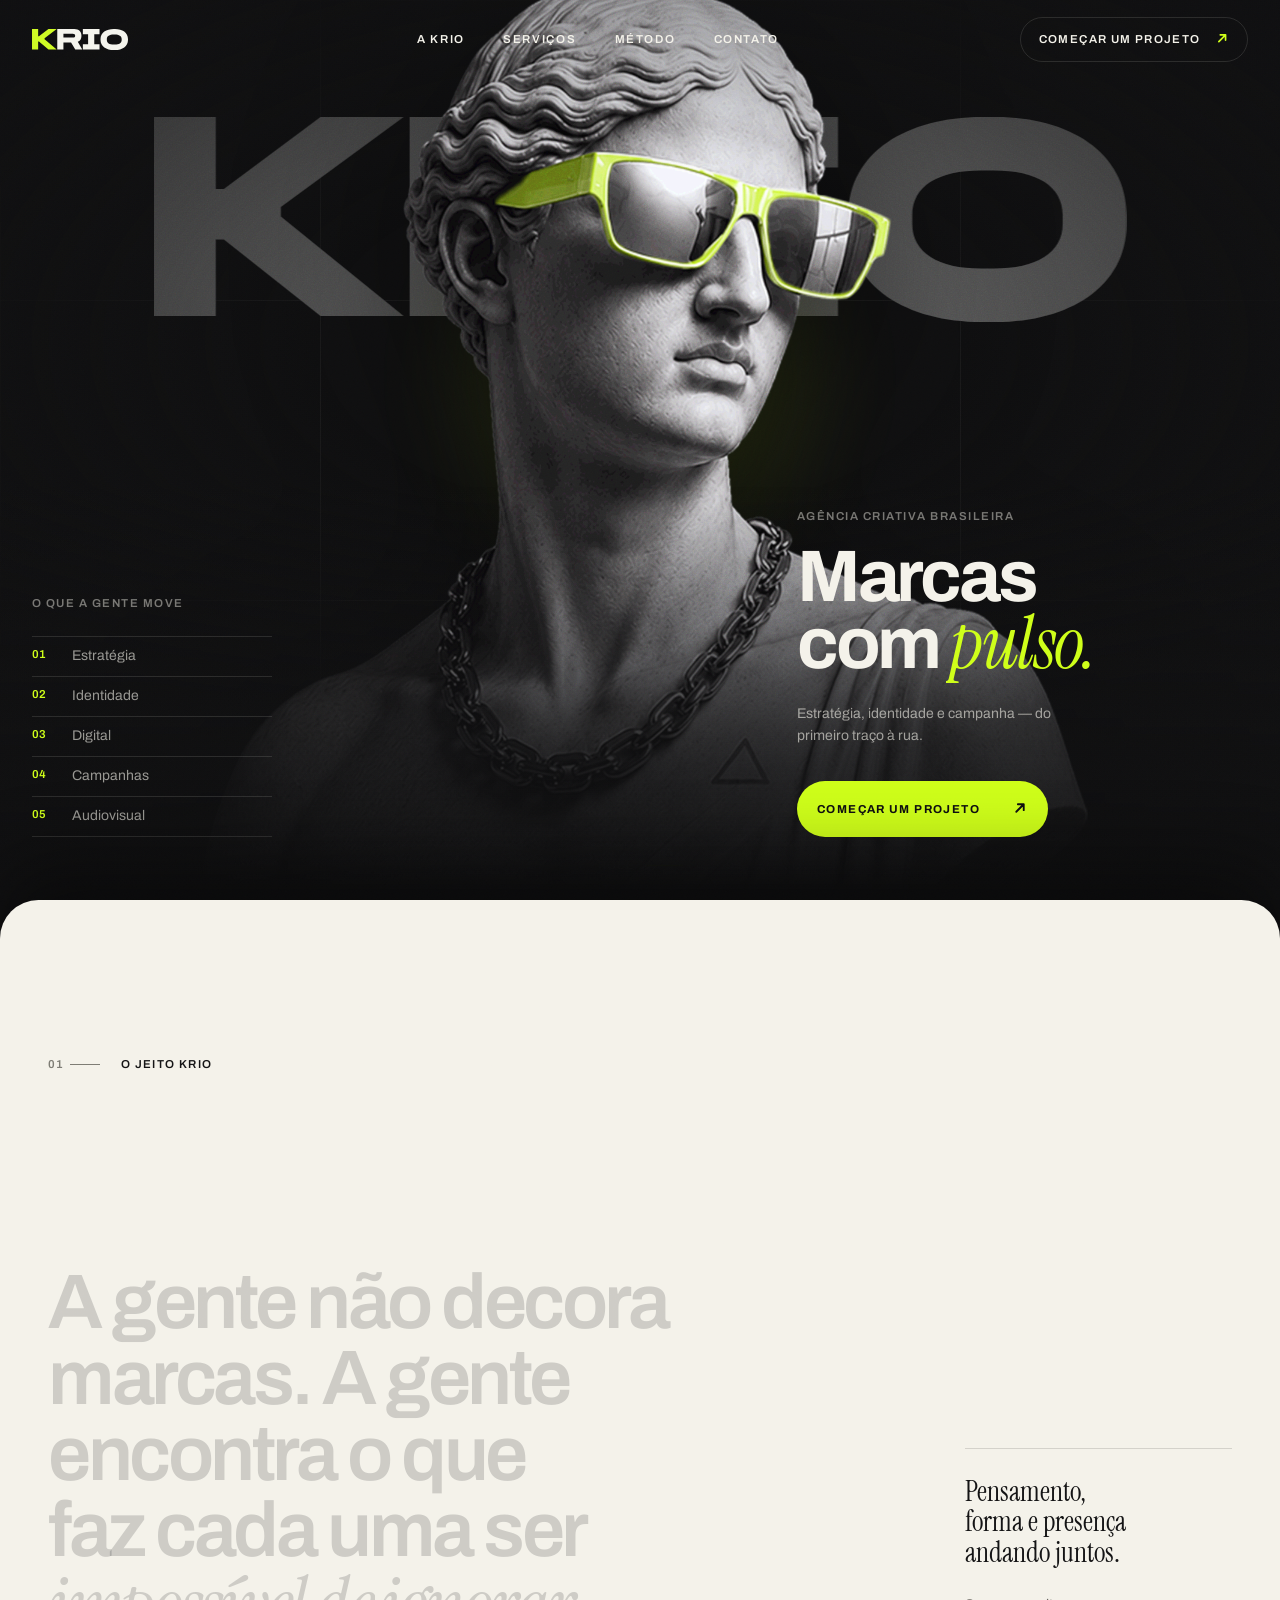
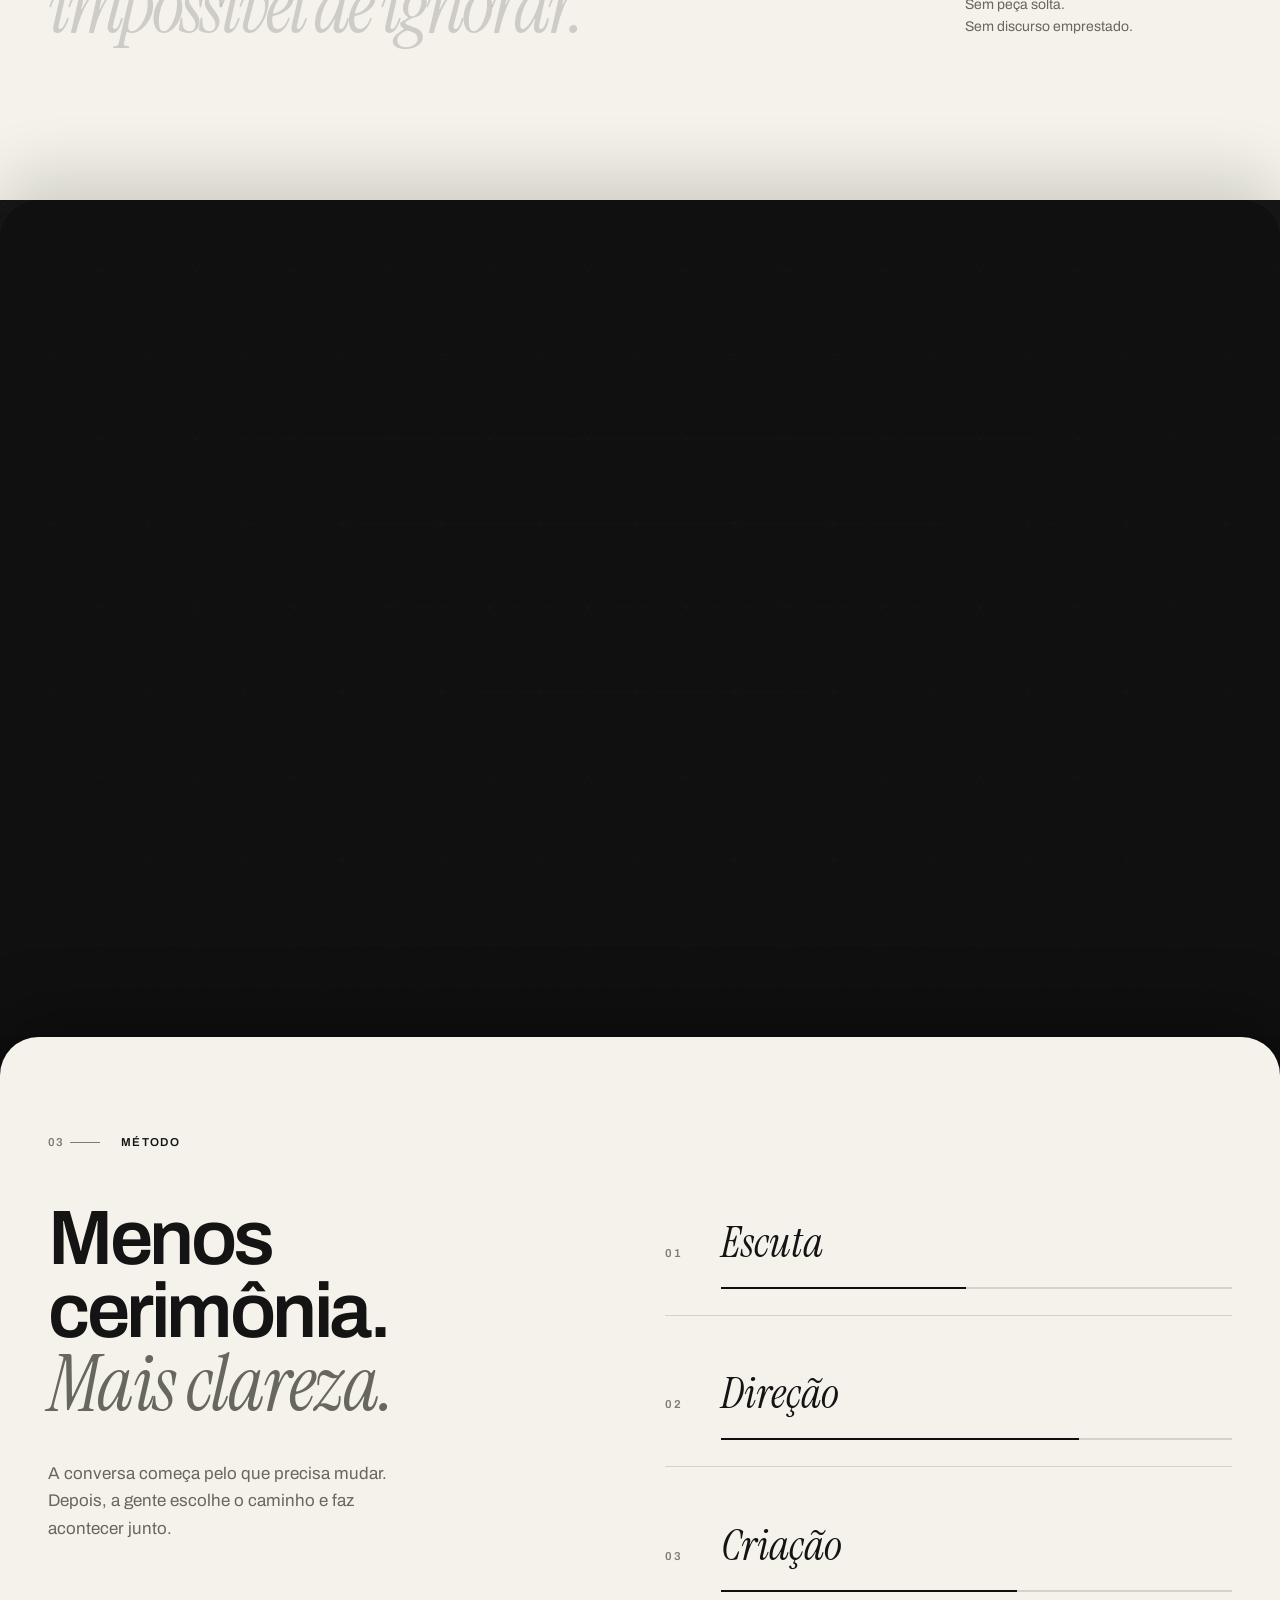
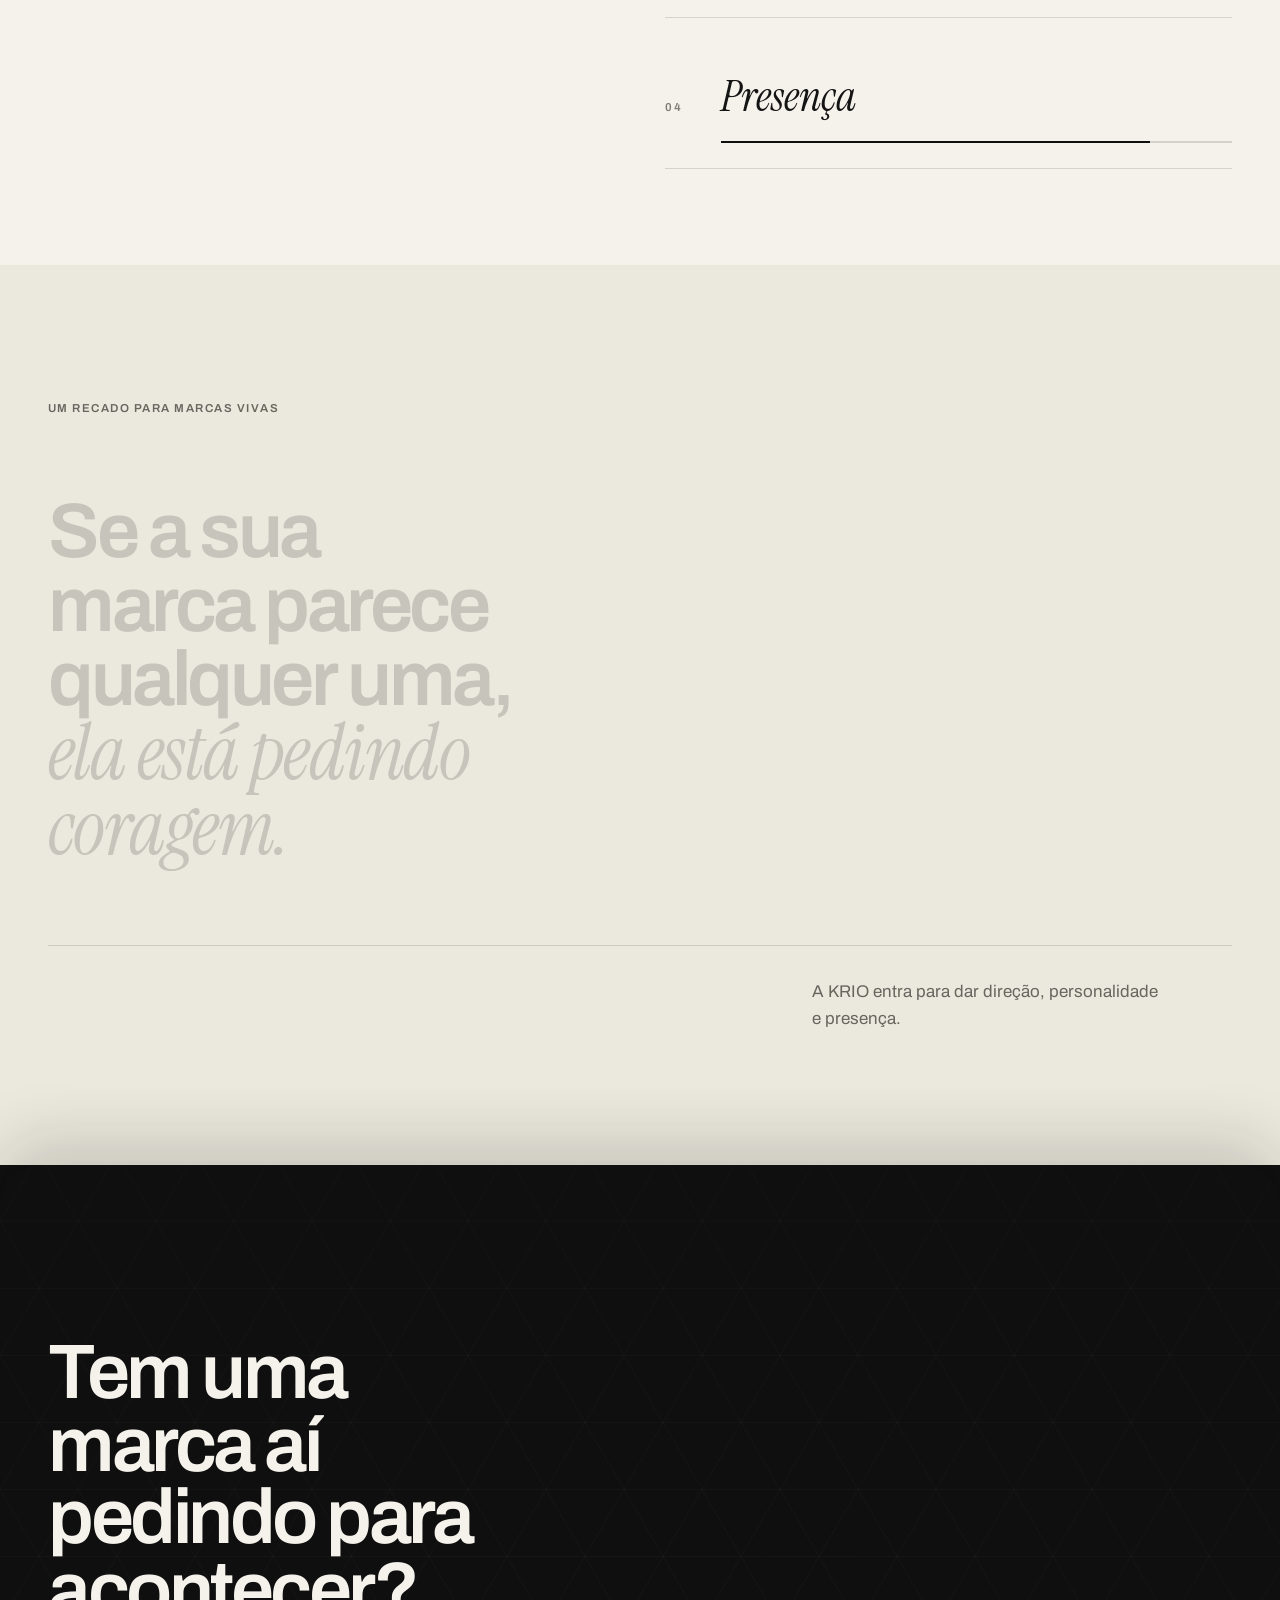
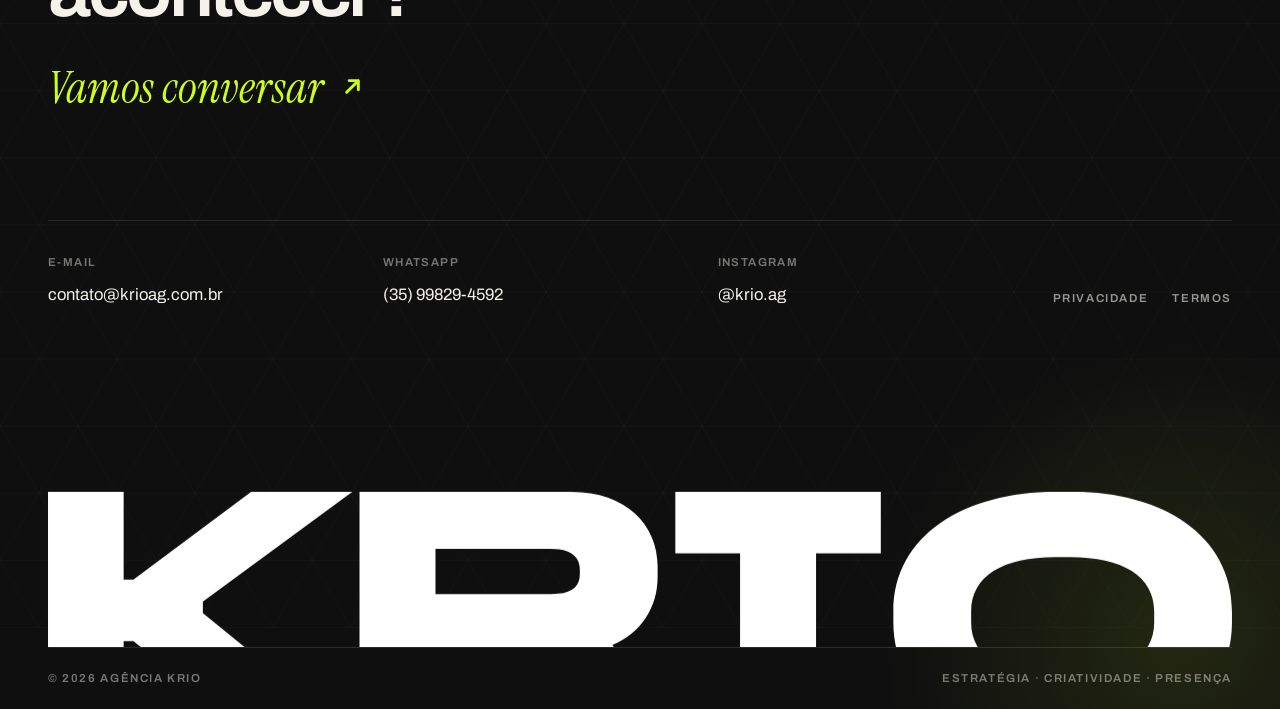
==== commit 47423d07: "Point the main CTAs at WhatsApp while the business line is pending The three calls to action — heade" ====
--- a/index.html
+++ b/index.html
@@ -62,7 +62,7 @@
         <a href="#contato">Contato</a>
       </nav>
 
-      <a class="header-cta" href="mailto:contato@krioag.com.br">
+      <a class="header-cta" href="https://wa.me/5535998294592?text=Oi%2C%20vim%20pelo%20site%20da%20KRIO." target="_blank" rel="noreferrer">
         <span>Começar um projeto</span><span aria-hidden="true"><svg class="icon-arrow" viewBox="0 0 12 12" aria-hidden="true" focusable="false"><path d="M3.2 8.8 8.8 3.2M4.4 3.2h4.4v4.4"/></svg></span>
       </a>
 
@@ -80,7 +80,7 @@
       </nav>
       <div class="mobile-menu__footer">
         <a href="mailto:contato@krioag.com.br">contato@krioag.com.br</a>
-        <a href="https://wa.me/5535998294592" target="_blank" rel="noreferrer">(35) 99829-4592</a>
+        <a href="https://wa.me/5535998294592?text=Oi%2C%20vim%20pelo%20site%20da%20KRIO." target="_blank" rel="noreferrer">(35) 99829-4592</a>
         <a href="https://www.instagram.com/krio.ag" target="_blank" rel="noreferrer">@krio.ag</a>
       </div>
     </aside>
@@ -113,7 +113,7 @@
           <p class="kicker">Agência criativa brasileira</p>
           <h1 id="hero-title">Marcas com <em>pulso.</em></h1>
           <p>Estratégia, identidade e campanha — do primeiro traço à rua.</p>
-          <a class="button button--lime" href="mailto:contato@krioag.com.br">
+          <a class="button button--lime" href="https://wa.me/5535998294592?text=Oi%2C%20vim%20pelo%20site%20da%20KRIO." target="_blank" rel="noreferrer">
             <span>Começar um projeto</span><span aria-hidden="true"><svg class="icon-arrow" viewBox="0 0 12 12" aria-hidden="true" focusable="false"><path d="M3.2 8.8 8.8 3.2M4.4 3.2h4.4v4.4"/></svg></span>
           </a>
         </div>
@@ -249,11 +249,11 @@
         <div class="section-shell contact-inner">
           <p class="contact-label reveal">Agora é com a gente</p>
           <h2 id="contact-title" class="reveal">Tem uma marca aí pedindo para acontecer?</h2>
-          <a class="contact-link reveal" href="mailto:contato@krioag.com.br">Vamos conversar <span aria-hidden="true"><svg class="icon-arrow" viewBox="0 0 12 12" aria-hidden="true" focusable="false"><path d="M3.2 8.8 8.8 3.2M4.4 3.2h4.4v4.4"/></svg></span></a>
+          <a class="contact-link reveal" href="https://wa.me/5535998294592?text=Oi%2C%20vim%20pelo%20site%20da%20KRIO." target="_blank" rel="noreferrer">Vamos conversar <span aria-hidden="true"><svg class="icon-arrow" viewBox="0 0 12 12" aria-hidden="true" focusable="false"><path d="M3.2 8.8 8.8 3.2M4.4 3.2h4.4v4.4"/></svg></span></a>
 
           <div class="contact-grid reveal">
             <a href="mailto:contato@krioag.com.br"><small>E-mail</small><span>contato@krioag.com.br</span></a>
-            <a href="https://wa.me/5535998294592" target="_blank" rel="noreferrer"><small>WhatsApp</small><span>(35) 99829-4592</span></a>
+            <a href="https://wa.me/5535998294592?text=Oi%2C%20vim%20pelo%20site%20da%20KRIO." target="_blank" rel="noreferrer"><small>WhatsApp</small><span>(35) 99829-4592</span></a>
             <a href="https://www.instagram.com/krio.ag" target="_blank" rel="noreferrer"><small>Instagram</small><span>@krio.ag</span></a>
             <div class="contact-legal">
               <a href="privacidade.html">Privacidade</a>
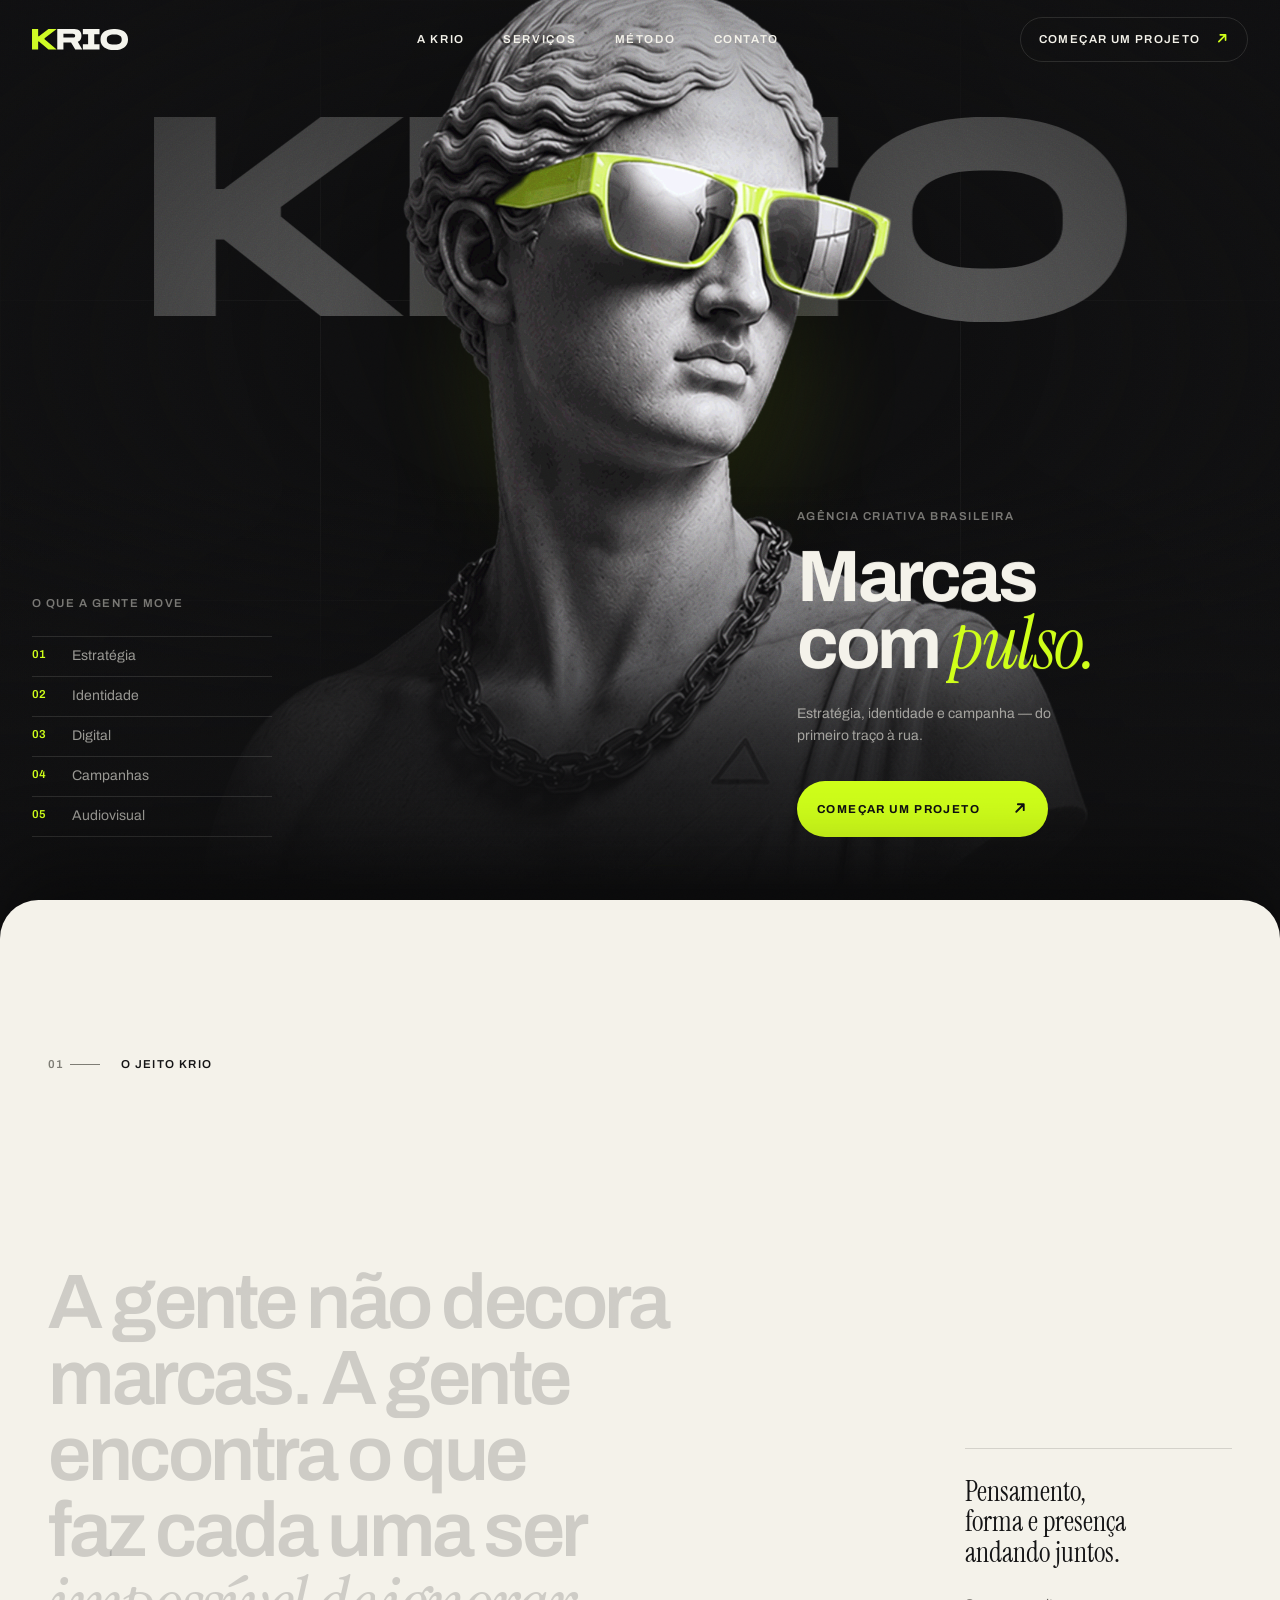
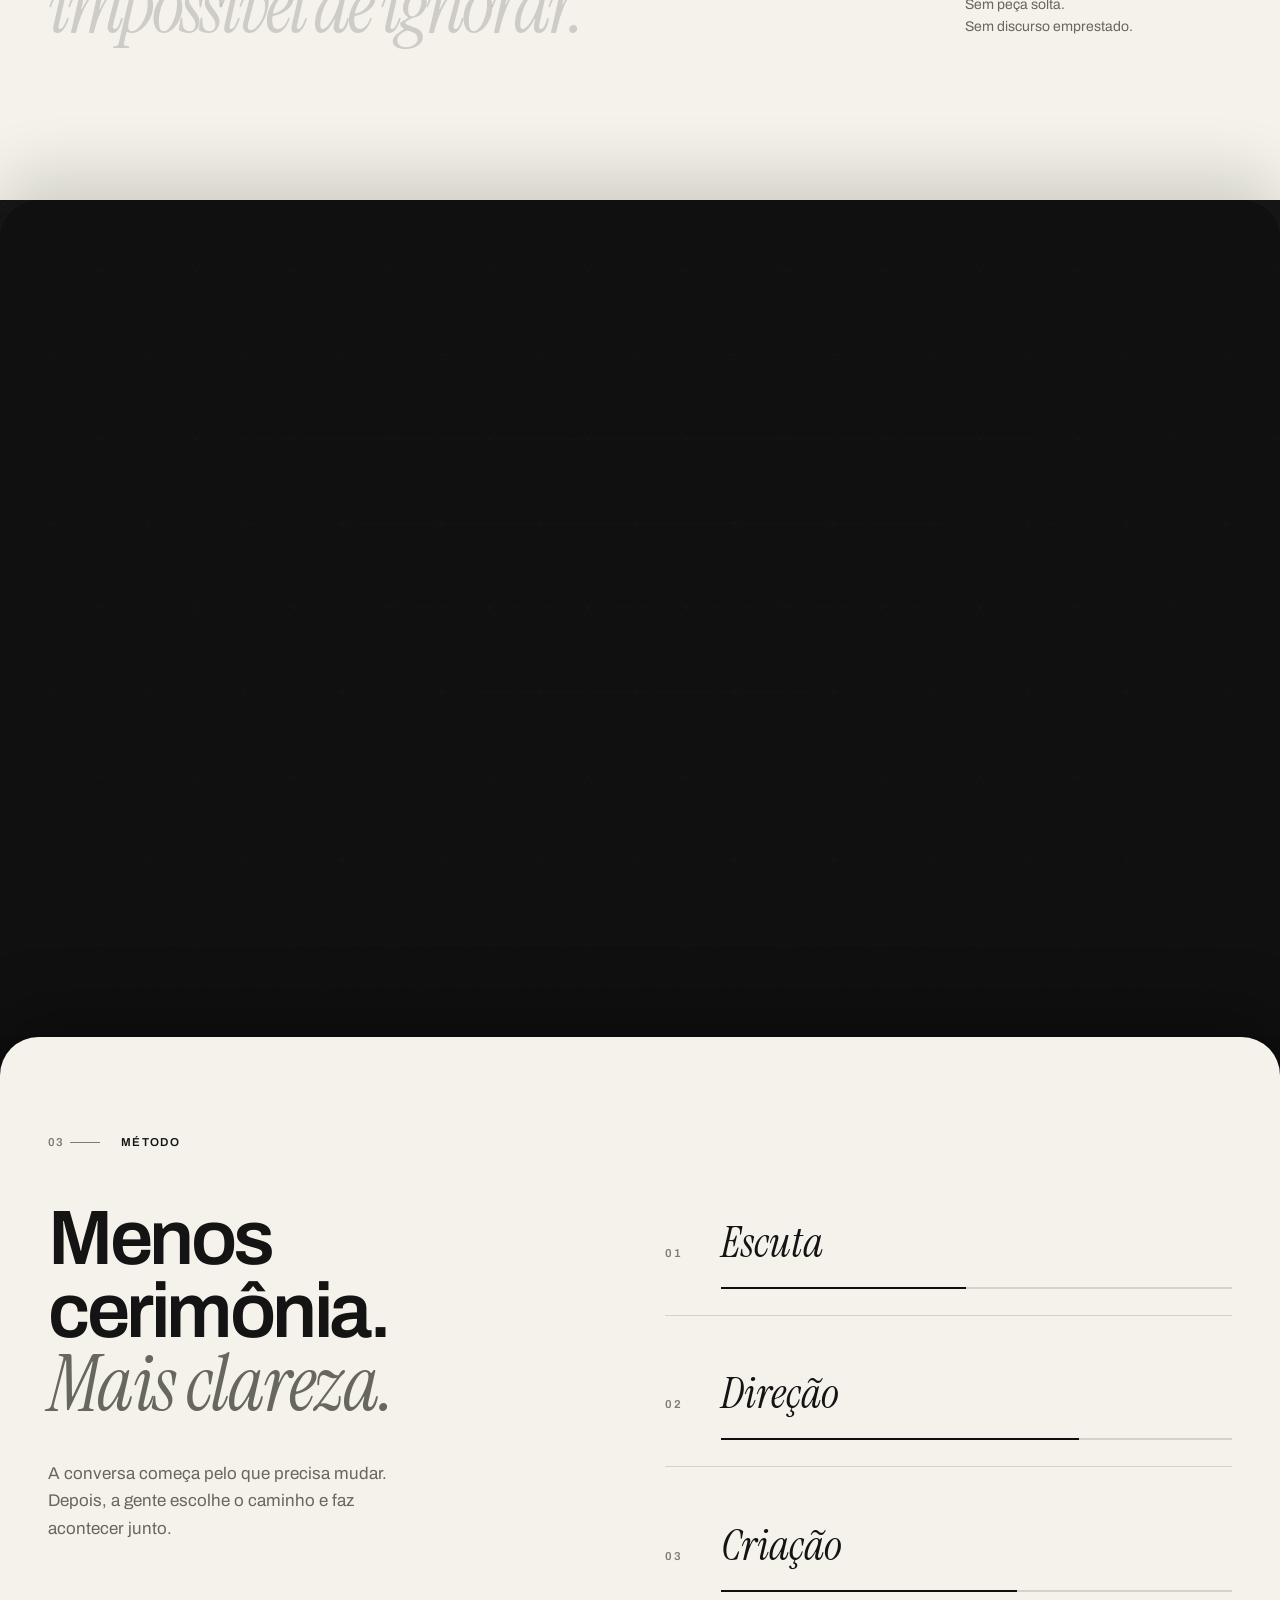
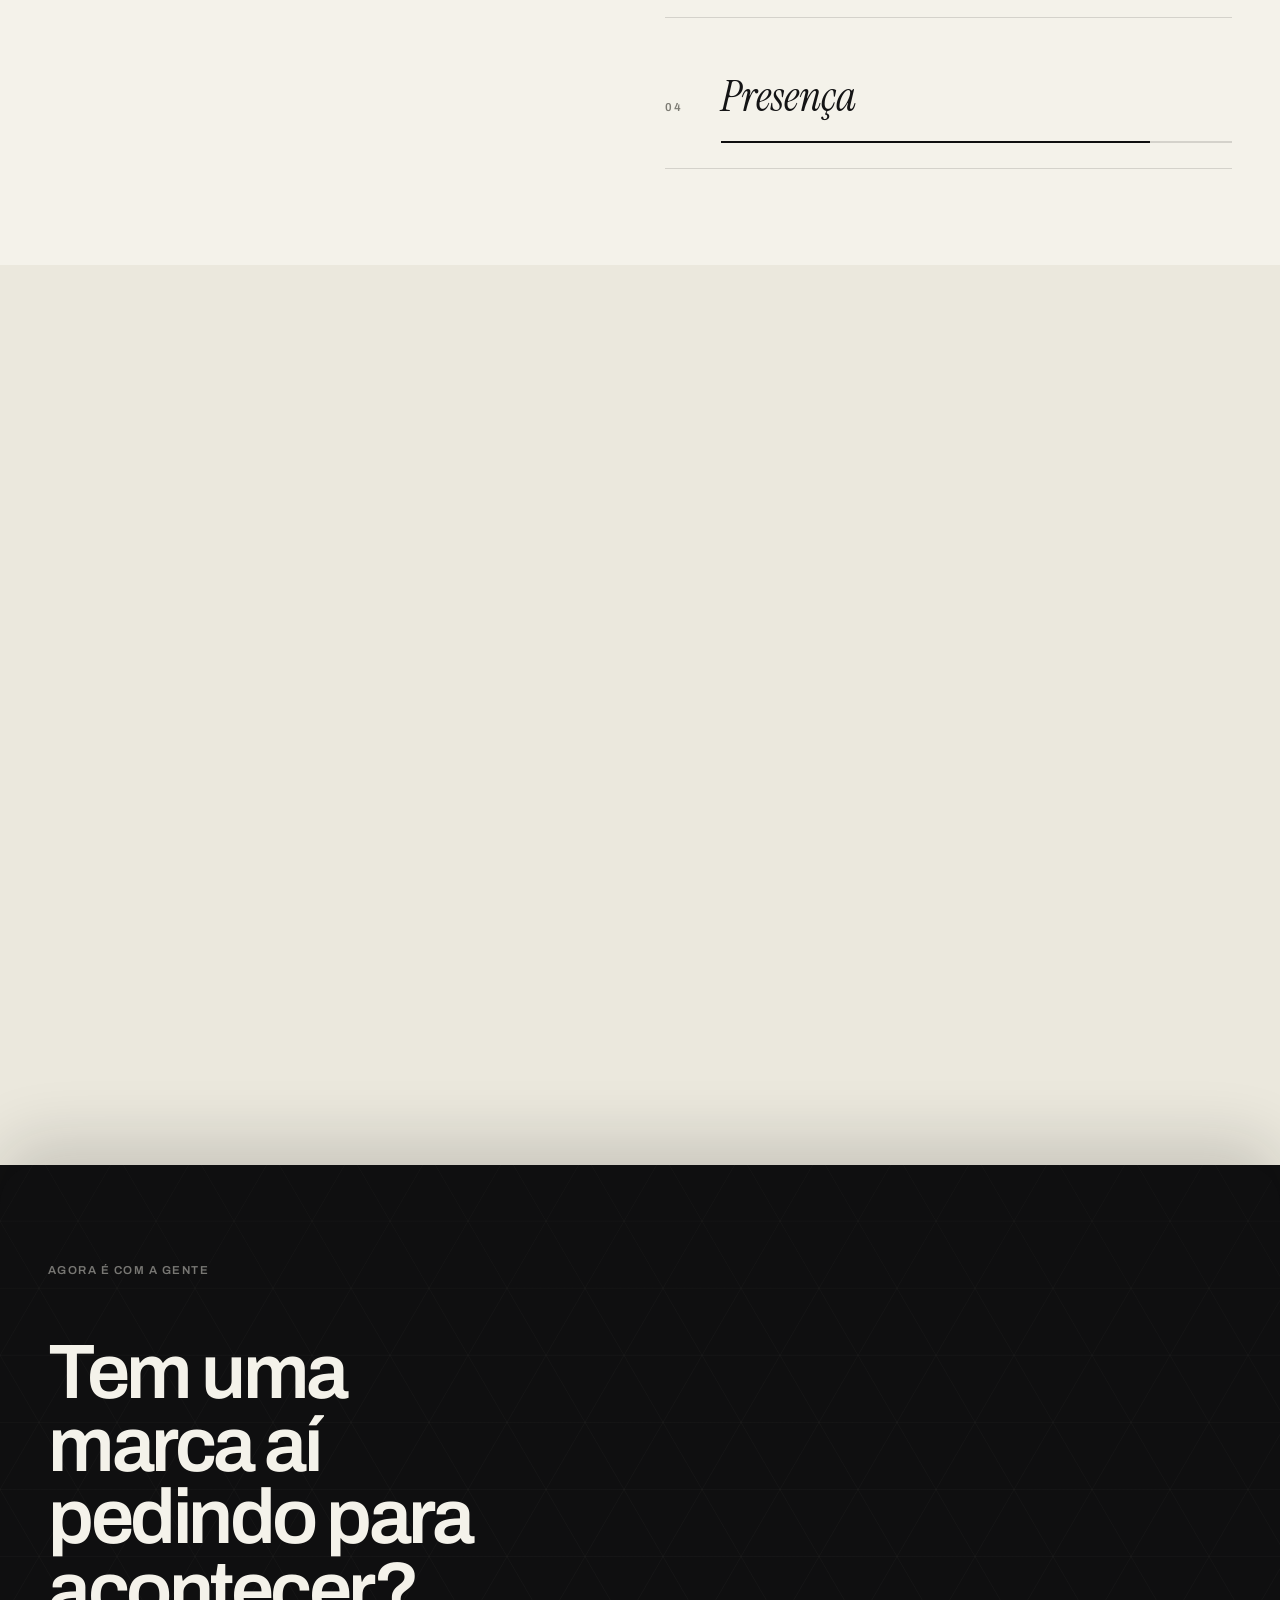
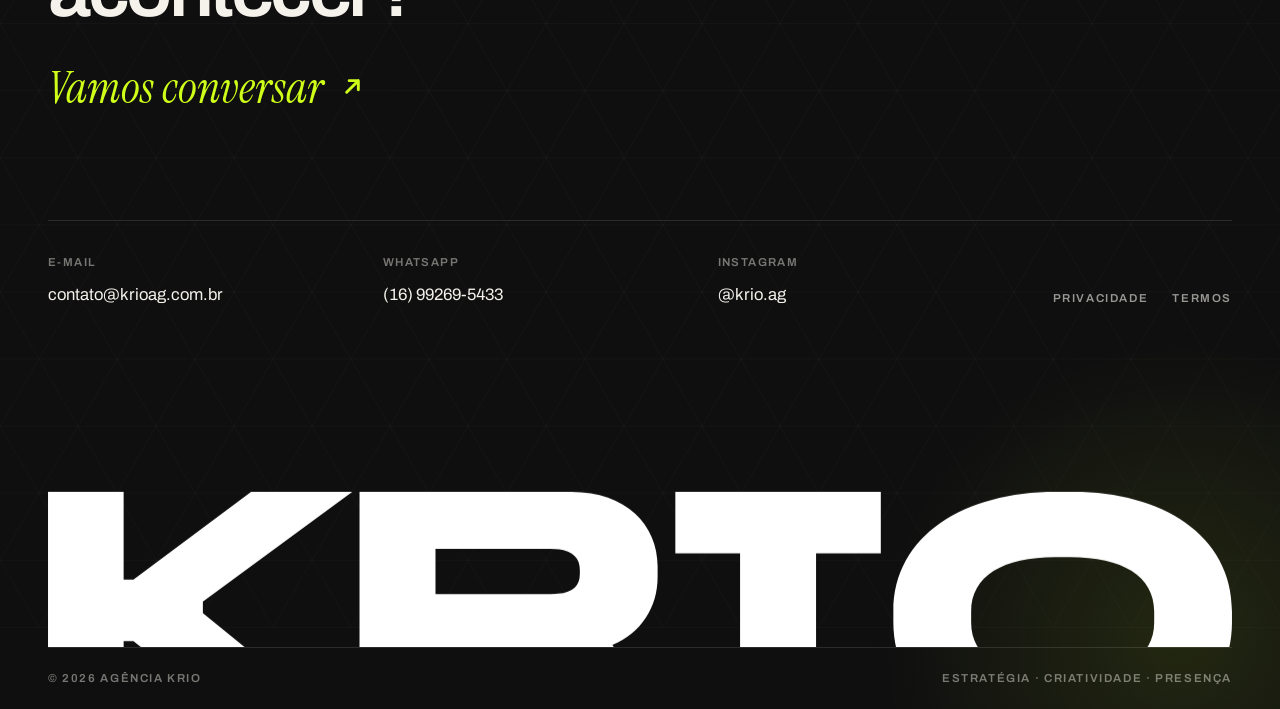
==== commit 855594dd: "Switch WhatsApp to the KRIO Business line The business number came through, so the five chat links, " ====
--- a/index.html
+++ b/index.html
@@ -29,7 +29,7 @@
         "url": "https://krioag.com.br/",
         "logo": "https://krioag.com.br/assets/krio-logo.svg",
         "email": "contato@krioag.com.br",
-        "telephone": "+5535998294592",
+        "telephone": "+5516992695433",
         "sameAs": ["https://www.instagram.com/krio.ag"],
         "knowsAbout": ["Estratégia de marca", "Identidade visual", "Gestão digital", "Campanhas", "Mídia offline", "Audiovisual"]
       }
@@ -62,7 +62,7 @@
         <a href="#contato">Contato</a>
       </nav>
 
-      <a class="header-cta" href="https://wa.me/5535998294592?text=Oi%2C%20vim%20pelo%20site%20da%20KRIO." target="_blank" rel="noreferrer">
+      <a class="header-cta" href="https://wa.me/5516992695433?text=Oi%2C%20vim%20pelo%20site%20da%20KRIO." target="_blank" rel="noreferrer">
         <span>Começar um projeto</span><span aria-hidden="true"><svg class="icon-arrow" viewBox="0 0 12 12" aria-hidden="true" focusable="false"><path d="M3.2 8.8 8.8 3.2M4.4 3.2h4.4v4.4"/></svg></span>
       </a>
 
@@ -80,7 +80,7 @@
       </nav>
       <div class="mobile-menu__footer">
         <a href="mailto:contato@krioag.com.br">contato@krioag.com.br</a>
-        <a href="https://wa.me/5535998294592?text=Oi%2C%20vim%20pelo%20site%20da%20KRIO." target="_blank" rel="noreferrer">(35) 99829-4592</a>
+        <a href="https://wa.me/5516992695433?text=Oi%2C%20vim%20pelo%20site%20da%20KRIO." target="_blank" rel="noreferrer">(16) 99269-5433</a>
         <a href="https://www.instagram.com/krio.ag" target="_blank" rel="noreferrer">@krio.ag</a>
       </div>
     </aside>
@@ -113,7 +113,7 @@
           <p class="kicker">Agência criativa brasileira</p>
           <h1 id="hero-title">Marcas com <em>pulso.</em></h1>
           <p>Estratégia, identidade e campanha — do primeiro traço à rua.</p>
-          <a class="button button--lime" href="https://wa.me/5535998294592?text=Oi%2C%20vim%20pelo%20site%20da%20KRIO." target="_blank" rel="noreferrer">
+          <a class="button button--lime" href="https://wa.me/5516992695433?text=Oi%2C%20vim%20pelo%20site%20da%20KRIO." target="_blank" rel="noreferrer">
             <span>Começar um projeto</span><span aria-hidden="true"><svg class="icon-arrow" viewBox="0 0 12 12" aria-hidden="true" focusable="false"><path d="M3.2 8.8 8.8 3.2M4.4 3.2h4.4v4.4"/></svg></span>
           </a>
         </div>
@@ -249,11 +249,11 @@
         <div class="section-shell contact-inner">
           <p class="contact-label reveal">Agora é com a gente</p>
           <h2 id="contact-title" class="reveal">Tem uma marca aí pedindo para acontecer?</h2>
-          <a class="contact-link reveal" href="https://wa.me/5535998294592?text=Oi%2C%20vim%20pelo%20site%20da%20KRIO." target="_blank" rel="noreferrer">Vamos conversar <span aria-hidden="true"><svg class="icon-arrow" viewBox="0 0 12 12" aria-hidden="true" focusable="false"><path d="M3.2 8.8 8.8 3.2M4.4 3.2h4.4v4.4"/></svg></span></a>
+          <a class="contact-link reveal" href="https://wa.me/5516992695433?text=Oi%2C%20vim%20pelo%20site%20da%20KRIO." target="_blank" rel="noreferrer">Vamos conversar <span aria-hidden="true"><svg class="icon-arrow" viewBox="0 0 12 12" aria-hidden="true" focusable="false"><path d="M3.2 8.8 8.8 3.2M4.4 3.2h4.4v4.4"/></svg></span></a>
 
           <div class="contact-grid reveal">
             <a href="mailto:contato@krioag.com.br"><small>E-mail</small><span>contato@krioag.com.br</span></a>
-            <a href="https://wa.me/5535998294592?text=Oi%2C%20vim%20pelo%20site%20da%20KRIO." target="_blank" rel="noreferrer"><small>WhatsApp</small><span>(35) 99829-4592</span></a>
+            <a href="https://wa.me/5516992695433?text=Oi%2C%20vim%20pelo%20site%20da%20KRIO." target="_blank" rel="noreferrer"><small>WhatsApp</small><span>(16) 99269-5433</span></a>
             <a href="https://www.instagram.com/krio.ag" target="_blank" rel="noreferrer"><small>Instagram</small><span>@krio.ag</span></a>
             <div class="contact-legal">
               <a href="privacidade.html">Privacidade</a>
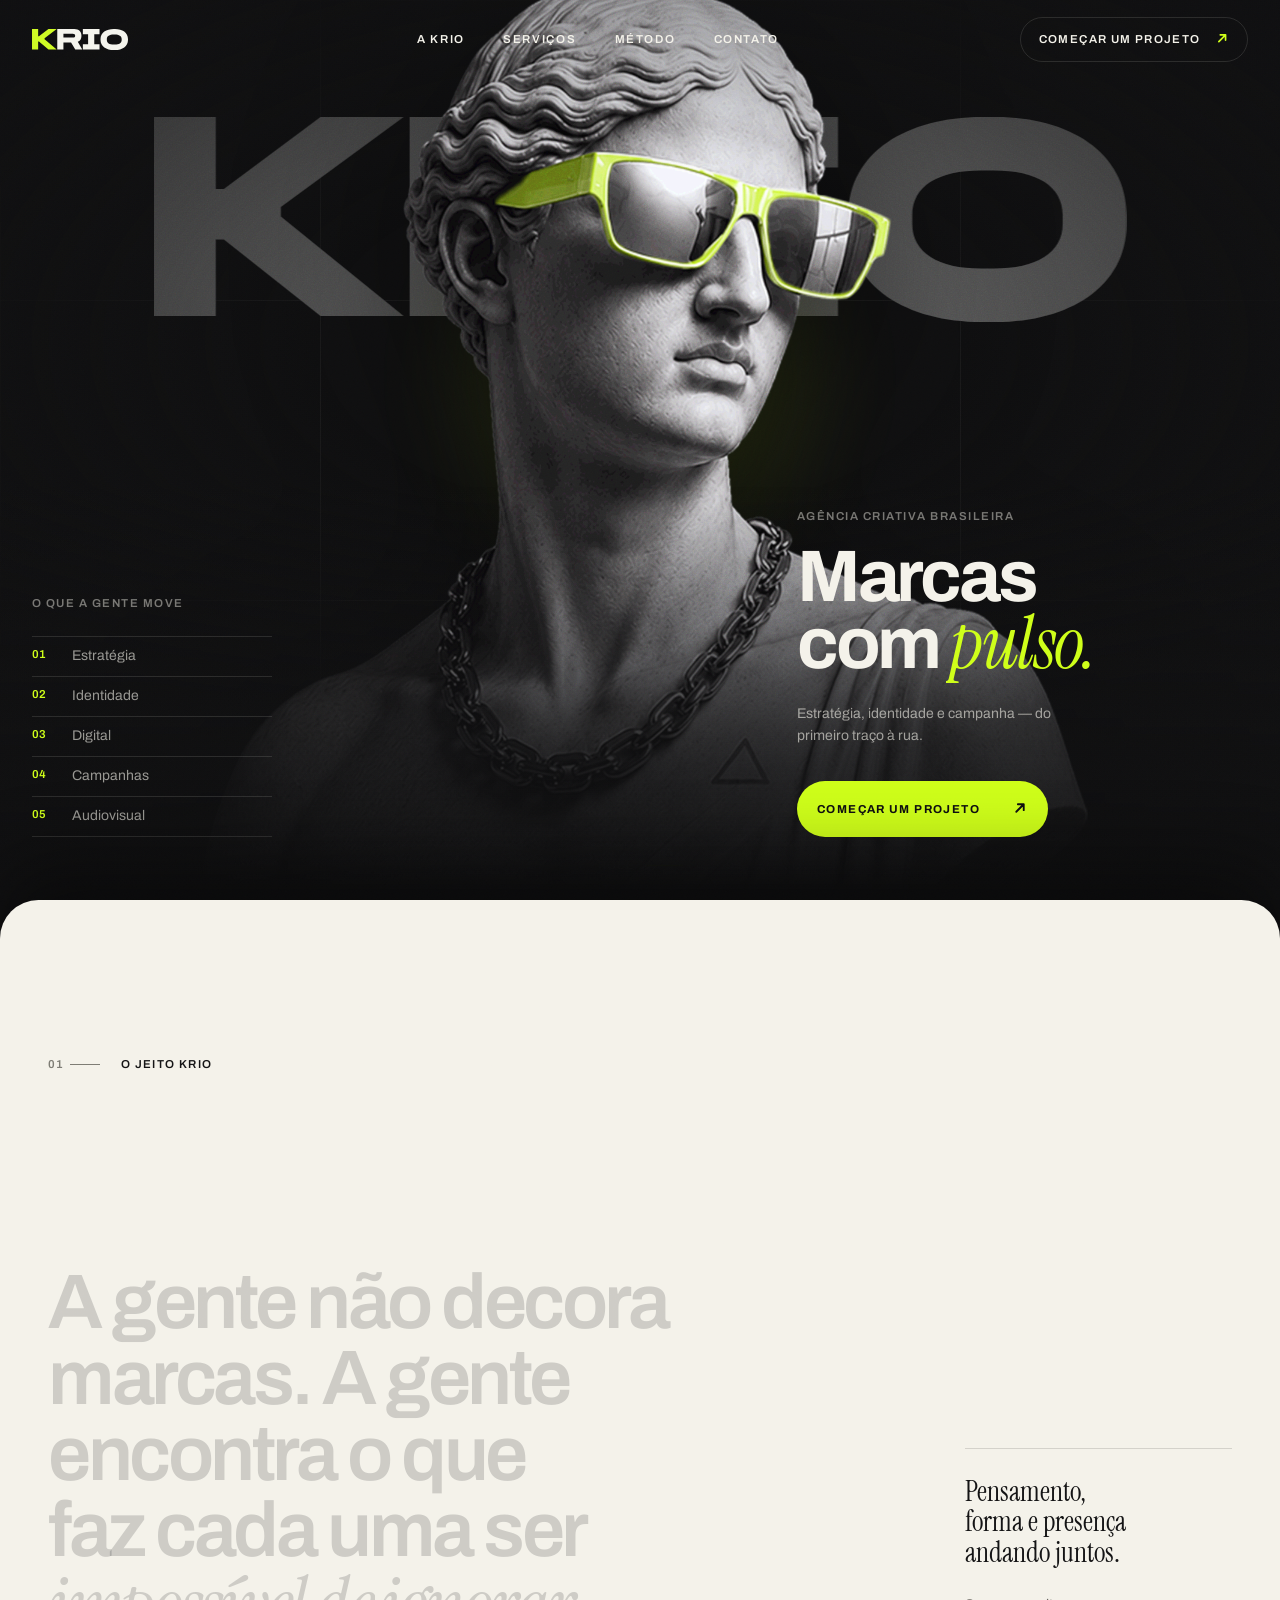
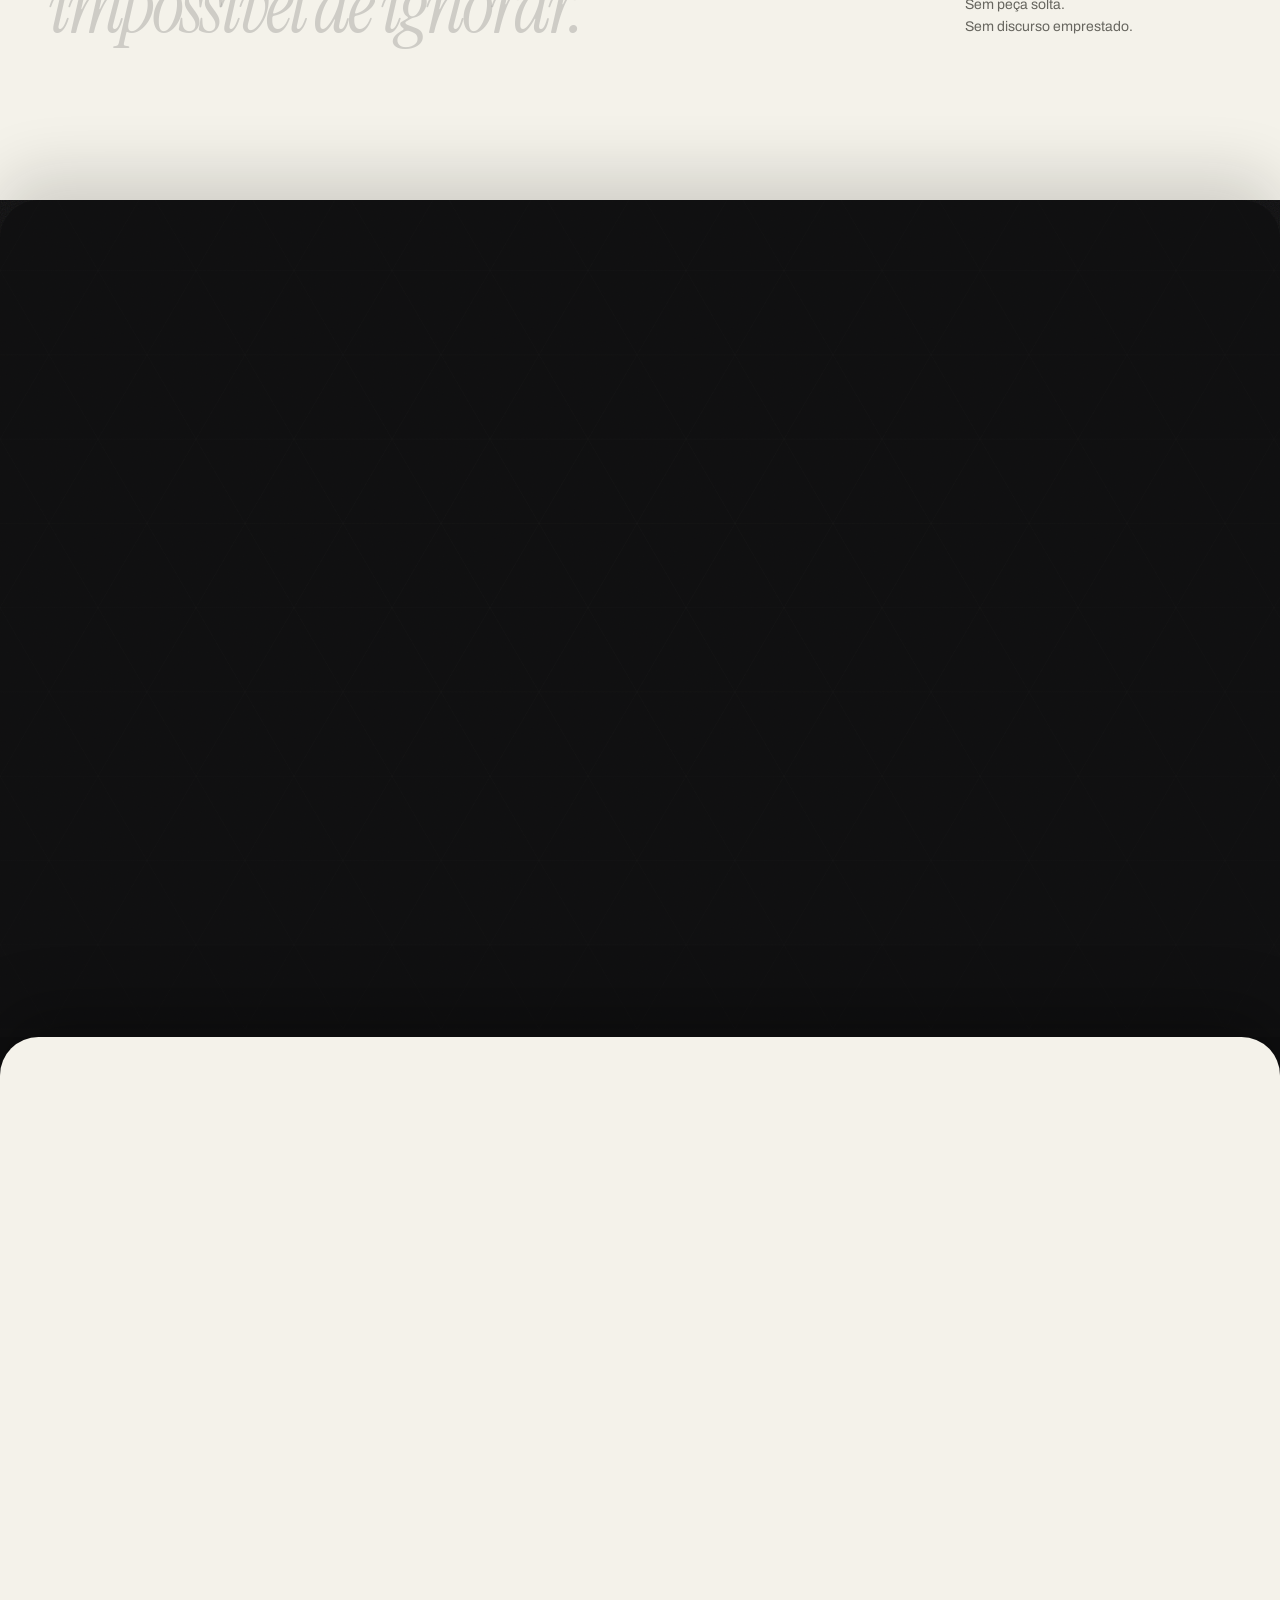
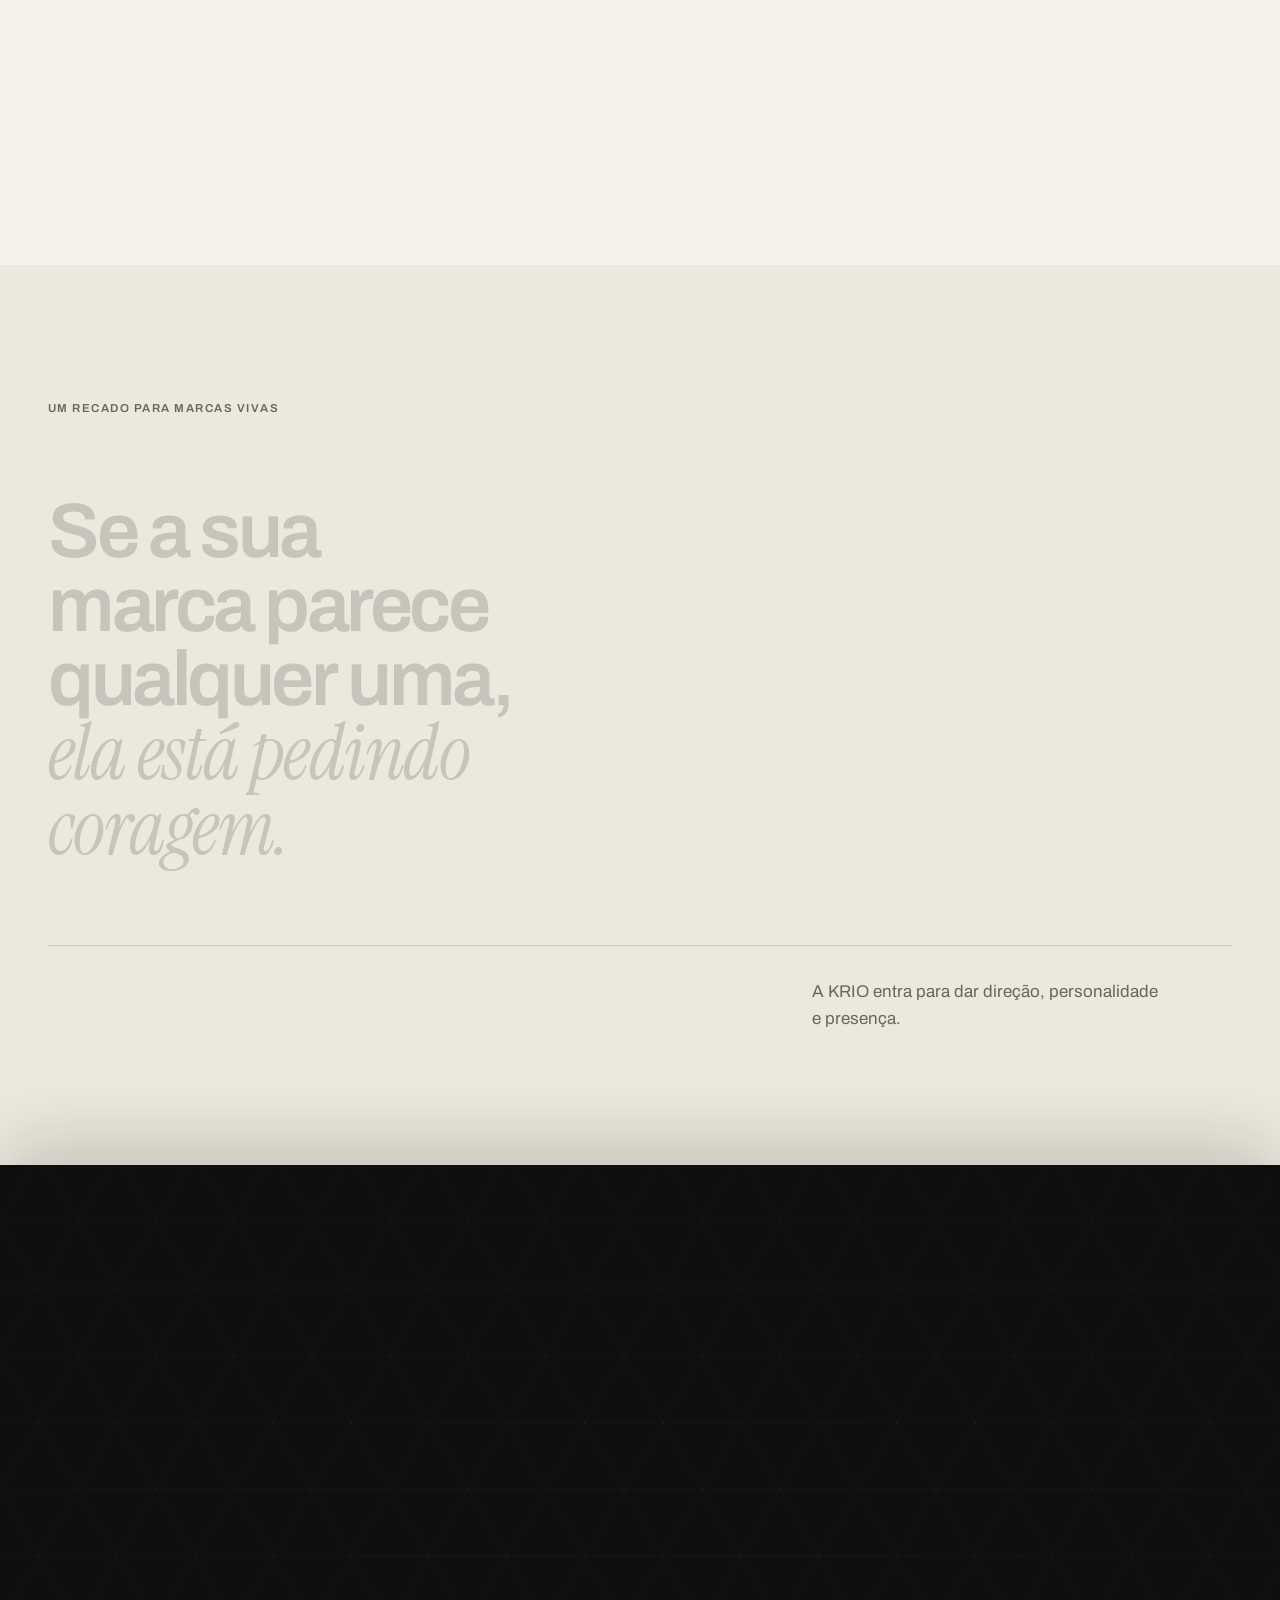
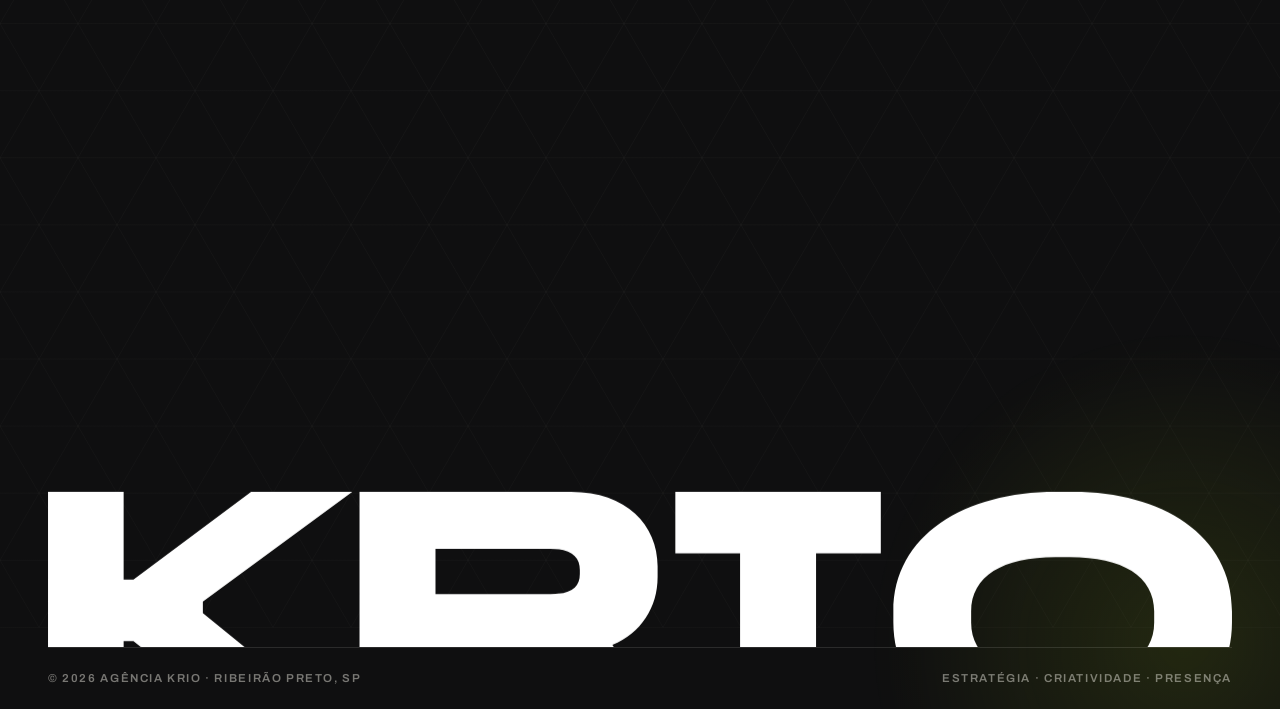
==== commit 0a0a2d84: "Stack the service cards on small screens, and name the city in the footer The carousel put a horizon" ====
--- a/index.html
+++ b/index.html
@@ -265,7 +265,7 @@
             <img src="assets/krio-logo-negativo.svg" width="785" height="166" alt="" loading="lazy" />
           </div>
           <footer class="site-footer">
-            <span>© <span data-year></span> Agência KRIO</span>
+            <span>© <span data-year></span> Agência KRIO · Ribeirão Preto, SP</span>
             <span>Estratégia · criatividade · presença</span>
           </footer>
         </div>
--- a/styles.css
+++ b/styles.css
@@ -1877,44 +1877,51 @@
    Responsivo — abaixo de 1100px vira baralho que desliza na horizontal,
    em vez de quebrar em fileiras órfãs (5 cartas nunca fecham uma grade)
    ========================================================================== */
+/* ==========================================================================
+   Telas menores — as cartas empilham em vez de rolar na horizontal.
+
+   O carrossel anterior juntava dois problemas: gesto horizontal dentro de
+   página que rola na vertical (o swipe diagonal era roubado por um dos dois)
+   e altura travada por aspect-ratio com overflow hidden, que corta o texto
+   assim que ele cresce um pouco. Empilhado, a carta cresce com o conteúdo e
+   não existe corte possível.
+   ========================================================================== */
 @media (max-width: 1100px) {
   .holo-deck {
-    display: flex;
-    gap: 0.9rem;
-    overflow-x: auto;
-    overscroll-behavior-x: contain;
-    scroll-snap-type: x mandatory;
-    /* Sem sangramento: a versão anterior puxava as margens por uma variável
-       --shell-gutter que não existe, caía no fallback de 1.5rem e estourava
-       8px além do gutter real, cortando a primeira carta fora da tela. */
-    padding-bottom: 0.75rem;
-    scrollbar-width: thin;
-    scrollbar-color: rgba(207, 251, 36, 0.25) transparent;
-  }
-
-  .holo-card {
-    flex: 0 0 min(66vw, 15.5rem);
-    scroll-snap-align: start;
-  }
-
+    grid-template-columns: repeat(2, minmax(0, 1fr));
+    gap: 1rem;
+  }
+
+  /* em duas colunas a carta fica larga, e manter a proporção de carta
+     colecionável gerava blocos de quase 600px de altura */
   .holo-card__face {
-    aspect-ratio: 0.82;
-  }
-
-  .holo-deck::-webkit-scrollbar {
-    height: 3px;
-  }
-
-  .holo-deck::-webkit-scrollbar-thumb {
-    background: rgba(207, 251, 36, 0.3);
-    border-radius: 99px;
-  }
-}
-
-/* ==========================================================================
-   Sem ponteiro fino ou com movimento reduzido: o verniz fica estático e
-   discreto, e a carta não inclina. Continua legível e com cara de carta.
-   ========================================================================== */
+    aspect-ratio: auto;
+    min-height: 15rem;
+  }
+}
+
+@media (max-width: 760px) {
+  .holo-deck {
+    grid-template-columns: 1fr;
+    gap: 0.85rem;
+    margin-top: 2.75rem;
+  }
+
+  /* altura pelo conteúdo, com um piso para a carta não virar uma tira */
+  .holo-card__face {
+    aspect-ratio: auto;
+    min-height: 12.5rem;
+  }
+
+  .holo-card__body {
+    padding: 1.25rem;
+  }
+
+  .holo-card h3 {
+    margin-top: 2.5rem;
+  }
+}
+
 @media (hover: none), (prefers-reduced-motion: reduce) {
   .holo-card__face {
     transform: none !important;
